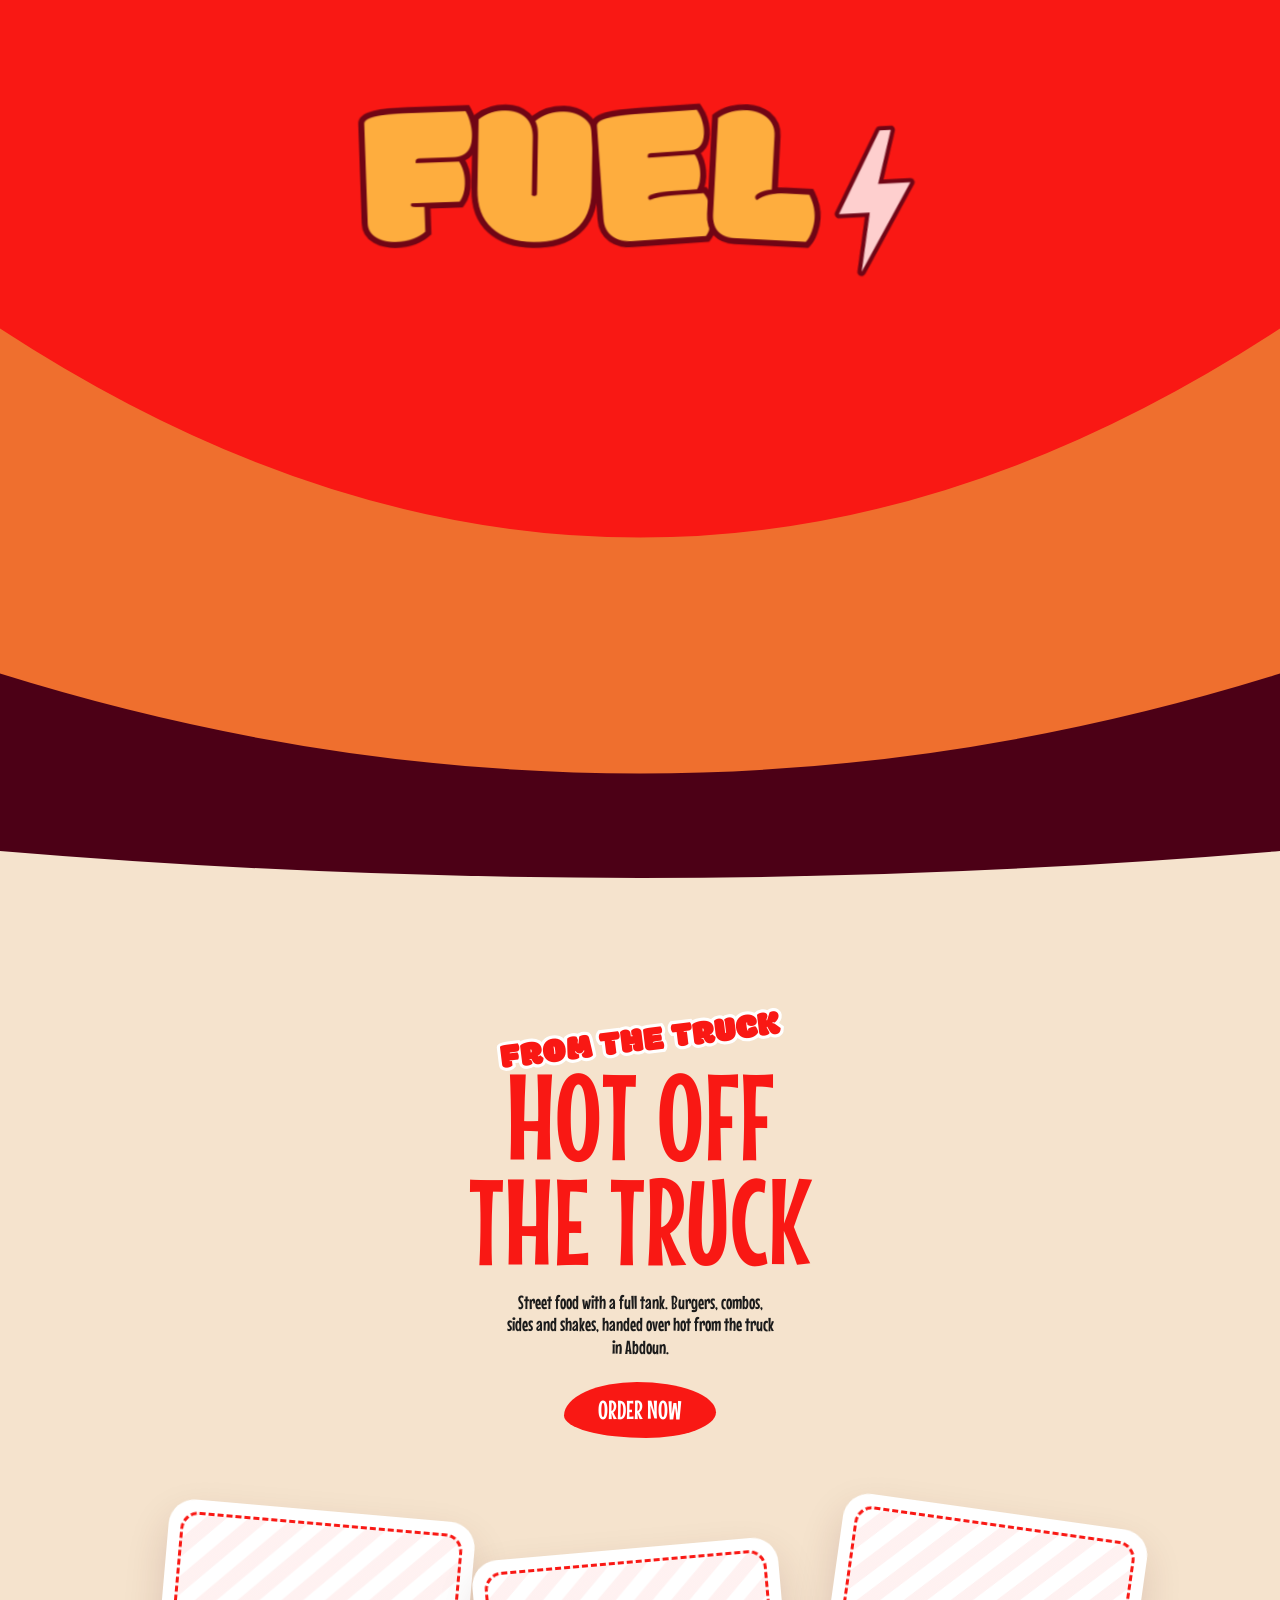
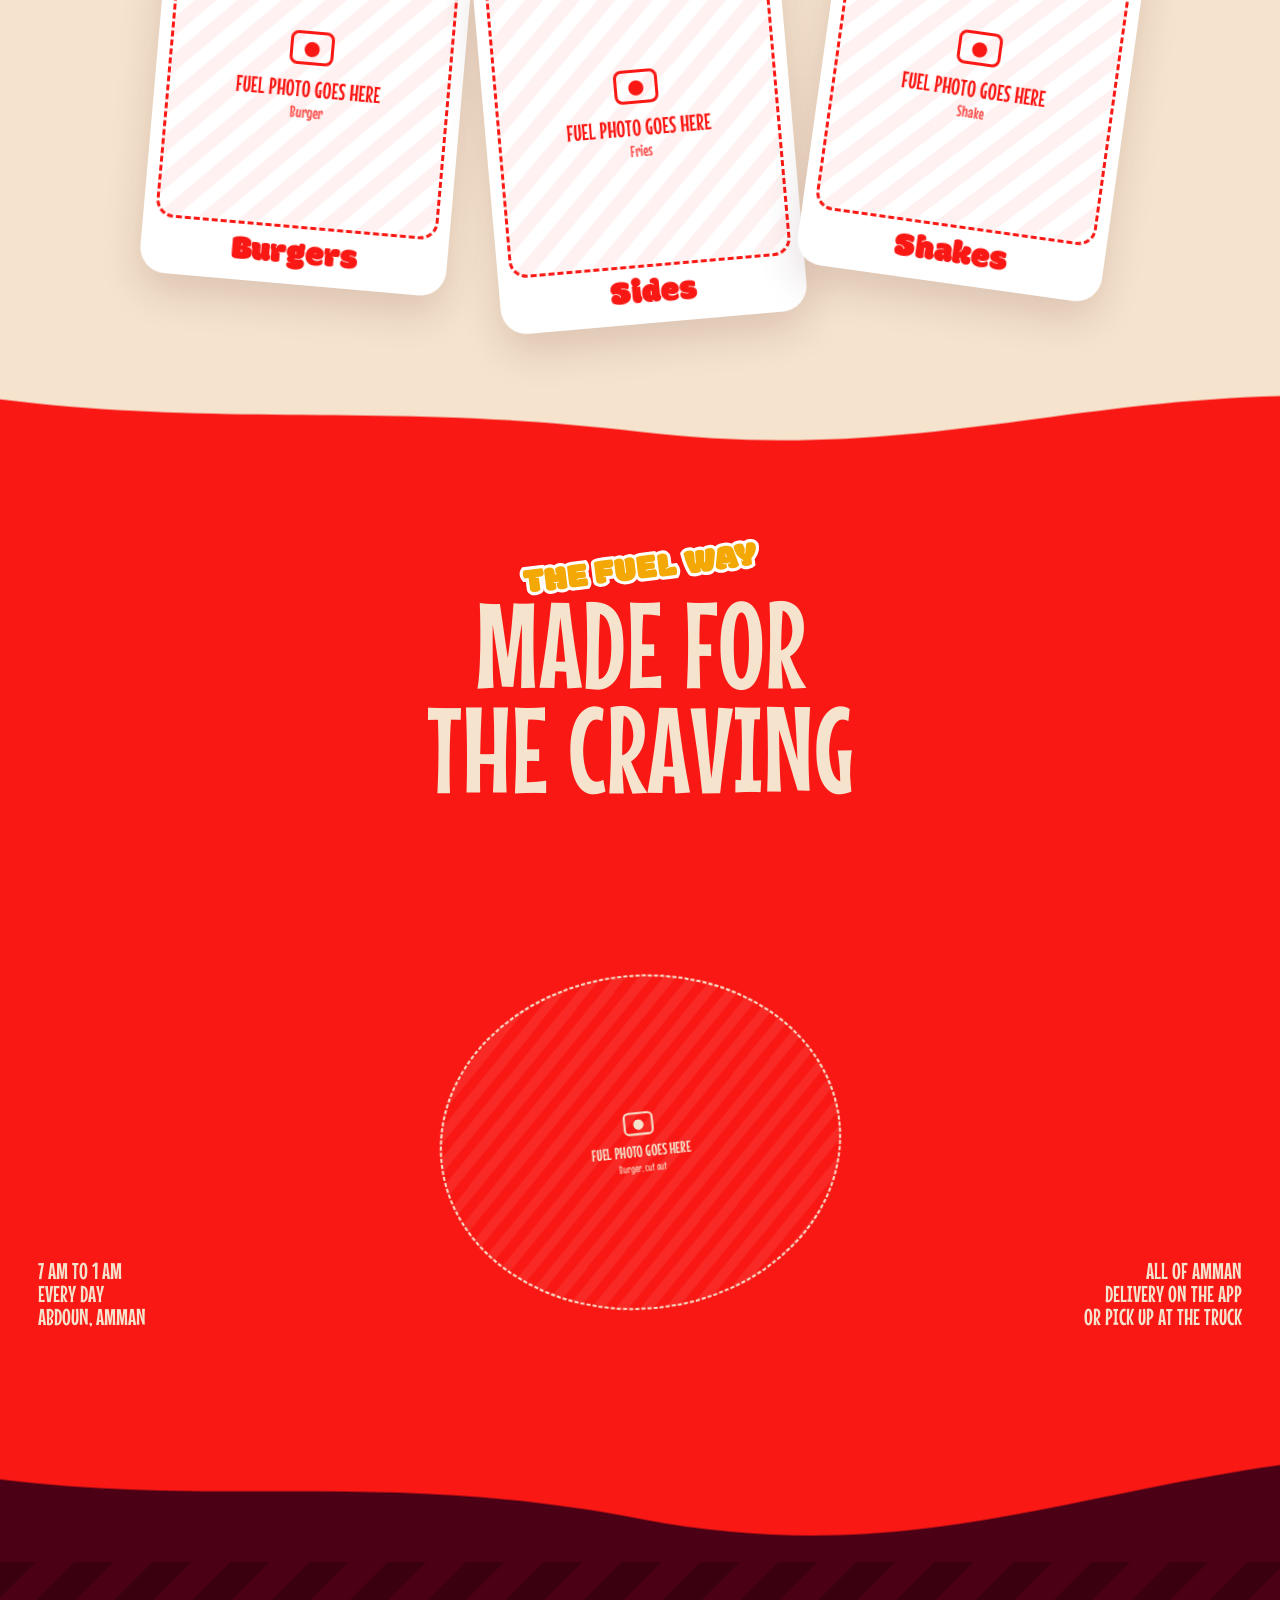
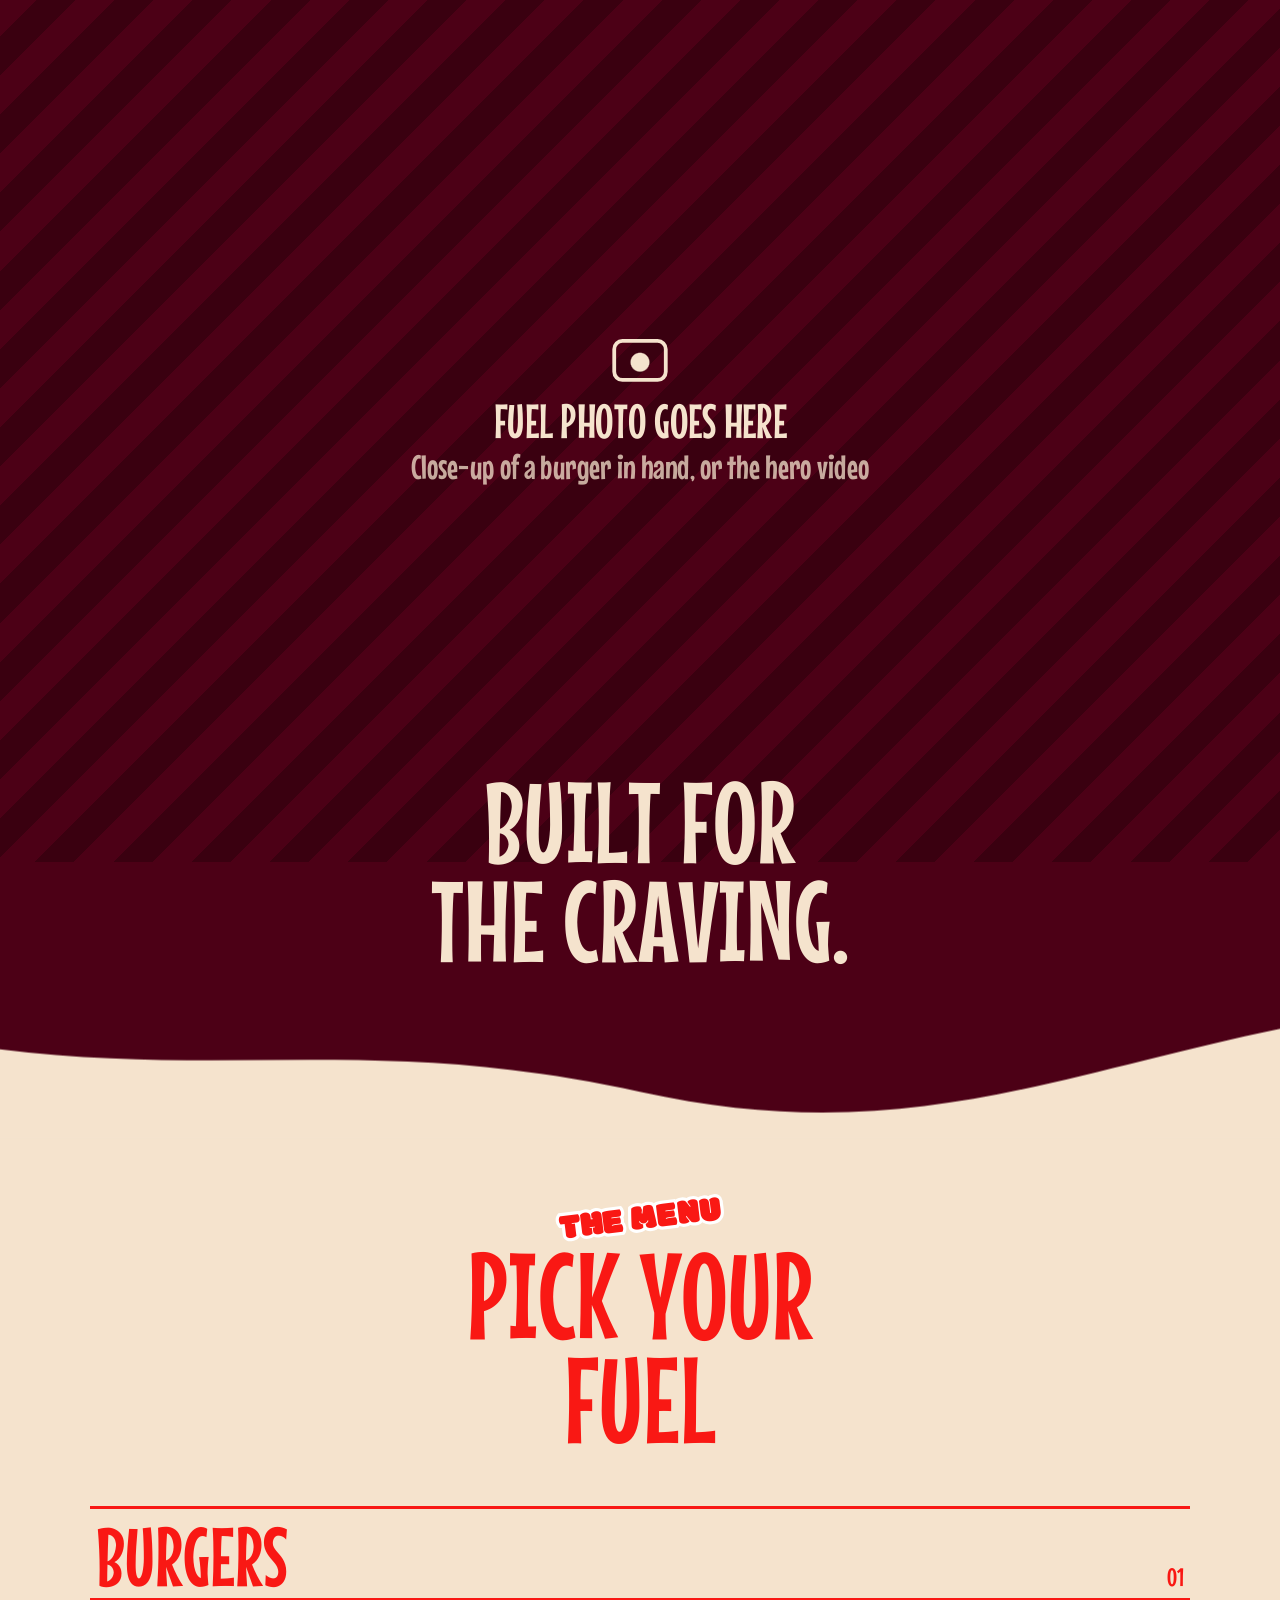
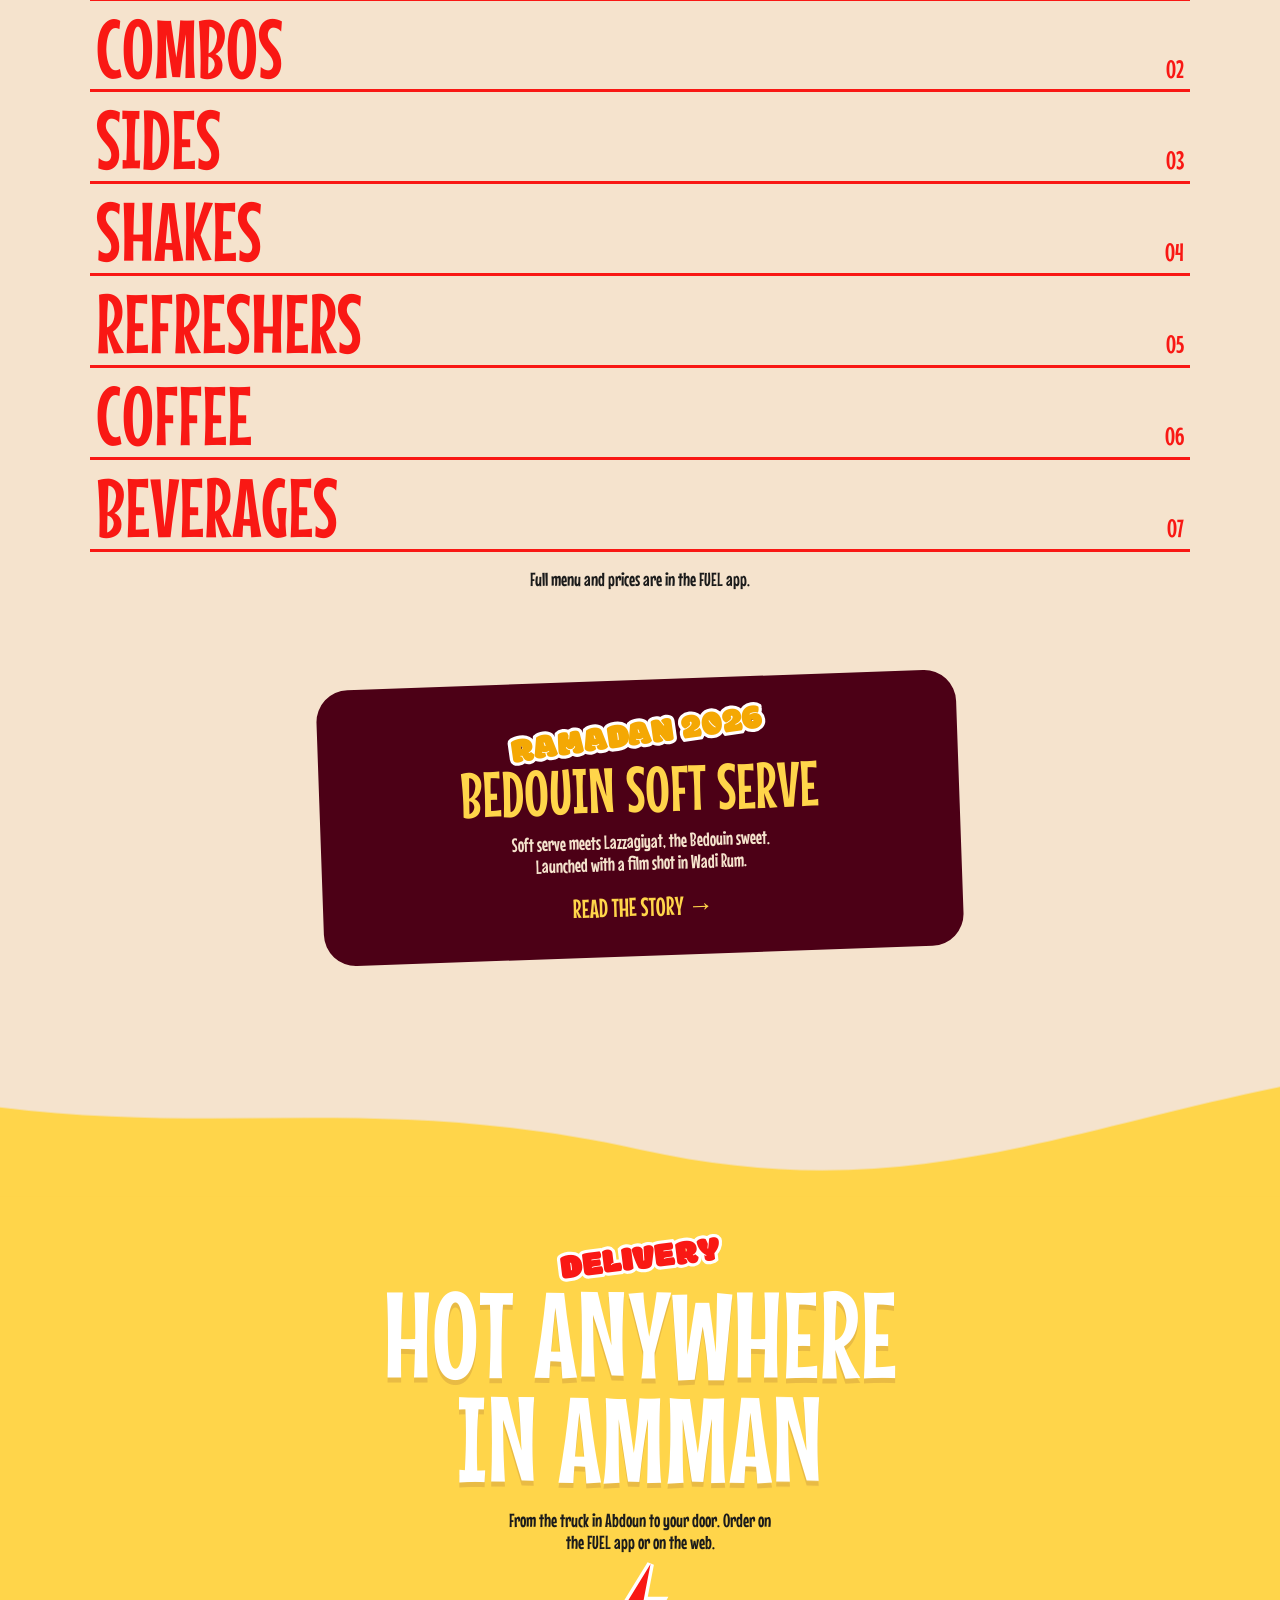
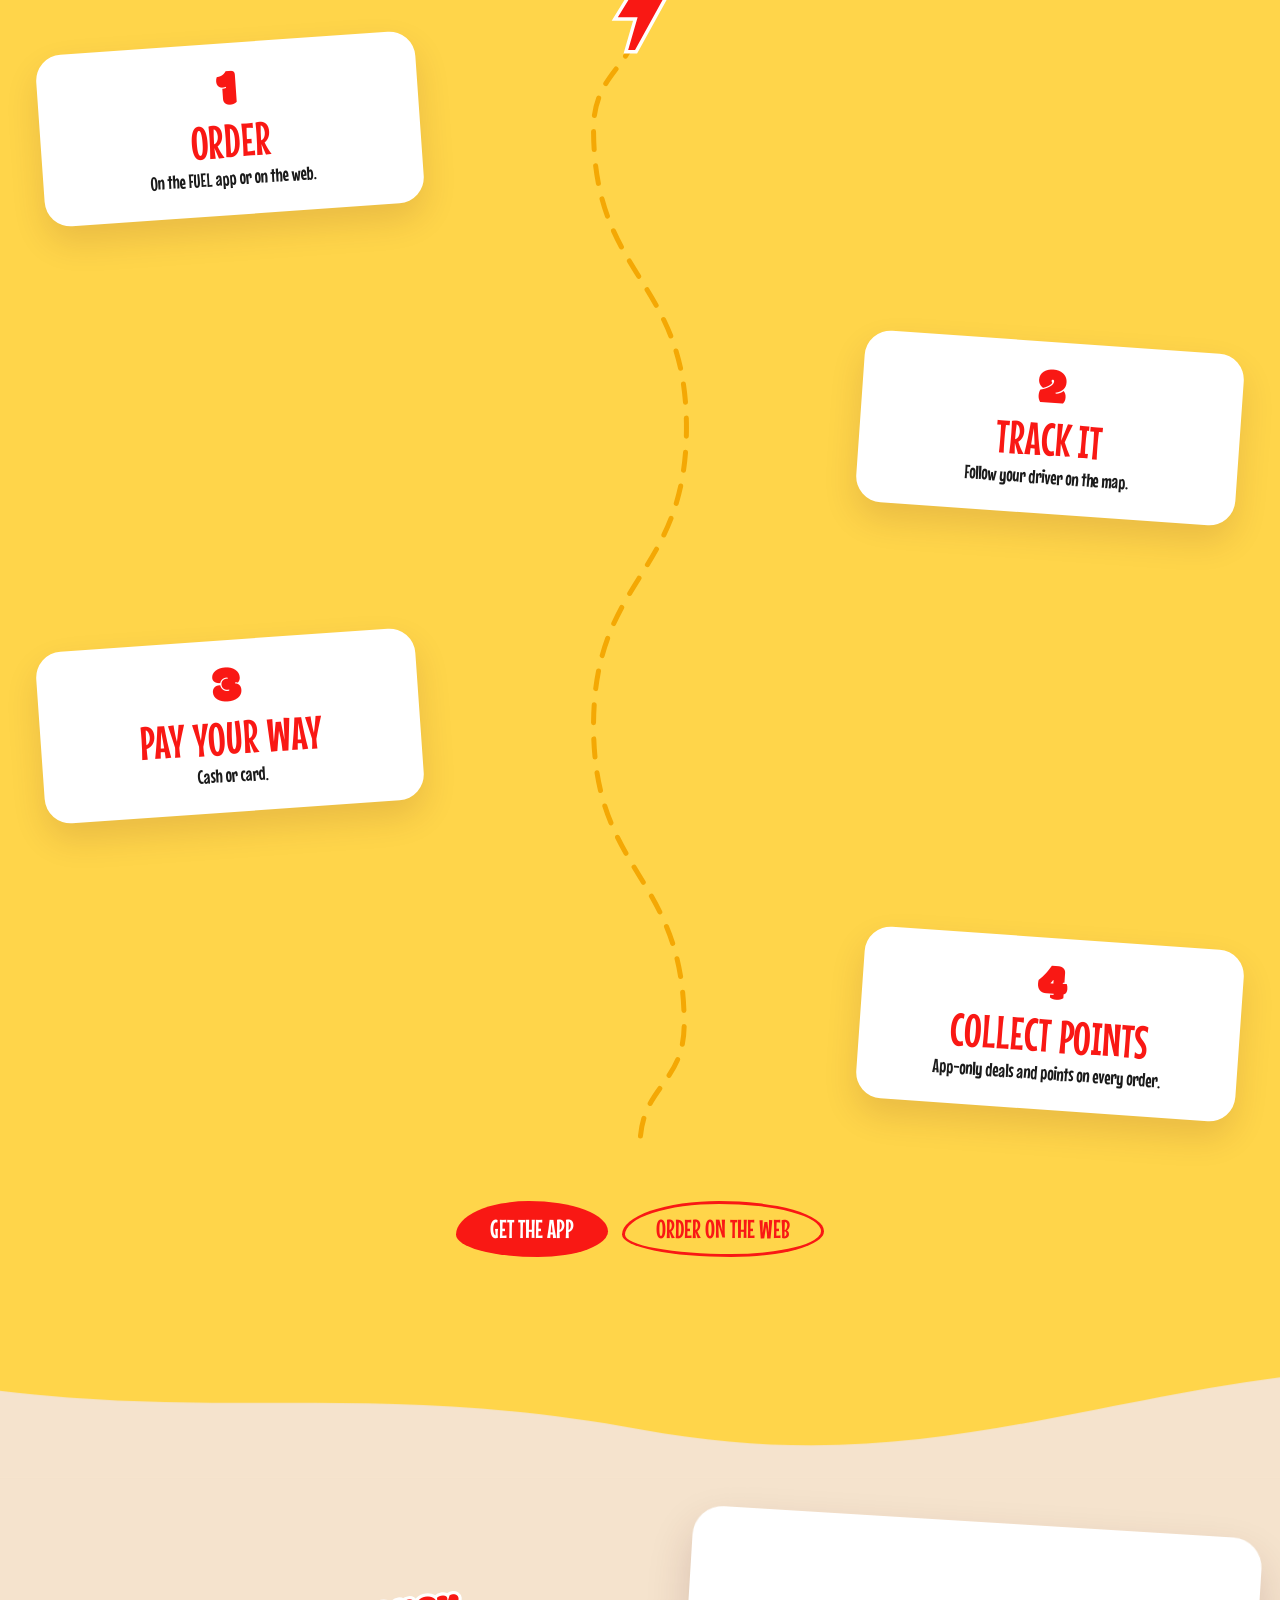
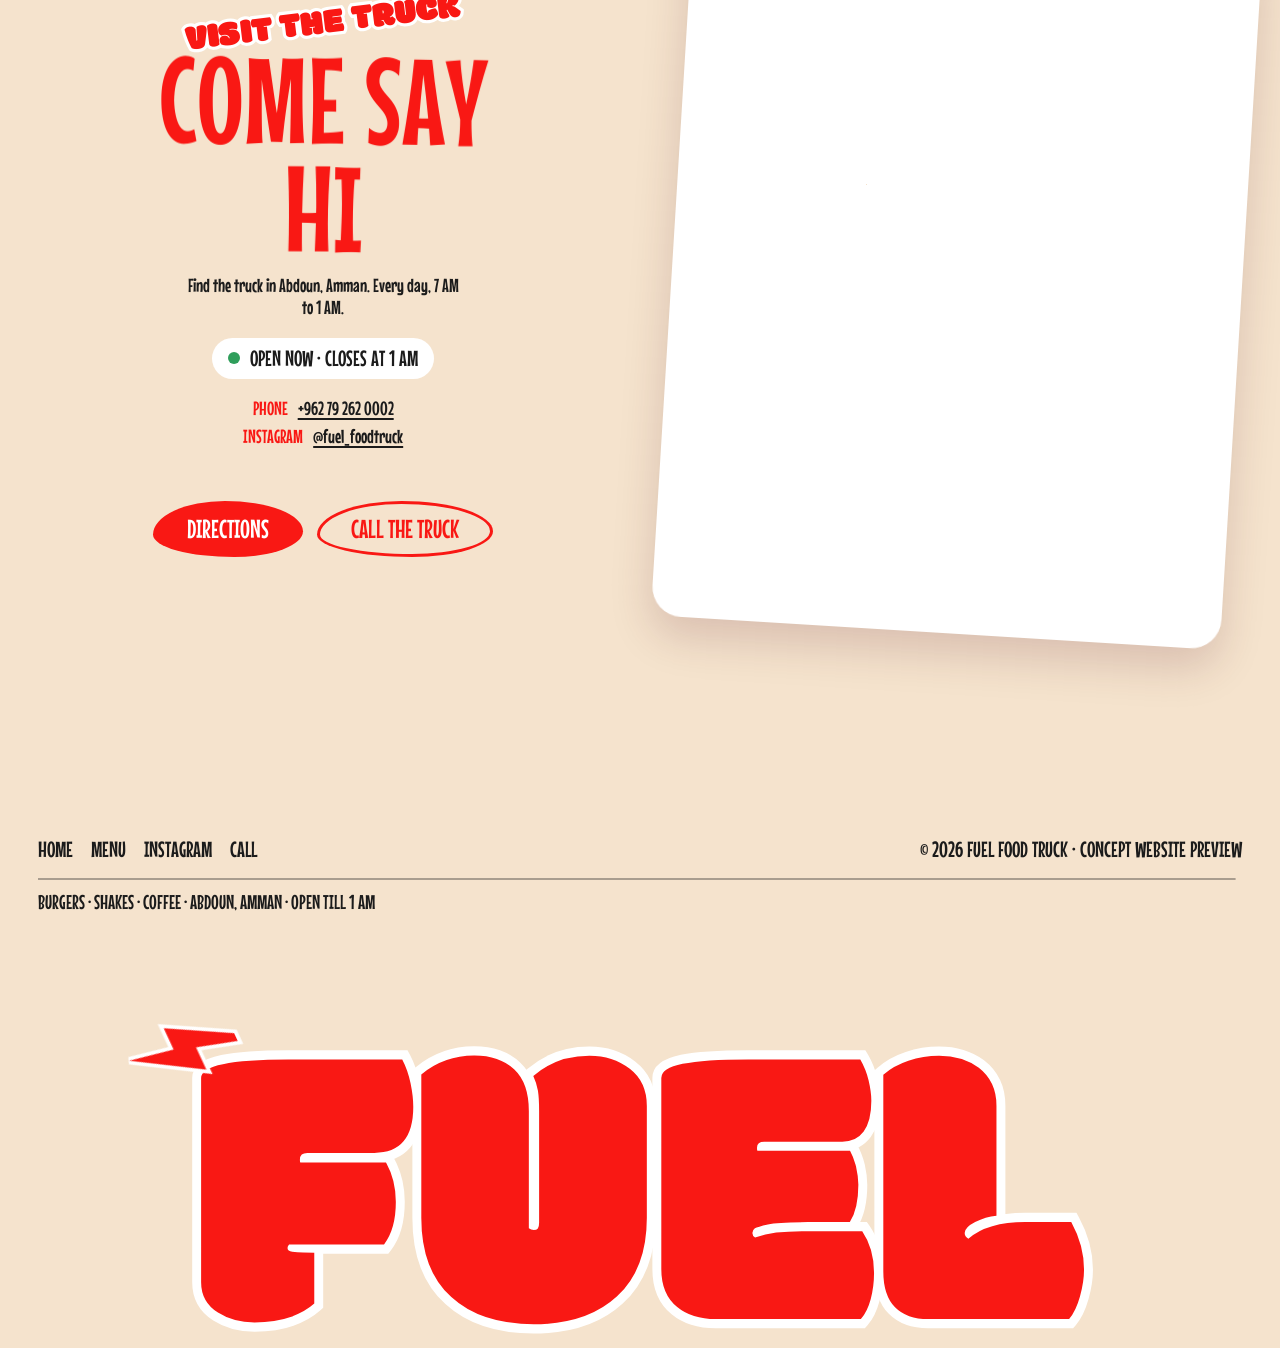
==== index.html @ cd5f07a4 "Build FUEL Food Truck concept site in the style of cravburgers.shop One-page site with a stacking lo" ====
<!doctype html>
<html lang="en" dir="ltr">
<head>
  <meta charset="utf-8">
  <meta name="viewport" content="width=device-width, initial-scale=1, viewport-fit=cover">
  <title>FUEL Food Truck | Burgers in Abdoun, Amman</title>
  <meta name="description" content="FUEL is a burger food truck in Abdoun, Amman. Burgers, combos, sides, shakes and coffee, open every day 7 AM to 1 AM. Order on the FUEL app for delivery across Amman.">
  <meta name="theme-color" content="#f91814">
  <meta property="og:type" content="website">
  <meta property="og:title" content="FUEL Food Truck · Amman">
  <meta property="og:description" content="Burgers from the truck in Abdoun. Built for the craving.">
  <link rel="icon" href="assets/img/favicon.svg" type="image/svg+xml">
  <link rel="preconnect" href="https://fonts.googleapis.com">
  <link rel="preconnect" href="https://fonts.gstatic.com" crossorigin>
  <link href="https://fonts.googleapis.com/css2?family=Cairo:wght@500;700&family=Lalezar&family=Modak&family=Mouse+Memoirs&display=swap" rel="stylesheet">
  <link rel="stylesheet" href="assets/css/site.css">
  <script>
    // Pick the language before anything paints, so there is no flash of the wrong one.
    (function () { var l = 'en'; try { l = localStorage.getItem('fuel-lang') || 'en'; } catch (e) {}
      if (l === 'ar') { document.documentElement.lang = 'ar'; document.documentElement.dir = 'rtl'; } })();
    document.documentElement.classList.add('js');
  </script>
  <!-- Facts for Google. Keep in sync with business.json. -->
  <script type="application/ld+json">
  {
    "@context": "https://schema.org",
    "@type": "FastFoodRestaurant",
    "name": "FUEL Food Truck",
    "telephone": "+962792620002",
    "servesCuisine": ["Burgers"],
    "address": { "@type": "PostalAddress", "addressLocality": "Abdoun, Amman", "addressCountry": "JO" },
    "openingHours": "Mo-Su 07:00-01:00",
    "hasMenu": "https://bitesnbags.com/place/fuel-foodtruck",
    "sameAs": ["https://www.instagram.com/fuel_foodtruck/", "https://play.google.com/store/apps/details?id=com.bitesnbags.fuel"]
  }
  </script>
</head>
<body>
  <a class="skip" href="#main" data-t="skip">Skip to content</a>

  <!-- LOADER: the letters F-U-E-L drop in and stack while the kitchen lines change, then three curved curtains lift.
       PLACEHOLDER: CRAV stacks a cartoon burger here. Swap the letters for a drawing of FUEL's own burger once we have their photos. -->
  <div class="loader" id="loader" aria-hidden="true">
    <svg class="curtain" viewBox="0 0 100 100" preserveAspectRatio="none"><path class="c3" d="M -1 -1 L 101 -1 L 101 101 Q 50 101 -1 101 Z"/></svg>
    <svg class="curtain" viewBox="0 0 100 100" preserveAspectRatio="none"><path class="c2" d="M -1 -1 L 101 -1 L 101 101 Q 50 101 -1 101 Z"/></svg>
    <svg class="curtain" viewBox="0 0 100 100" preserveAspectRatio="none"><path class="c1" d="M -1 -1 L 101 -1 L 101 101 Q 50 101 -1 101 Z"/></svg>
    <div class="loader-stage" id="loader-stage">
      <div class="loader-stack" id="loader-stack">
        <span class="ls">F</span><span class="ls">U</span><span class="ls">E</span><span class="ls">L</span>
        <svg class="ls ls-bolt" viewBox="0 0 60 100"><path d="M36 0 4 58h22L18 100l38-62H33L44 0z"/></svg>
      </div>
      <div class="sparks" id="sparks"></div>
    </div>
    <p class="loader-text" id="loader-text" data-t="load_1">Firing up the flat-top…</p>
    <div class="loader-bar"><i id="loader-bar"></i></div>
  </div>

  <header class="header" id="header">
    <a class="brand" href="#top" aria-label="FUEL home">
      <!-- PROVISIONAL wordmark: replace with FUEL's real logo file when the owner sends it -->
      FUEL<svg viewBox="0 0 60 100" aria-hidden="true"><path d="M36 0 4 58h22L18 100l38-62H33L44 0z"/></svg>
    </a>
    <div class="header-r">
      <button class="chip chip-line" id="lang" type="button" data-t="lang_switch">عربي</button>
      <a class="chip chip-red" href="https://bitesnbags.com/place/fuel-foodtruck" data-t="order_short">Order</a>
      <button class="chip chip-line" id="menu-open" type="button" aria-expanded="false" aria-controls="overlay"><span data-t="menu_btn">Menu</span> <i class="ham"></i></button>
    </div>
  </header>

  <div class="overlay" id="overlay" hidden>
    <button class="chip chip-cream overlay-close" id="menu-close" type="button" data-t="close_btn">Close</button>
    <nav class="overlay-nav" aria-label="Main">
      <a href="#top" data-t="nav_home">Home</a>
      <a href="#menu" data-t="nav_menu">Menu</a>
      <a href="#way" data-t="nav_way">The FUEL way</a>
      <a href="#delivery" data-t="nav_delivery">Delivery</a>
      <a href="#visit" data-t="nav_visit">Visit</a>
    </nav>
  </div>

  <main id="main">
    <!-- HERO: giant headline, two rotated stickers, the burger pops up in front, the wordmark sits under it -->
    <section class="hero" id="top">
      <div class="hero-head">
        <h1 class="hero-title"><span class="split" data-t="hero_title">THE BURGER TRUCK</span></h1>
        <p class="sticker st-mustard hero-st1" data-t="hero_st1">Abdoun
Amman</p>
        <p class="sticker st-mustard hero-st2" data-t="hero_st2">Open till
1 AM</p>
      </div>
      <div class="hero-burger" id="hero-burger">
        <!-- PLACEHOLDER image: FUEL's Double Classic, cut out on a transparent background -->
        <figure class="ph ph-round"><span data-t="ph">Fuel photo goes here</span><small>Double Classic</small></figure>
      </div>
      <p class="hero-word" id="hero-word" data-t="hero_word">FUEL</p>
      <div class="hero-copy">
        <p class="reveal" data-t="hero_l">Burgers, shakes and coffee from the truck in Abdoun. Open every day, 7 AM to 1 AM.</p>
        <p class="reveal" data-t="hero_r">Order on the FUEL app and we bring it hot, anywhere in Amman.</p>
      </div>
    </section>

    <!-- STATEMENT: sticker, two-line headline, three tilted cards that lean towards the mouse -->
    <section class="statement" id="menu-cards">
      <p class="sticker st-red pop" data-t="st_tag">From the truck</p>
      <h2 class="big red"><span class="split" data-t="st_title">HOT OFF
THE TRUCK</span></h2>
      <p class="lead reveal" data-t="st_copy">Street food with a full tank. Burgers, combos, sides and shakes, handed over hot from the truck in Abdoun.</p>
      <a class="blob" href="https://bitesnbags.com/place/fuel-foodtruck" data-t="order">Order now</a>
      <div class="cards" id="cards">
        <a class="card" href="https://bitesnbags.com/place/fuel-foodtruck"><figure class="ph"><span data-t="ph">Fuel photo goes here</span><small>Burger</small></figure><b data-t="c_burgers">Burgers</b></a><!-- PLACEHOLDER image -->
        <a class="card" href="https://bitesnbags.com/place/fuel-foodtruck"><figure class="ph"><span data-t="ph">Fuel photo goes here</span><small>Fries</small></figure><b data-t="c_sides">Sides</b></a><!-- PLACEHOLDER image -->
        <a class="card" href="https://bitesnbags.com/place/fuel-foodtruck"><figure class="ph"><span data-t="ph">Fuel photo goes here</span><small>Shake</small></figure><b data-t="c_shakes">Shakes</b></a><!-- PLACEHOLDER image -->
      </div>
    </section>

    <!-- EXPERIENCE (red): wave edge, headline, the burger grows as you scroll, facts at both sides -->
    <section class="experience red-bg" id="way">
      <svg class="wave wave-top" viewBox="0 0 100 20" preserveAspectRatio="none" aria-hidden="true"><path/></svg>
      <p class="sticker st-mustard pop" data-t="exp_tag">The FUEL way</p>
      <h2 class="big cream"><span class="split" data-t="exp_title">MADE FOR
THE CRAVING</span></h2>
      <div class="exp-stage">
        <div class="exp-burger" id="exp-burger">
          <!-- PLACEHOLDER image: a second FUEL burger, cut out -->
          <figure class="ph ph-round ph-dark"><span data-t="ph">Fuel photo goes here</span><small>Burger, cut out</small></figure>
        </div>
        <ul class="exp-facts exp-l"><li data-t="exp_l1">7 AM to 1 AM</li><li data-t="exp_l2">Every day</li><li data-t="exp_l3">Abdoun, Amman</li></ul>
        <ul class="exp-facts exp-r"><li data-t="exp_r1">All of Amman</li><li data-t="exp_r2">Delivery on the app</li><li data-t="exp_r3">Or pick up at the truck</li></ul>
      </div>
    </section>

    <!-- FULL-BLEED: wavy top and bottom, the picture zooms as you scroll. This is where the hero video goes. -->
    <section class="full" id="full">
      <svg class="wave wave-top" viewBox="0 0 100 20" preserveAspectRatio="none" aria-hidden="true"><path/></svg>
      <div class="full-media" id="full-media">
        <!-- PLACEHOLDER video: FUEL burger close-up (Higgsfield, after approval) or the owner's own footage -->
        <figure class="ph ph-fill"><span data-t="ph">Fuel photo goes here</span><small>Close-up of a burger in hand, or the hero video</small></figure>
      </div>
      <h2 class="full-title"><span class="split" data-t="full_title">BUILT FOR
THE CRAVING.</span></h2>
    </section>

    <!-- MENU (cream): wave edge, sticker, headline, FUEL's real menu sections -->
    <section class="menu" id="menu">
      <svg class="wave wave-top" viewBox="0 0 100 20" preserveAspectRatio="none" aria-hidden="true"><path/></svg>
      <p class="sticker st-red pop" data-t="menu_tag">The menu</p>
      <h2 class="big red"><span class="split" data-t="menu_title">PICK YOUR
FUEL</span></h2>
      <ul class="menu-list" id="menu-list">
        <li><a href="https://bitesnbags.com/place/fuel-foodtruck"><span data-t="m_burgers">Burgers</span><i>01</i></a></li>
        <li><a href="https://bitesnbags.com/place/fuel-foodtruck"><span data-t="m_combos">Combos</span><i>02</i></a></li>
        <li><a href="https://bitesnbags.com/place/fuel-foodtruck"><span data-t="m_sides">Sides</span><i>03</i></a></li>
        <li><a href="https://bitesnbags.com/place/fuel-foodtruck"><span data-t="m_shakes">Shakes</span><i>04</i></a></li>
        <li><a href="https://bitesnbags.com/place/fuel-foodtruck"><span data-t="m_refreshers">Refreshers</span><i>05</i></a></li>
        <li><a href="https://bitesnbags.com/place/fuel-foodtruck"><span data-t="m_coffee">Coffee</span><i>06</i></a></li>
        <li><a href="https://bitesnbags.com/place/fuel-foodtruck"><span data-t="m_bev">Beverages</span><i>07</i></a></li>
      </ul>
      <p class="menu-note" data-t="menu_note">Full menu and prices are in the FUEL app.</p>
      <a class="bed" href="https://7hillsjo.com/eat-drink/fuel-your-go-burger-food-truck-serves-bold-new-bedouin-inspired-concept">
        <p class="sticker st-mustard" data-t="bed_tag">Ramadan 2026</p>
        <h3 data-t="bed_title">Bedouin Soft Serve</h3>
        <p data-t="bed_copy">Soft serve meets Lazzagiyat, the Bedouin sweet. Launched with a film shot in Wadi Rum.</p>
        <span class="bed-cta"><span data-t="bed_cta">Read the story</span> →</span>
      </a>
    </section>

    <!-- DELIVERY (yellow): a dashed route snakes down the section and the FUEL bolt rides it as you scroll -->
    <section class="delivery" id="delivery">
      <svg class="wave wave-top" viewBox="0 0 100 20" preserveAspectRatio="none" aria-hidden="true"><path/></svg>
      <div class="del-head">
        <p class="sticker st-red pop" data-t="del_tag">Delivery</p>
        <h2 class="big white"><span class="split" data-t="del_title">HOT ANYWHERE
IN AMMAN</span></h2>
        <p class="lead reveal" data-t="del_copy">From the truck in Abdoun to your door. Order on the FUEL app or on the web.</p>
      </div>
      <div class="route" id="route">
        <svg class="route-svg" id="route-svg" aria-hidden="true"><path id="route-path"/></svg>
        <svg class="rider" id="rider" viewBox="0 0 60 100" aria-hidden="true"><path d="M36 0 4 58h22L18 100l38-62H33L44 0z"/></svg>
        <ol class="stops">
          <li class="stop"><p class="sticker st-red">1</p><h3 data-t="s1_t">Order</h3><p data-t="s1_d">On the FUEL app or on the web.</p></li>
          <li class="stop"><p class="sticker st-red">2</p><h3 data-t="s2_t">Track it</h3><p data-t="s2_d">Follow your driver on the map.</p></li>
          <li class="stop"><p class="sticker st-red">3</p><h3 data-t="s3_t">Pay your way</h3><p data-t="s3_d">Cash or card.</p></li>
          <li class="stop"><p class="sticker st-red">4</p><h3 data-t="s4_t">Collect points</h3><p data-t="s4_d">App-only deals and points on every order.</p></li>
        </ol>
      </div>
      <div class="ctas">
        <a class="blob" href="https://play.google.com/store/apps/details?id=com.bitesnbags.fuel" data-t="get_app">Get the app</a>
        <a class="blob blob-line" href="https://bitesnbags.com/place/fuel-foodtruck" data-t="order_web">Order on the web</a>
      </div>
    </section>

    <!-- VISIT (cream): sticker, headline, open-now badge, the map card tilted like a photo -->
    <section class="visit" id="visit">
      <svg class="wave wave-top" viewBox="0 0 100 20" preserveAspectRatio="none" aria-hidden="true"><path/></svg>
      <div class="visit-copy">
        <p class="sticker st-red pop" data-t="visit_tag">Visit the truck</p>
        <h2 class="big red"><span class="split" data-t="visit_title">COME SAY
HI</span></h2>
        <p class="lead reveal" data-t="visit_copy">Find the truck in Abdoun, Amman. Every day, 7 AM to 1 AM.</p>
        <p class="open" id="open"><i></i><span>&nbsp;</span></p>
        <dl class="visit-list">
          <div><dt data-t="v_phone">Phone</dt><dd><a href="tel:+962792620002" dir="ltr">+962 79 262 0002</a></dd></div>
          <div><dt data-t="v_ig">Instagram</dt><dd><a href="https://www.instagram.com/fuel_foodtruck/" dir="ltr">@fuel_foodtruck</a></dd></div>
        </dl>
        <div class="ctas">
          <a class="blob" href="https://www.google.com/maps/search/?api=1&amp;query=Fuel+Food+Truck+Abdoun+Amman" data-t="directions">Directions</a>
          <a class="blob blob-line" href="tel:+962792620002" data-t="call">Call the truck</a>
        </div>
      </div>
      <div class="visit-map">
        <iframe title="Map to FUEL Food Truck in Abdoun" loading="lazy" referrerpolicy="no-referrer-when-downgrade"
          src="https://www.google.com/maps?q=Fuel+Food+Truck+Abdoun+Amman&amp;output=embed"></iframe>
      </div>
    </section>
  </main>

  <!-- FOOTER: links, a rule that draws itself, the giant wordmark with bolts tossed up and falling behind it -->
  <footer class="footer" id="footer">
    <div class="foot-top">
      <nav class="foot-nav" aria-label="Footer">
        <a href="#top" data-t="nav_home">Home</a>
        <a href="#menu" data-t="nav_menu">Menu</a>
        <a href="https://www.instagram.com/fuel_foodtruck/">Instagram</a>
        <a href="tel:+962792620002" data-t="call_short">Call</a>
      </nav>
      <p class="foot-copy">© <span id="year">2026</span> FUEL Food Truck · <span data-t="foot_small">Concept website preview</span></p>
    </div>
    <div class="foot-rule"><i id="foot-rule"></i></div>
    <p class="foot-line" data-t="foot_line">Burgers · Shakes · Coffee · Abdoun, Amman · Open till 1 AM</p>
    <div class="foot-stage" id="foot-stage">
      <!-- PLACEHOLDER: CRAV juggles ingredient cut-outs here. These are FUEL bolts until we have their food photos. -->
      <p class="foot-word" data-t="hero_word">FUEL</p>
    </div>
  </footer>

  <!-- Phone bar -->
  <div class="mbar" id="mbar">
    <a href="tel:+962792620002" data-t="call_short">Call</a>
    <a href="https://www.google.com/maps/search/?api=1&amp;query=Fuel+Food+Truck+Abdoun+Amman" data-t="directions">Directions</a>
    <a class="mbar-main" href="https://bitesnbags.com/place/fuel-foodtruck" data-t="order">Order now</a>
  </div>

  <script src="assets/js/vendor/gsap.min.js"></script>
  <script src="assets/js/vendor/ScrollTrigger.min.js"></script>
  <script src="assets/js/vendor/SplitText.min.js"></script>
  <script src="assets/js/vendor/MotionPathPlugin.min.js"></script>
  <script src="assets/js/vendor/lenis.min.js"></script>
  <script src="assets/js/content.js"></script>
  <script src="assets/js/site.js"></script>
</body>
</html>
---- assets/css/site.css ----
/* FUEL Food Truck: concept site in the style of cravburgers.shop.
   PROVISIONAL palette: confirm --red against FUEL's real logo file. */
:root {
  --cream: #f5e3cd;
  --red: #f91814;
  --red-dark: #c90f0c;
  --mustard: #ffd54a;
  --mustard-dark: #f4a804;
  --orange: #ef6f2e;
  --maroon: #4c0016;
  --ink: #1b1b1b;
  --white: #fff;
  --head: "Mouse Memoirs", "Arial Narrow", Impact, sans-serif;
  --fat: "Modak", "Arial Black", sans-serif;
  --body: "Mouse Memoirs", "Arial Narrow", sans-serif;
  --pad: clamp(16px, 3vw, 48px);
  /* kept for the template's rebrand rule */
  --brand: var(--red);
  --accent: var(--mustard);
}
html[lang="ar"] { --head: "Lalezar", "Cairo", sans-serif; --fat: "Lalezar", "Cairo", sans-serif; --body: "Cairo", system-ui, sans-serif; }

*, *::before, *::after { box-sizing: border-box; }
html { -webkit-text-size-adjust: 100%; overflow-x: clip; }
main, .footer { overflow-x: clip; }
html.lenis, html.lenis body { height: auto; }
.lenis.lenis-smooth { scroll-behavior: auto !important; }
body { margin: 0; background: var(--cream); color: var(--ink); font-family: var(--body); font-size: clamp(19px, 1.5vw, 24px); line-height: 1.15; overflow-x: hidden; overflow-x: clip; }
html[lang="ar"] body { font-size: clamp(16px, 1.2vw, 19px); line-height: 1.6; }
img, svg { display: block; max-width: 100%; }
a { color: inherit; }
h1, h2, h3, p, ul, ol, dl, dd, figure { margin: 0; padding: 0; }
ul, ol { list-style: none; }
:focus-visible { outline: 3px solid var(--mustard-dark); outline-offset: 3px; border-radius: 6px; }
.skip { position: fixed; left: 12px; top: -60px; z-index: 300; background: var(--ink); color: var(--cream); padding: 10px 16px; border-radius: 999px; text-decoration: none; }
.skip:focus { top: 12px; }
section { position: relative; }

/* ---------- Type ---------- */
.big { font-family: var(--head); font-weight: 400; text-transform: uppercase; text-align: center; font-size: clamp(64px, 9.5vw, 170px); line-height: .86; white-space: pre-line; }
html[lang="ar"] .big { line-height: 1.15; font-size: clamp(52px, 7.5vw, 130px); }
.red { color: var(--red); } .cream { color: var(--cream); } .white { color: var(--white); }
.lead { max-width: 34ch; margin: 18px auto 0; text-align: center; font-size: clamp(19px, 1.5vw, 24px); }
/* white outline around letters, drawn behind the fill */
.outline { -webkit-text-stroke: .09em var(--white); paint-order: stroke fill; }
.split .line { overflow: clip; overflow-clip-margin: .2em; padding: 0 .04em; }

/* Rotated Modak stickers with a white outline */
.sticker { display: inline-block; font-family: var(--fat); text-transform: uppercase; font-size: clamp(26px, 2.8vw, 48px); line-height: .9; white-space: pre-line; text-align: center; -webkit-text-stroke: .18em var(--white); paint-order: stroke fill; }
html[lang="ar"] .sticker { line-height: 1.2; font-size: clamp(24px, 2.4vw, 40px); -webkit-text-stroke: .12em var(--white); }
.st-mustard { color: var(--mustard-dark); }
.st-red { color: var(--red); }
.statement > .sticker, .experience > .sticker, .menu > .sticker, .del-head > .sticker, .visit-copy > .sticker { display: block; width: fit-content; margin: 0 auto 6px; rotate: -7deg; }

/* Red blob button (CRAV's "Order now") */
.blob { position: relative; display: inline-grid; place-items: center; min-height: 56px; padding: 0 34px; font-family: var(--head); font-size: 26px; text-transform: uppercase; text-decoration: none; color: var(--white); background: var(--red); border-radius: 48% 52% 46% 54% / 60% 54% 46% 40%; transition: transform .35s cubic-bezier(.34, 1.56, .64, 1), background .25s, border-radius .5s; }
.blob:hover { transform: scale(1.08) rotate(-3deg); background: var(--red-dark); border-radius: 54% 46% 56% 44% / 44% 58% 42% 56%; }
.blob-line { background: transparent; color: var(--red); box-shadow: inset 0 0 0 3px var(--red); }
.blob-line:hover { background: var(--red); color: var(--white); }
html[lang="ar"] .blob { font-size: 20px; }

/* Empty photo spot: shows where FUEL's own picture goes. Nothing here pretends to be their food. */
.ph { position: relative; display: grid; place-content: center; gap: 4px; text-align: center; width: 100%; height: 100%; border: 3px dashed currentColor; border-radius: 28px; color: var(--red); background: repeating-linear-gradient(-45deg, transparent 0 14px, rgba(249, 24, 20, .06) 14px 28px); font-family: var(--head); text-transform: uppercase; font-size: clamp(20px, 1.8vw, 30px); line-height: 1; padding: 16px; }
.ph small { font-family: var(--body); text-transform: none; font-size: .7em; opacity: .75; }
.ph::before { content: ""; width: 44px; height: 34px; margin: 0 auto 8px; border: 3px solid currentColor; border-radius: 8px; background: radial-gradient(circle at 50% 55%, currentColor 0 7px, transparent 8px); }
.ph-round { border-radius: 50%; }
.ph-dark { color: var(--cream); background: repeating-linear-gradient(-45deg, transparent 0 14px, rgba(255, 255, 255, .07) 14px 28px); }
.ph-fill { border-radius: 0; border: 0; color: var(--cream); background: repeating-linear-gradient(-45deg, #3a0010 0 22px, var(--maroon) 22px 44px); font-size: clamp(26px, 3vw, 48px); }

/* ---------- Loader ---------- */
.loader { position: fixed; inset: 0; z-index: 250; color: var(--white); pointer-events: none; }
html:not(.js) .loader { display: none; }
.curtain { position: absolute; inset: 0; width: 100%; height: 100%; }
.c1 { fill: var(--red); } .c2 { fill: var(--orange); } .c3 { fill: var(--maroon); }
.loader-stage { position: absolute; left: 50%; top: 44%; translate: -50% -50%; }
.loader-stack { display: flex; align-items: flex-end; gap: .02em; font-family: var(--fat); font-size: clamp(90px, 16vw, 220px); line-height: .8; color: var(--mustard); -webkit-text-stroke: .06em var(--maroon); paint-order: stroke fill; transform-origin: 50% 100%; }
.ls { display: block; will-change: transform; }
.ls-bolt { width: .42em; height: .7em; margin-inline-start: .06em; fill: var(--white); stroke: var(--maroon); stroke-width: 6; stroke-linejoin: round; overflow: visible; }
.sparks { position: absolute; left: 50%; top: 50%; }
.sparks i { position: absolute; width: 14px; height: 14px; margin: -7px; border-radius: 50%; opacity: 0; }
.loader-text { position: absolute; left: 0; right: 0; bottom: 14vh; text-align: center; font-family: var(--head); font-size: clamp(22px, 2vw, 32px); text-transform: uppercase; }
html[lang="ar"] .loader-text { font-family: var(--body); font-weight: 700; }
.loader-bar { position: absolute; left: 0; right: 0; bottom: 0; height: max(8px, 1vw); background: rgba(255, 255, 255, .15); }
.loader-bar i { display: block; height: 100%; width: 0; background: var(--mustard); }

/* ---------- Header ---------- */
.header { position: fixed; top: 0; left: 0; right: 0; z-index: 100; display: flex; align-items: center; justify-content: space-between; padding: 14px var(--pad); pointer-events: none; transition: translate .5s cubic-bezier(.22, 1, .36, 1); }
.header > * { pointer-events: auto; }
.header.is-hidden { translate: 0 -120%; }
.brand { display: flex; align-items: center; gap: 4px; font-family: var(--fat); font-size: clamp(34px, 3vw, 46px); line-height: 1; color: var(--red); text-decoration: none; -webkit-text-stroke: .12em var(--white); paint-order: stroke fill; }
.brand svg { width: .5em; height: .8em; fill: var(--mustard-dark); stroke: var(--white); stroke-width: 10; paint-order: stroke fill; overflow: visible; }
.header-r { display: flex; gap: 8px; }
.chip { display: inline-flex; align-items: center; gap: 8px; height: 40px; padding: 0 16px; border-radius: 999px; font: 400 20px/1 var(--head); text-transform: uppercase; text-decoration: none; cursor: pointer; border: 0; transition: transform .3s cubic-bezier(.34, 1.56, .64, 1), background .2s, color .2s; }
html[lang="ar"] .chip { font: 700 15px/1 var(--body); }
.chip:hover { transform: scale(1.06); }
.chip-red { background: var(--red); color: var(--white); }
.chip-line { background: var(--white); color: var(--ink); }
.chip-cream { background: var(--cream); color: var(--red); }
.ham { width: 16px; height: 10px; border-block: 2px solid currentColor; position: relative; }
.ham::after { content: ""; position: absolute; left: 0; right: 0; top: 2px; border-top: 2px solid currentColor; }

.overlay { position: fixed; inset: 0; z-index: 200; background: var(--red); display: grid; place-items: center; clip-path: circle(0% at calc(100% - 60px) 34px); }
.overlay[hidden] { display: none; }
.overlay-close { position: absolute; top: 14px; inset-inline-end: var(--pad); }
.overlay-nav { display: grid; gap: 2px; text-align: center; }
.overlay-nav a { font-family: var(--head); font-size: clamp(56px, 9vw, 120px); line-height: .95; text-transform: uppercase; color: var(--cream); text-decoration: none; transition: color .2s, transform .3s; }
.overlay-nav a:hover { color: var(--mustard); transform: rotate(-3deg) scale(1.05); }

/* ---------- Hero ---------- */
.hero { min-height: 100svh; padding: 86px var(--pad) 40px; display: grid; grid-template-rows: auto 1fr auto; justify-items: center; overflow: clip; }
.hero-head { position: relative; width: fit-content; }
.hero-title { font-family: var(--head); font-weight: 400; color: var(--red); font-size: min(14.5vw, 24vh); line-height: .8; text-transform: uppercase; white-space: nowrap; -webkit-text-stroke: .05em var(--white); paint-order: stroke fill; }
html[lang="ar"] .hero-title { font-size: min(15vw, 22vh); line-height: 1.1; }
.hero-st1, .hero-st2 { position: absolute; z-index: 5; }
.hero-st1 { top: 4%; left: 6%; rotate: 15deg; }
.hero-st2 { bottom: 4%; right: 4%; rotate: -15deg; }
.hero-burger { position: relative; z-index: 3; width: min(36vw, 44vh); aspect-ratio: 1.1; margin-top: max(-6vw, -10vh); }
.hero-word { position: relative; z-index: 4; margin-top: -4vw; font-family: var(--fat); color: var(--mustard-dark); font-size: clamp(90px, 12vw, 220px); line-height: .8; -webkit-text-stroke: .07em var(--white); paint-order: stroke fill; }
html[lang="ar"] .hero-word { margin-top: 0; line-height: 1.1; }
.hero-copy { width: 100%; display: flex; justify-content: space-between; gap: 24px; margin-top: 24px; }
.hero-copy p { max-width: 23vw; font-size: clamp(18px, 1.35vw, 22px); }
.hero-copy p:last-child { text-align: end; }

/* ---------- Statement + cards ---------- */
.statement { padding: 14vh var(--pad) 22vh; text-align: center; }
.statement .blob { margin-top: 24px; }
.cards { display: flex; justify-content: center; gap: 2vw; margin-top: 8vh; perspective: 900px; }
.card { position: relative; width: min(24vw, 340px); aspect-ratio: .82; border-radius: 26px; background: var(--white); padding: 12px 12px 56px; text-decoration: none; box-shadow: 0 18px 40px rgba(76, 0, 22, .14); will-change: transform; }
.card:nth-child(1) { rotate: 5deg; } .card:nth-child(2) { rotate: -5deg; translate: 0 3vw; } .card:nth-child(3) { rotate: 8deg; }
.card .ph { border-radius: 18px; }
.card b { position: absolute; left: 0; right: 0; bottom: 12px; font-family: var(--fat); font-weight: 400; color: var(--red); font-size: 34px; line-height: 1; }
html[lang="ar"] .card b { font-size: 26px; }

/* ---------- Waves ---------- */
.wave { position: absolute; left: 0; width: 100%; height: clamp(60px, 9vw, 160px); pointer-events: none; overflow: visible; }
.wave-top { bottom: calc(100% - 2px); transform-origin: 50% 100%; }
.red-bg .wave path { fill: var(--red); }
.full .wave path { fill: var(--maroon); }
.menu .wave path, .visit .wave path { fill: var(--cream); }
.delivery .wave path { fill: var(--mustard); }

/* ---------- Experience (red) ---------- */
.red-bg { background: var(--red); }
.experience { padding: 8vh var(--pad) 26vh; text-align: center; z-index: 2; }
.exp-stage { position: relative; margin-top: 4vh; display: grid; place-items: center; }
.exp-burger { width: min(46vw, 620px); aspect-ratio: 1.2; }
.exp-facts { position: absolute; bottom: 0; font-family: var(--head); text-transform: uppercase; color: var(--cream); font-size: clamp(22px, 1.8vw, 30px); line-height: 1; }
.exp-l { left: 0; text-align: start; } .exp-r { right: 0; text-align: end; }
html[dir="rtl"] .exp-l { left: auto; right: 0; } html[dir="rtl"] .exp-r { right: auto; left: 0; }

/* ---------- Full-bleed ---------- */
.full { z-index: 3; height: 130vh; background: var(--maroon); }
.full-media { position: sticky; top: 0; height: 100vh; overflow: hidden; }
.full-media .ph { transform-origin: 50% 50%; }
.full-title { position: absolute; left: 0; right: 0; bottom: 18vh; font-family: var(--head); font-weight: 400; text-align: center; color: var(--cream); font-size: clamp(60px, 9vw, 160px); line-height: .86; white-space: pre-line; pointer-events: none; }

/* ---------- Menu (cream) ---------- */
.menu { z-index: 4; background: var(--cream); padding: 8vh var(--pad) 26vh; text-align: center; }
.menu-list { max-width: 1100px; margin: 6vh auto 0; border-top: 3px solid var(--red); }
.menu-list a { display: flex; justify-content: space-between; align-items: baseline; padding: 10px 6px 4px; border-bottom: 3px solid var(--red); text-decoration: none; color: var(--red); font-family: var(--head); text-transform: uppercase; font-size: clamp(48px, 6.5vw, 110px); line-height: .9; transition: color .25s, background .25s, padding .35s cubic-bezier(.22, 1, .36, 1); }
.menu-list i { font-style: normal; font-size: .3em; }
.menu-list a:hover { background: var(--red); color: var(--cream); padding-inline: 24px; }
.menu-note { margin-top: 16px; }
.bed { display: block; max-width: 640px; margin: 10vh auto 0; padding: 40px 28px 34px; border-radius: 32px; background: var(--maroon); color: var(--cream); text-decoration: none; rotate: -2deg; transition: rotate .4s cubic-bezier(.34, 1.56, .64, 1); }
.bed:hover { rotate: 1deg; }
.bed .sticker { rotate: -6deg; margin-bottom: 8px; }
.bed h3 { font-family: var(--head); font-weight: 400; text-transform: uppercase; font-size: clamp(44px, 5vw, 80px); line-height: .9; color: var(--mustard); }
.bed p:not(.sticker) { max-width: 36ch; margin: 12px auto 0; }
.bed-cta { display: inline-block; margin-top: 18px; font-family: var(--head); text-transform: uppercase; font-size: 26px; color: var(--mustard); }

/* ---------- Delivery (yellow) ---------- */
.delivery { z-index: 5; background: var(--mustard); padding: 6vh var(--pad) 24vh; }
.del-head { text-align: center; }
.big.white { -webkit-text-stroke: 0; text-shadow: 0 .04em 0 rgba(76, 0, 22, .12); }
.route { position: relative; max-width: 1200px; margin: 6vh auto 0; }
.route-svg { position: absolute; inset: 0; width: 100%; height: 100%; overflow: visible; }
.route-svg path { fill: none; stroke: var(--mustard-dark); stroke-width: 5; stroke-dasharray: 18 16; stroke-linecap: round; }
.rider { position: absolute; left: 0; top: 0; width: 52px; height: 86px; fill: var(--red); stroke: var(--white); stroke-width: 8; paint-order: stroke fill; overflow: visible; z-index: 2; }
.stops { position: relative; display: grid; gap: 14vh; padding: 4vh 0; }
.stop { width: min(380px, 44%); padding: 26px 24px; border-radius: 26px; background: var(--white); box-shadow: 0 16px 34px rgba(76, 0, 22, .12); text-align: center; }
.stop:nth-child(odd) { justify-self: start; rotate: -4deg; } .stop:nth-child(even) { justify-self: end; rotate: 4deg; }
.stop .sticker { font-size: 52px; }
.stop h3 { font-family: var(--head); font-weight: 400; text-transform: uppercase; color: var(--red); font-size: clamp(40px, 3.6vw, 60px); line-height: .9; margin-top: 4px; }
.stop p:not(.sticker) { margin-top: 6px; }
.ctas { display: flex; flex-wrap: wrap; gap: 14px; justify-content: center; margin-top: 6vh; }

/* ---------- Visit (cream) ---------- */
.visit { z-index: 6; background: var(--cream); padding: 6vh var(--pad) 14vh; display: grid; grid-template-columns: 1fr 1fr; gap: 5vw; align-items: center; }
.visit-copy { text-align: center; }
.open { display: inline-flex; align-items: center; gap: 10px; margin-top: 20px; padding: 8px 16px; border-radius: 999px; background: var(--white); font-family: var(--head); text-transform: uppercase; font-size: 22px; }
.open i { width: 12px; height: 12px; border-radius: 50%; background: #9a9a9a; }
.open.is-open i { background: #2f9e5b; box-shadow: 0 0 0 0 rgba(47, 158, 91, .6); animation: ping 1.8s infinite; }
@keyframes ping { to { box-shadow: 0 0 0 12px rgba(47, 158, 91, 0); } }
.visit-list { display: grid; gap: 6px; margin-top: 18px; }
.visit-list div { display: flex; justify-content: center; gap: 10px; }
.visit-list dt { font-family: var(--head); text-transform: uppercase; color: var(--red); }
.visit-list a { text-decoration-thickness: 2px; text-underline-offset: 3px; }
.visit-map { aspect-ratio: 4 / 5; max-height: 80vh; border-radius: 30px; overflow: hidden; background: var(--white); padding: 10px; rotate: 4deg; box-shadow: 0 20px 44px rgba(76, 0, 22, .16); }
.visit-map iframe { width: 100%; height: 100%; border: 0; border-radius: 22px; }

/* ---------- Footer ---------- */
.footer { position: relative; padding: 8vh var(--pad) 0; overflow: hidden; }
.foot-top { display: flex; justify-content: space-between; align-items: center; gap: 16px; flex-wrap: wrap; font-family: var(--head); text-transform: uppercase; font-size: 22px; }
.foot-nav { display: flex; gap: 18px; flex-wrap: wrap; }
.foot-nav a { text-decoration: none; }
.foot-nav a:hover { color: var(--red); }
.foot-rule { height: 2px; margin: 16px 0 10px; }
.foot-rule i { display: block; height: 100%; background: rgba(27, 27, 27, .35); transform-origin: 0 50%; }
html[dir="rtl"] .foot-rule i { transform-origin: 100% 50%; }
.foot-line { font-family: var(--head); text-transform: uppercase; font-size: 20px; }
.foot-stage { position: relative; height: clamp(260px, 34vw, 560px); display: grid; align-items: end; }
.foot-word { position: relative; z-index: 2; font-family: var(--fat); color: var(--red); text-align: center; font-size: 31vw; line-height: .78; margin-bottom: -3vw; -webkit-text-stroke: .045em var(--white); paint-order: stroke fill; }
html[lang="ar"] .foot-word { font-size: 24vw; line-height: .9; margin-bottom: -4vw; }
.toss { position: absolute; left: 0; bottom: 0; width: clamp(40px, 5vw, 80px); height: auto; fill: var(--mustard-dark); stroke: var(--white); stroke-width: 7; paint-order: stroke fill; overflow: visible; z-index: 1; }
.toss.front { z-index: 3; fill: var(--red); }

/* ---------- Phone bar ---------- */
.mbar { display: none; }

/* ---------- Phone ---------- */
@media (max-width: 767px) {
  body { padding-bottom: 64px; }
  .hero { padding-top: 80px; }
  .hero-title { font-size: 25vw; white-space: normal; text-align: center; line-height: .82; }
  html[lang="ar"] .hero-title { font-size: 24vw; }
  .hero-st1 { top: -6%; left: 0; rotate: -8deg; }
  .hero-st2 { bottom: -10%; right: 0; rotate: 8deg; }
  .sticker { font-size: 6.5vw; }
  .hero-burger { width: 78vw; margin-top: -4vw; }
  .hero-word { font-size: 30vw; margin-top: -8vw; }
  .hero-copy { flex-direction: column; align-items: center; text-align: center; }
  .hero-copy p, .hero-copy p:last-child { max-width: 34ch; text-align: center; }
  .big { font-size: 17vw; }
  html[lang="ar"] .big { font-size: 13vw; }
  .cards { margin-top: 6vh; gap: 0; }
  .card { width: 40vw; padding: 6px 6px 36px; border-radius: 16px; }
  .card:nth-child(1) { rotate: -12deg; translate: 4vw 3vw; } .card:nth-child(2) { rotate: 0deg; translate: 0; z-index: 2; } .card:nth-child(3) { rotate: 12deg; translate: -4vw 3vw; }
  .card .ph { font-size: 14px; border-radius: 12px; padding: 6px; }
  .card .ph::before { width: 28px; height: 22px; }
  .card b { font-size: 22px; bottom: 6px; }
  .exp-burger { width: 86vw; }
  .exp-facts { position: static; text-align: center !important; margin-top: 18px; }
  .exp-stage { display: block; }
  .exp-stage .exp-burger { margin: 0 auto; }
  .full { height: 110vh; }
  .menu-list a { font-size: 13vw; }
  .stops { gap: 9vh; }
  .stop, .stop:nth-child(odd), .stop:nth-child(even) { width: 78%; justify-self: center; }
  .stop:nth-child(odd) { translate: -6% 0; } .stop:nth-child(even) { translate: 6% 0; }
  .visit { grid-template-columns: 1fr; }
  .visit-map { rotate: 2deg; aspect-ratio: 1; }
  .foot-top { flex-direction: column; align-items: center; text-align: center; }
  .foot-line { text-align: center; }
  .foot-word { margin-bottom: 0; }
  .footer { padding-bottom: 8px; }
  .mbar { position: fixed; z-index: 90; left: 8px; right: 8px; bottom: 8px; display: grid; grid-template-columns: 1fr 1fr 1.4fr; gap: 6px; padding: 6px; border-radius: 999px; background: var(--ink); }
  .mbar a { display: grid; place-items: center; height: 46px; border-radius: 999px; color: var(--cream); text-decoration: none; font-family: var(--head); text-transform: uppercase; font-size: 20px; }
  html[lang="ar"] .mbar a { font-family: var(--body); font-weight: 700; font-size: 15px; }
  .mbar .mbar-main { background: var(--red); color: var(--white); }
}

@media (prefers-reduced-motion: reduce) {
  .loader { display: none; }
  *, *::before, *::after { animation: none !important; transition: none !important; }
}
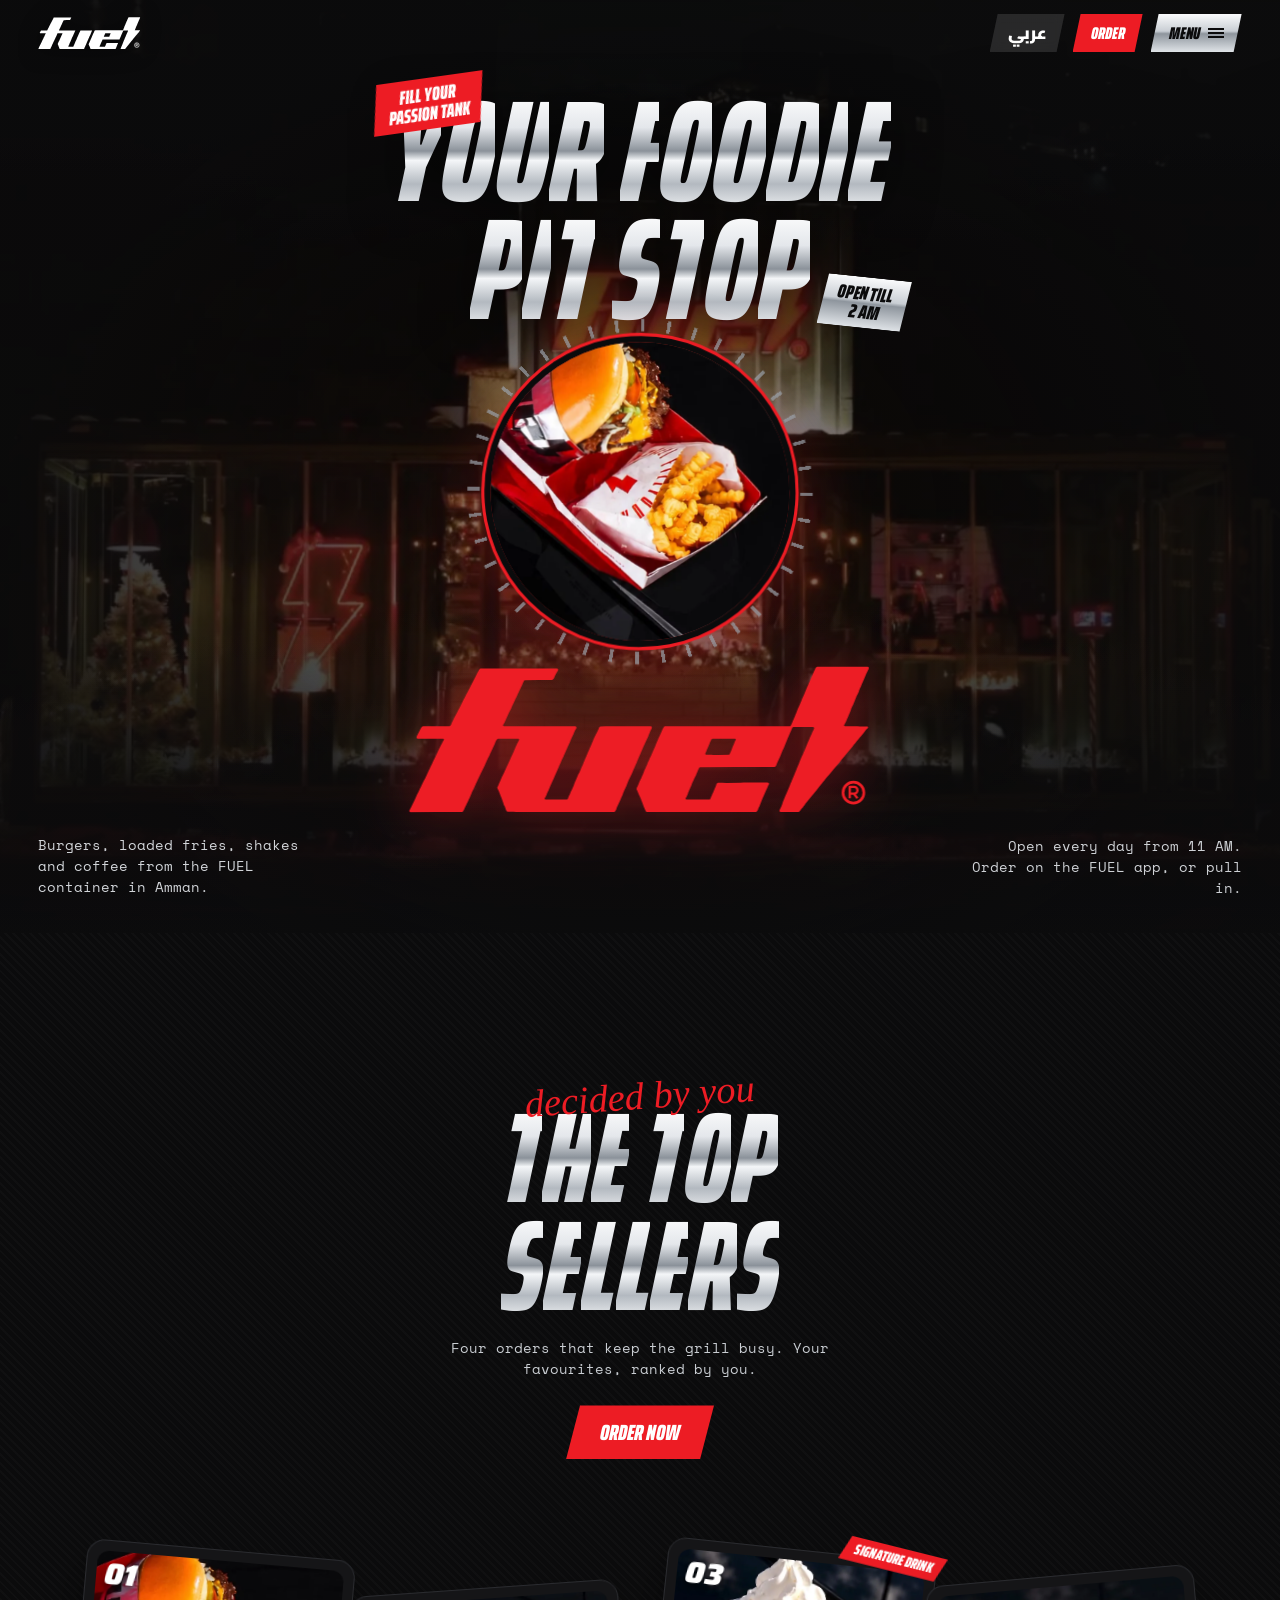
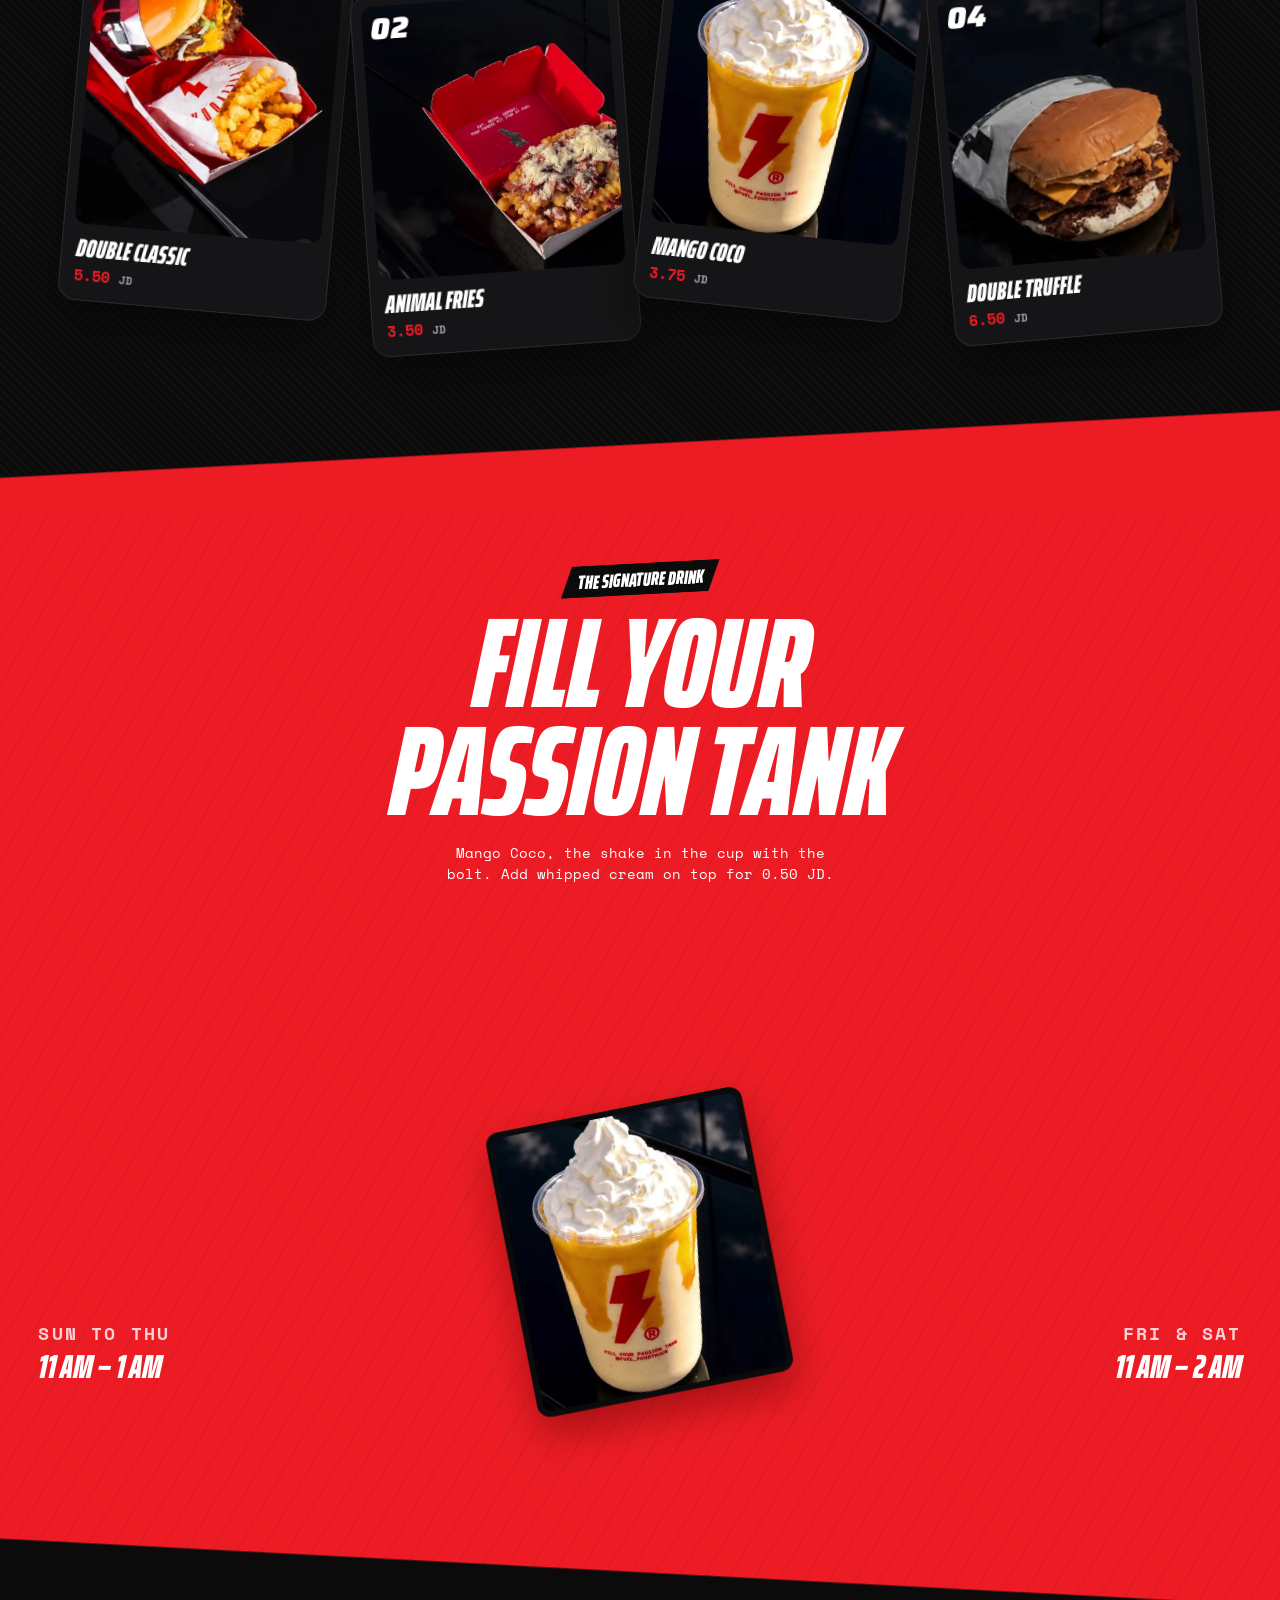
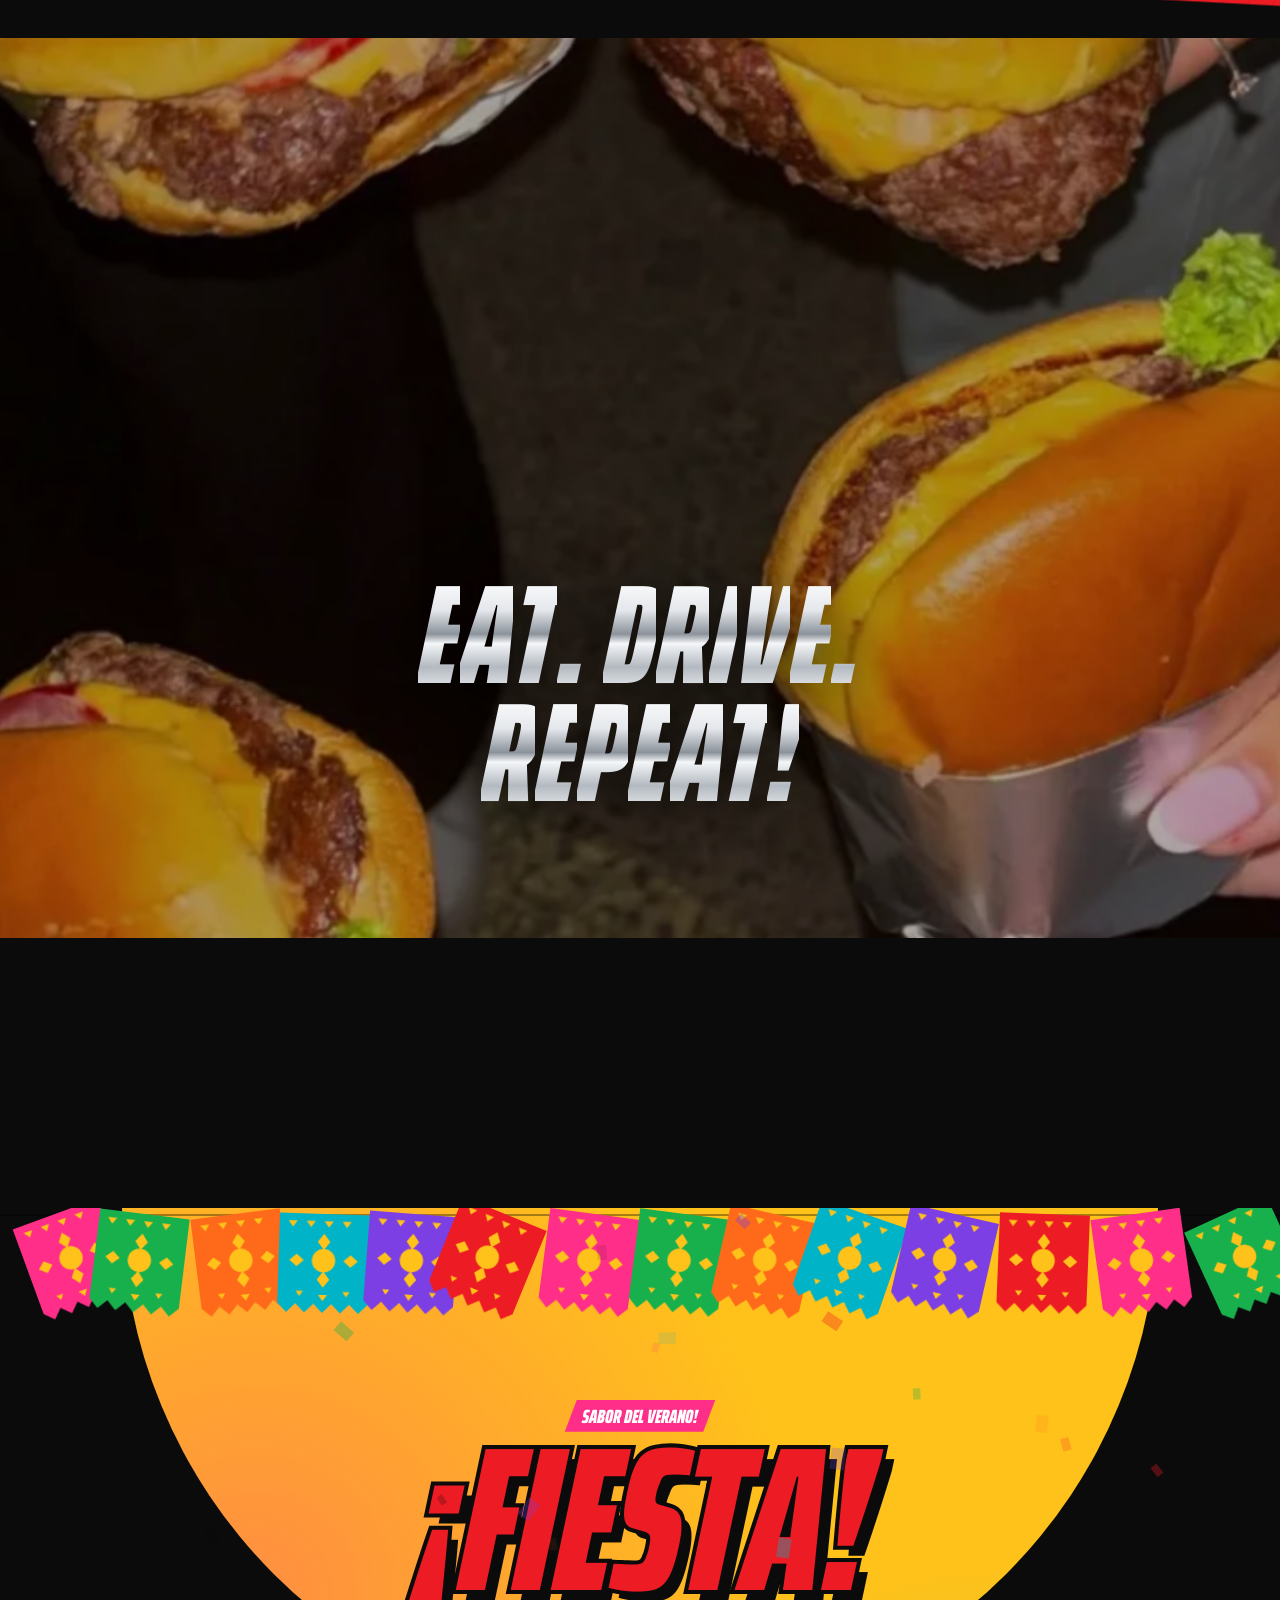
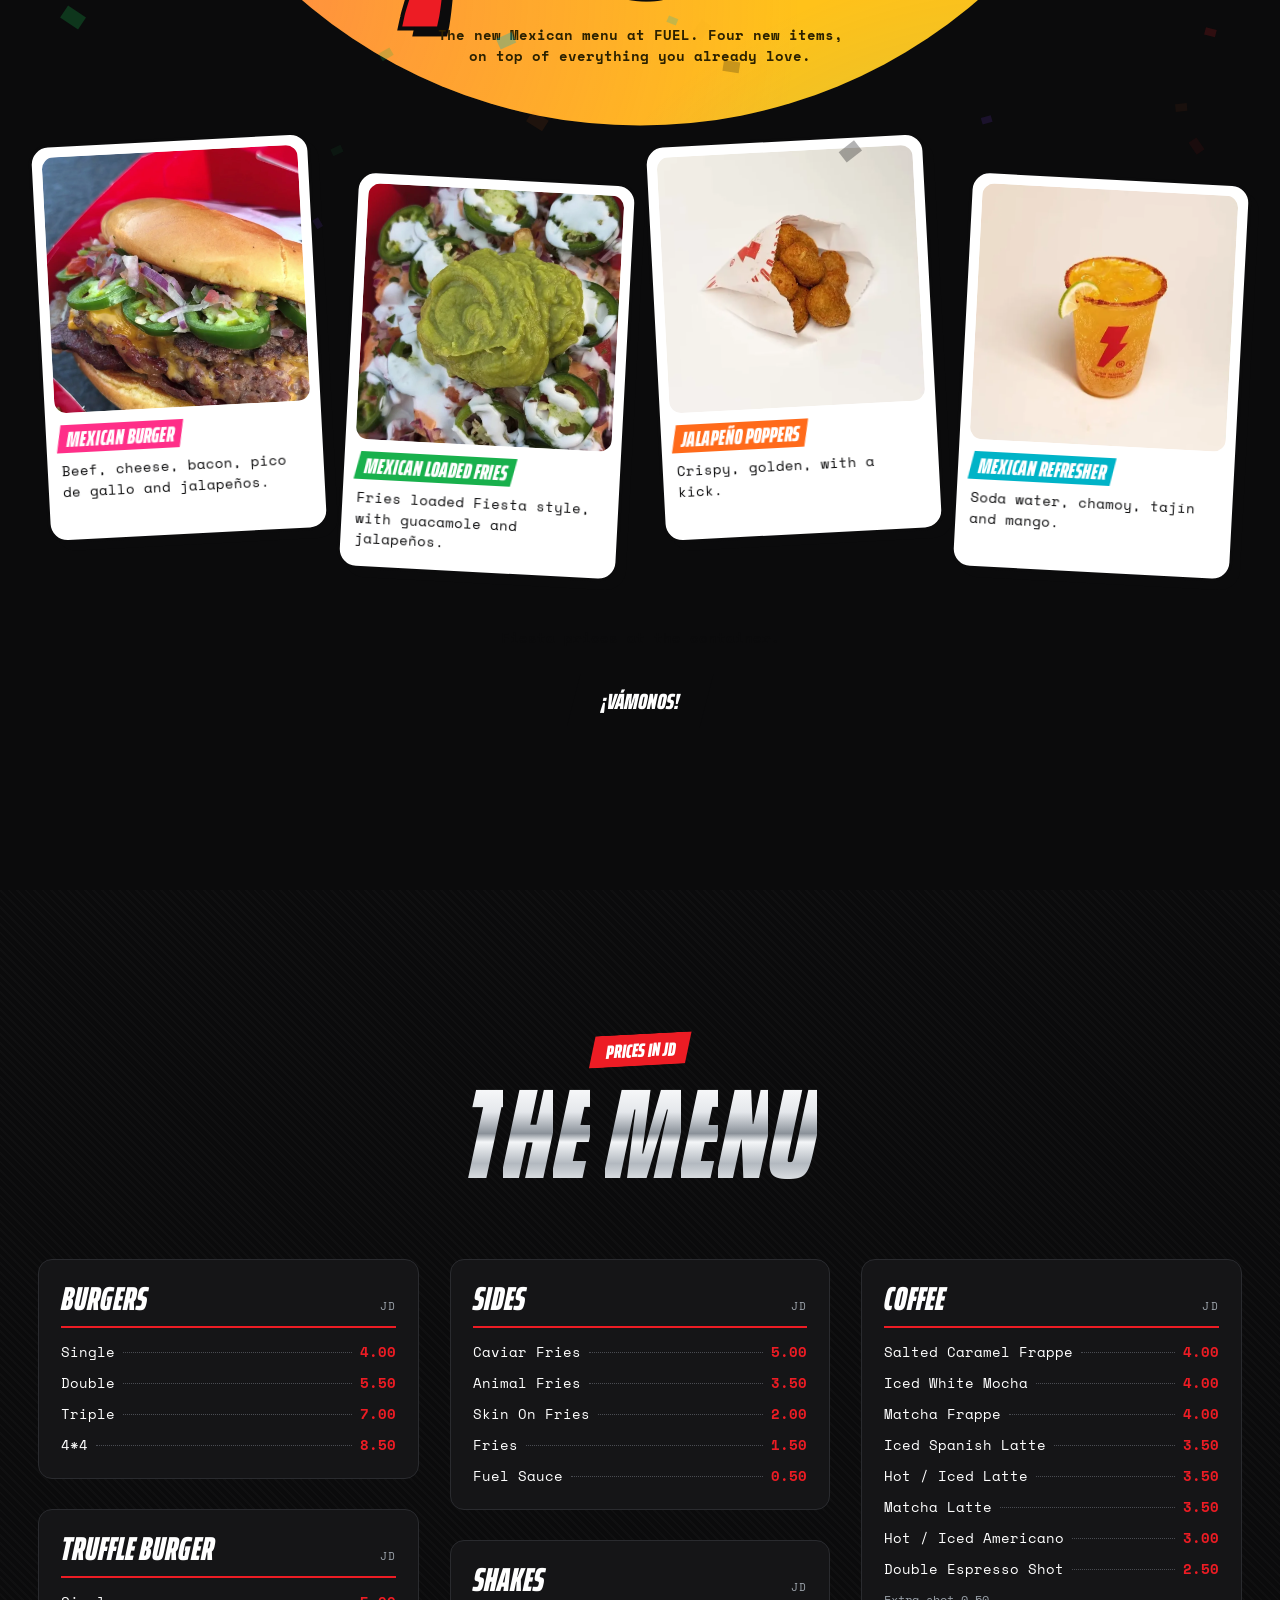
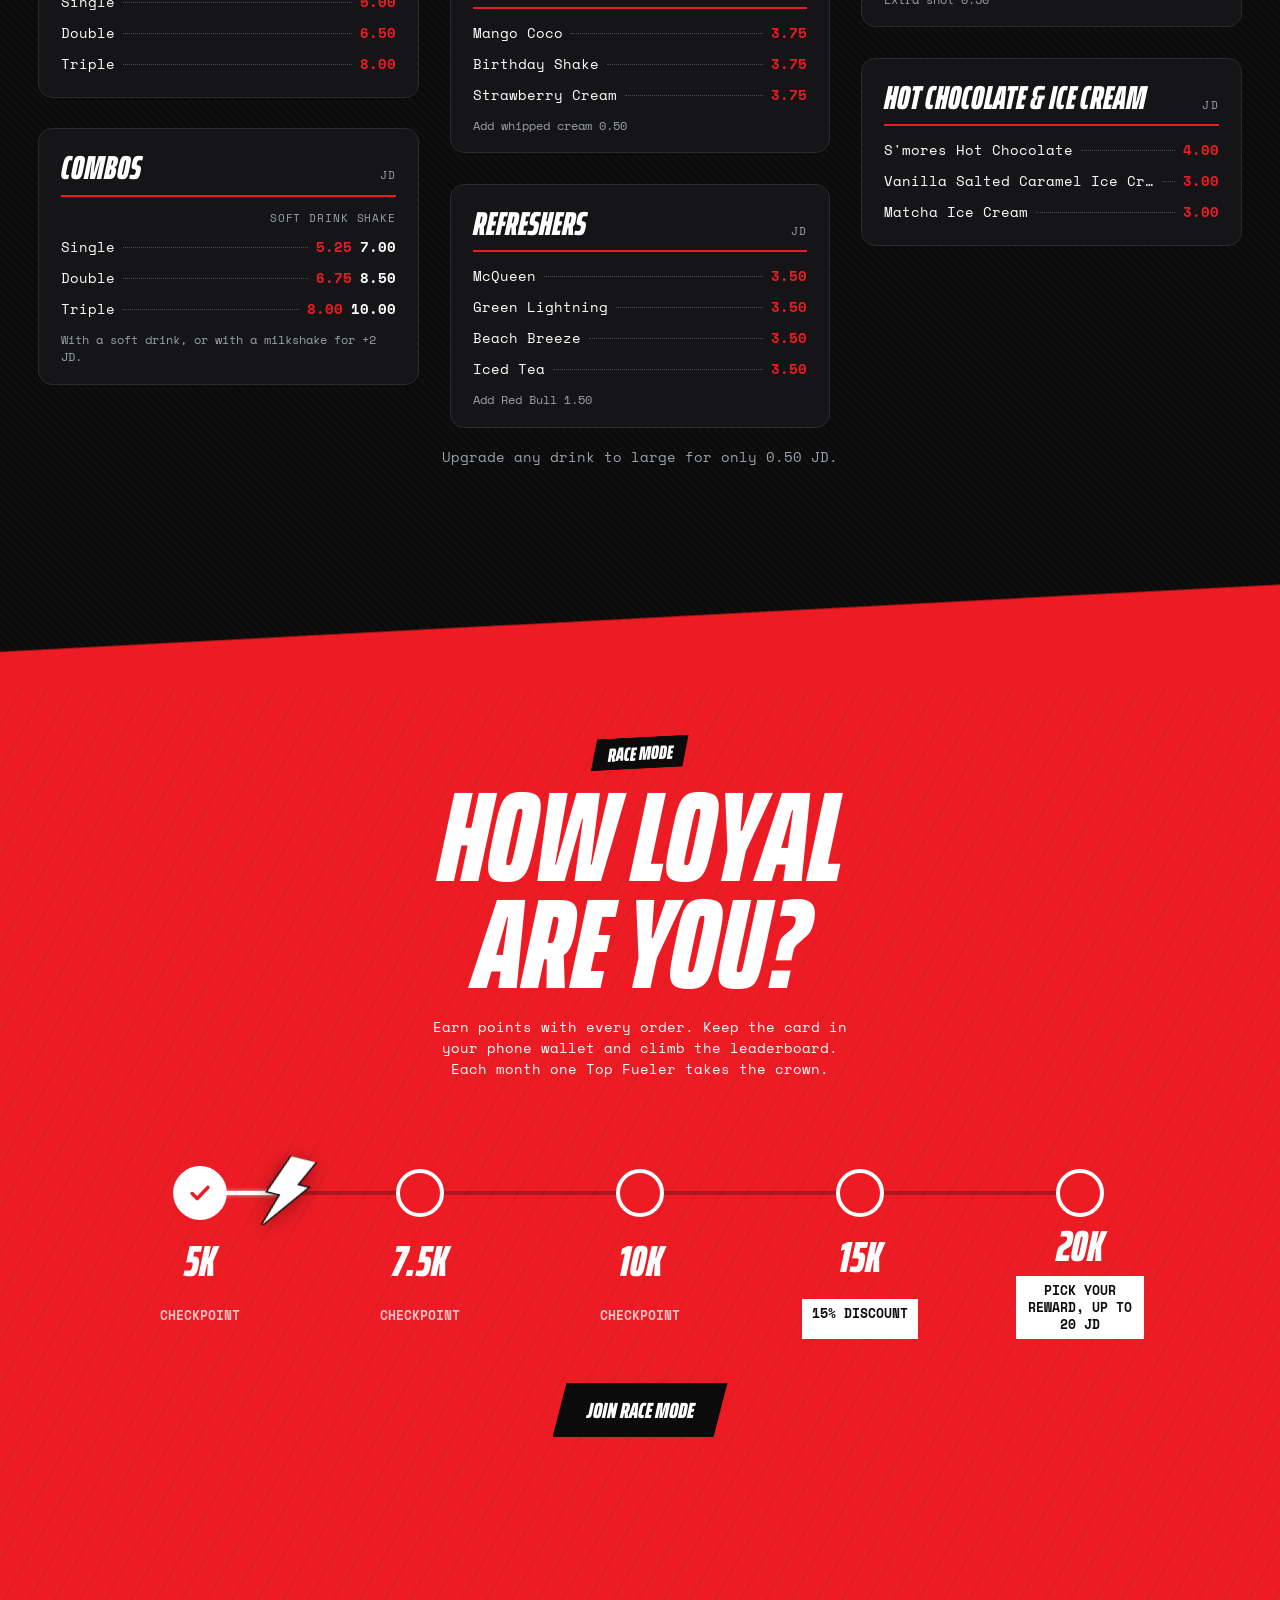
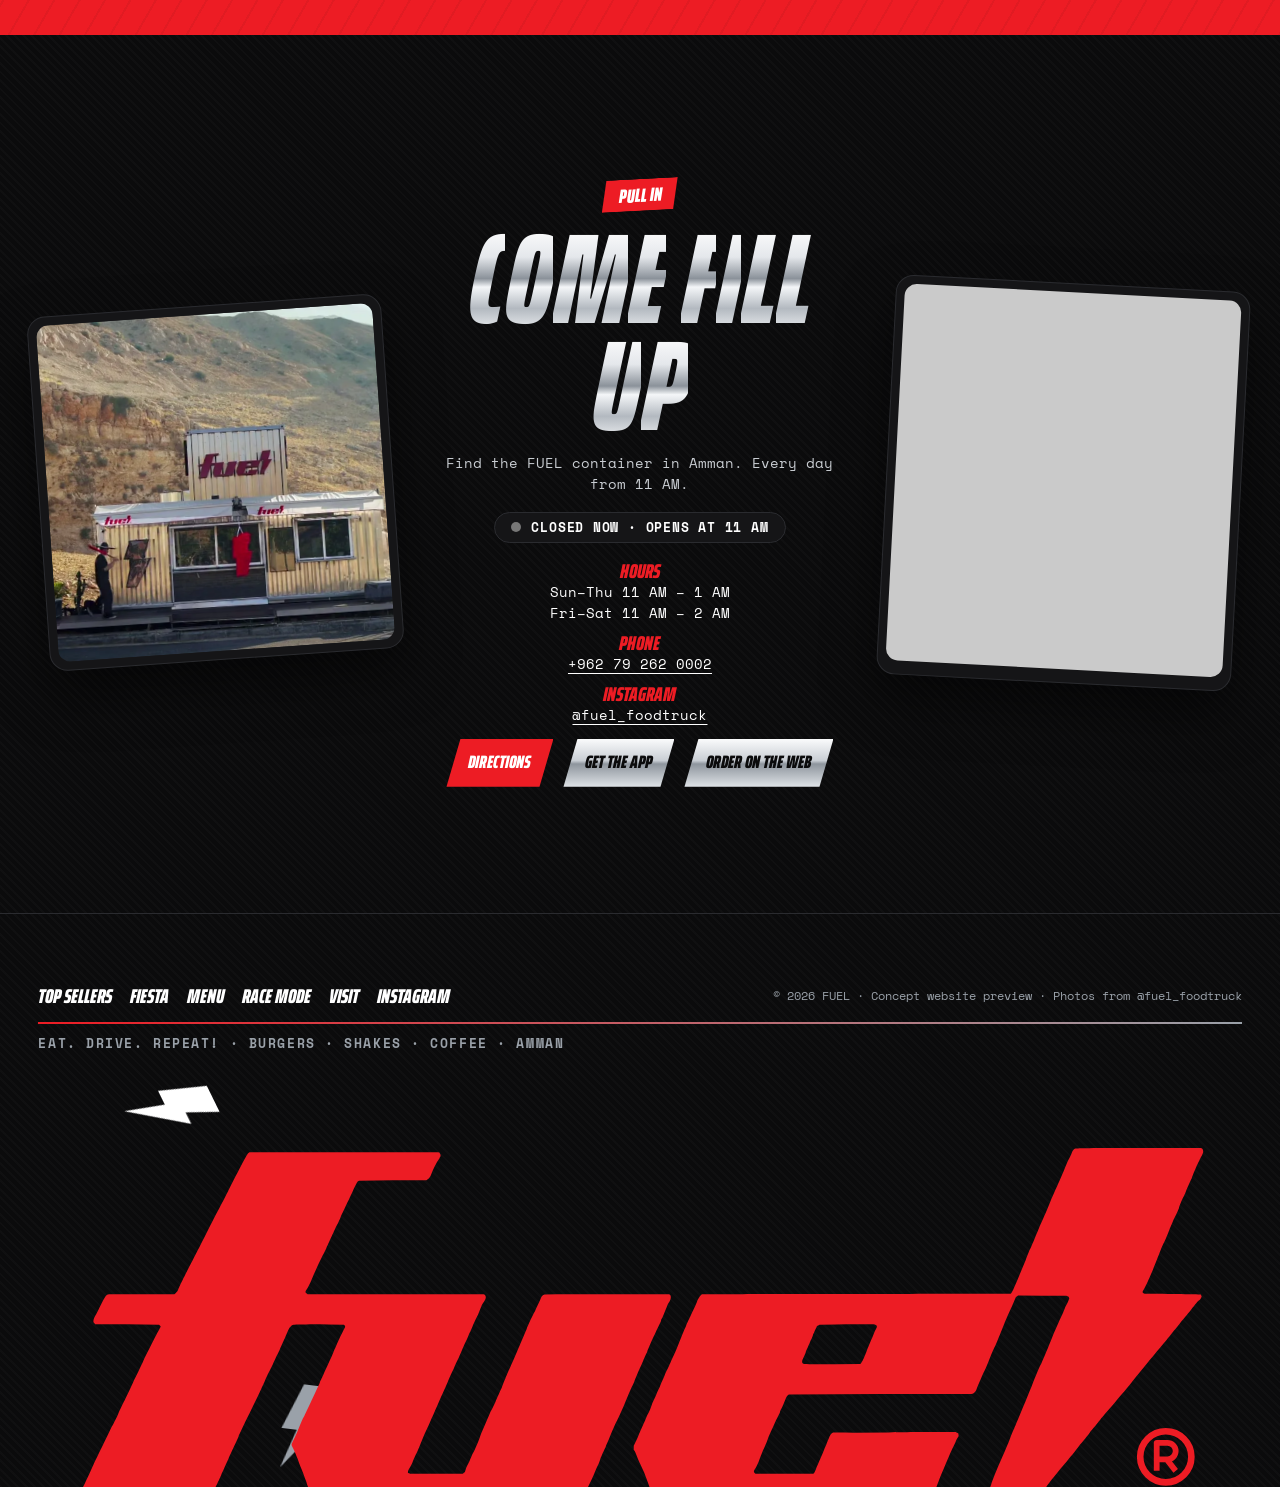
==== commit a4954b38: "Rebrand: dark racing site with Fiesta section, full menu and Race Mode Black, red and chrome look af" ====
--- a/index.html
+++ b/index.html
@@ -3,16 +3,17 @@
 <head>
   <meta charset="utf-8">
   <meta name="viewport" content="width=device-width, initial-scale=1, viewport-fit=cover">
-  <title>FUEL Food Truck | Burgers in Abdoun, Amman</title>
-  <meta name="description" content="FUEL is a burger food truck in Abdoun, Amman. Burgers, combos, sides, shakes and coffee, open every day 7 AM to 1 AM. Order on the FUEL app for delivery across Amman.">
-  <meta name="theme-color" content="#f91814">
+  <title>FUEL | Your foodie pit stop in Amman</title>
+  <meta name="description" content="FUEL is a burger container in Amman. Double Classic, Animal Fries, Mango Coco and the new Fiesta menu. Open daily from 11 AM, till 1 AM (2 AM on Fri and Sat). Order on the FUEL app.">
+  <meta name="theme-color" content="#0b0b0c">
   <meta property="og:type" content="website">
-  <meta property="og:title" content="FUEL Food Truck · Amman">
-  <meta property="og:description" content="Burgers from the truck in Abdoun. Built for the craving.">
+  <meta property="og:title" content="FUEL · Your foodie pit stop">
+  <meta property="og:description" content="Eat. Drive. Repeat! Burgers, fries, shakes and coffee in Amman.">
   <link rel="icon" href="assets/img/favicon.svg" type="image/svg+xml">
   <link rel="preconnect" href="https://fonts.googleapis.com">
   <link rel="preconnect" href="https://fonts.gstatic.com" crossorigin>
-  <link href="https://fonts.googleapis.com/css2?family=Cairo:wght@500;700&family=Lalezar&family=Modak&family=Mouse+Memoirs&display=swap" rel="stylesheet">
+  <!-- Saira Black Italic is the free stand-in for the logo's font (Pace Extra Bold Slanted, a paid font). -->
+  <link href="https://fonts.googleapis.com/css2?family=Saira:ital,wdth,wght@1,50..125,700..900&family=Space+Mono:wght@400;700&family=Cairo:wght@600;800;900&display=swap" rel="stylesheet">
   <link rel="stylesheet" href="assets/css/site.css">
   <script>
     // Pick the language before anything paints, so there is no flash of the wrong one.
@@ -26,219 +27,255 @@
     "@context": "https://schema.org",
     "@type": "FastFoodRestaurant",
     "name": "FUEL Food Truck",
+    "slogan": "Eat. Drive. Repeat!",
     "telephone": "+962792620002",
-    "servesCuisine": ["Burgers"],
+    "servesCuisine": ["Burgers", "Mexican"],
+    "priceRange": "JD 1.50–10.00",
     "address": { "@type": "PostalAddress", "addressLocality": "Abdoun, Amman", "addressCountry": "JO" },
-    "openingHours": "Mo-Su 07:00-01:00",
+    "openingHours": ["Su-Th 11:00-01:00", "Fr-Sa 11:00-02:00"],
     "hasMenu": "https://bitesnbags.com/place/fuel-foodtruck",
-    "sameAs": ["https://www.instagram.com/fuel_foodtruck/", "https://play.google.com/store/apps/details?id=com.bitesnbags.fuel"]
+    "sameAs": ["https://www.instagram.com/fuel_foodtruck/"]
   }
   </script>
 </head>
 <body>
+  <!-- FUEL's logo, traced from their brand pack. Used everywhere with <use href="#logo">. -->
+  <svg width="0" height="0" style="position:absolute" aria-hidden="true">
+    <symbol id="logo" viewBox="0 0 2740 873"><path fill="currentColor" fill-rule="evenodd" d="M8 868C6 867 4 864 4 862C4 861 9 851 15 840C24 822 36 797 47 772C51 764 66 733 91 681C97 670 104 656 107 649C110 642 118 625 125 611C132 597 140 580 143 573C146 565 153 553 157 544C161 535 166 525 168 520C183 490 204 448 206 445C207 444 208 441 209 440L210 437L208 435L206 433L129 432L51 432L49 429L47 427L47 424C47 422 48 417 50 414C52 411 58 399 64 387C76 364 77 362 82 360L85 359L164 359L243 359L246 357C247 356 250 353 252 349C256 338 275 301 278 295C282 288 292 268 315 223C329 195 343 168 346 162C354 147 360 136 367 122C370 115 374 109 374 108C375 106 384 87 396 65C418 22 421 17 425 15C426 15 522 15 655 15L882 15L885 16C886 17 887 19 888 21L888 25L886 28C886 30 883 33 882 35C879 39 870 56 866 67C863 75 860 79 856 81L854 83L772 83L691 84L689 85C686 87 684 91 676 108C674 113 667 128 660 142C654 155 648 168 647 169C647 170 644 178 640 186C636 193 632 202 630 206C629 209 624 219 620 228C616 237 612 245 612 245C612 246 608 255 602 266C592 286 582 309 576 323C572 333 568 341 564 347C560 352 560 355 563 357L566 359L779 359L992 359L994 360C999 364 999 368 993 378C991 380 988 385 987 388C986 391 982 400 979 408C975 415 970 427 967 433C965 439 961 447 960 450C958 453 956 458 955 461C954 464 950 473 946 480C943 487 938 499 935 506C932 514 926 525 923 532C920 540 913 554 908 565C904 576 896 593 892 602C887 612 880 630 875 640C870 652 863 667 860 675C852 691 846 706 840 720C838 725 834 735 831 742C828 748 823 758 821 764C819 770 815 777 813 780C811 783 809 787 809 789L809 792L812 793L814 794L878 794L942 794L944 792L947 790L950 780C952 776 956 768 958 764C960 759 963 752 965 747C968 742 972 733 975 726C978 720 982 709 984 703C989 690 999 668 1009 644C1014 636 1020 622 1023 615C1026 608 1032 594 1036 586C1039 577 1043 567 1045 563C1047 559 1051 548 1056 538C1066 516 1097 443 1097 442C1097 441 1108 416 1117 400C1122 389 1127 378 1129 374C1132 366 1133 363 1137 361L1140 360L1170 359C1186 359 1254 359 1320 359L1441 359L1443 360C1447 362 1447 370 1442 378C1440 381 1437 386 1436 390C1431 402 1427 412 1425 417C1423 419 1422 423 1422 424C1421 427 1414 441 1409 452C1404 462 1391 491 1388 500C1386 503 1383 511 1380 517C1376 528 1371 537 1364 554C1362 559 1358 567 1357 572C1355 577 1351 585 1348 591C1342 605 1338 614 1331 632C1324 648 1317 663 1311 674C1307 683 1301 697 1296 710C1293 717 1289 725 1288 729C1281 743 1278 751 1275 758C1274 762 1271 770 1268 776C1265 782 1262 790 1261 792C1260 795 1256 804 1252 812C1243 831 1237 843 1236 849C1234 856 1229 864 1226 866L1223 868L906 868C717 868 588 868 587 867C584 865 581 861 579 856C578 853 575 844 572 836C568 829 564 819 563 814C556 794 554 789 548 775C545 767 542 758 540 754C539 751 536 743 533 737C530 731 527 725 527 724C527 722 530 716 533 710C536 703 540 695 541 692C544 686 546 679 555 659C558 654 565 639 571 626C588 590 596 573 596 571C596 571 600 563 604 554C612 536 627 505 629 498C631 494 636 482 646 460C649 454 653 446 654 444C657 440 658 436 655 434L654 433L595 432C563 432 535 433 532 433L528 434L525 437C522 439 519 445 511 465C509 469 503 482 498 494C492 506 485 521 482 528C479 534 474 545 470 552C467 559 463 567 462 570C461 573 459 576 459 577C458 579 456 582 455 585C454 588 449 598 445 607C436 625 426 646 417 664C402 696 399 702 399 703C399 703 390 723 383 738C379 747 375 755 374 758C373 760 371 764 370 767C367 774 359 792 357 796C357 798 339 835 329 856C326 861 323 865 322 866L320 868L165 868L10 869L8 868ZM1642 868L1415 868L1413 866C1408 861 1399 840 1387 806C1385 801 1382 792 1379 786C1376 779 1370 767 1367 760C1364 752 1360 743 1359 740L1356 736L1356 731L1356 726L1361 716C1364 709 1368 701 1369 697C1371 693 1375 684 1378 677C1382 669 1385 662 1385 661C1386 660 1387 656 1389 652C1394 643 1399 630 1401 623C1403 619 1407 611 1410 604C1413 596 1417 588 1419 584C1420 581 1423 573 1426 567C1429 561 1432 553 1433 550C1434 548 1436 543 1438 540C1439 538 1442 533 1443 529C1445 525 1448 517 1451 511C1454 505 1458 496 1460 491C1466 476 1470 467 1474 456C1476 451 1480 442 1482 438C1484 433 1486 427 1487 426C1488 424 1492 415 1503 392C1505 388 1508 381 1510 375C1513 369 1516 363 1518 362L1521 359L1524 359C1554 359 2252 358 2259 358L2269 358L2271 356C2274 352 2276 348 2305 278C2309 267 2314 254 2316 250C2318 247 2321 238 2325 230C2328 223 2332 212 2335 206C2340 193 2349 174 2357 155C2360 148 2365 136 2368 128C2371 121 2375 112 2376 110C2378 106 2382 97 2398 60C2402 50 2407 38 2409 34C2411 31 2414 24 2416 20C2419 11 2422 7 2426 6C2427 5 2494 5 2579 5L2730 5L2733 6C2737 10 2737 16 2730 27C2728 31 2726 35 2726 36C2725 37 2723 43 2720 48C2711 69 2710 72 2708 78C2706 81 2703 89 2700 95C2697 101 2694 109 2693 112C2692 114 2690 120 2688 123C2683 133 2677 147 2677 150C2676 153 2669 169 2665 176C2663 180 2661 185 2660 188C2659 191 2657 194 2657 195C2656 197 2654 201 2653 205C2650 213 2642 232 2641 234C2640 234 2634 248 2628 264C2626 268 2623 277 2620 284C2617 291 2614 300 2612 304C2603 325 2599 335 2592 347C2588 353 2588 355 2591 357L2594 358L2600 358C2618 358 2728 359 2729 360C2730 360 2731 361 2731 363L2732 365L2730 369C2730 370 2727 374 2724 375C2722 377 2712 389 2703 401C2693 413 2682 426 2679 430C2675 435 2669 443 2664 448C2660 454 2649 467 2640 478C2620 502 2592 536 2574 558C2557 580 2542 598 2531 610C2527 615 2517 627 2509 636C2501 645 2491 657 2487 662C2483 667 2473 680 2464 690C2456 701 2444 716 2437 724C2431 733 2417 750 2406 763C2382 791 2362 816 2357 824C2355 827 2349 835 2344 841C2338 847 2332 855 2330 858C2328 861 2324 865 2323 866L2320 868L2308 868C2302 868 2278 868 2254 868L2211 868L2209 867C2204 865 2204 860 2209 850C2213 844 2217 832 2222 820C2225 809 2235 785 2246 760C2257 736 2266 714 2270 702C2272 697 2276 688 2278 684C2282 675 2286 664 2305 619C2317 590 2318 588 2327 564C2333 550 2339 534 2343 528C2350 512 2359 491 2372 458C2379 443 2387 423 2391 415C2395 406 2399 397 2400 394C2401 392 2404 385 2407 380L2411 370L2411 368C2410 366 2409 364 2407 364L2404 363L2346 363L2287 362L2285 364L2282 366L2278 375C2276 380 2271 392 2267 400C2263 409 2257 423 2254 430C2248 445 2237 473 2232 484C2230 487 2225 499 2221 508C2217 518 2212 531 2209 538C2203 550 2190 580 2187 588C2185 594 2182 598 2177 600L2174 601L1953 601L1732 602L1730 603C1728 604 1727 606 1726 608C1724 612 1718 628 1714 636C1712 639 1710 644 1710 646C1709 648 1705 656 1701 664C1697 672 1693 683 1690 688C1688 692 1685 700 1683 704C1681 709 1679 716 1677 720C1675 724 1672 732 1669 738C1667 744 1663 753 1661 758C1658 767 1653 778 1649 784C1647 787 1646 790 1649 792L1651 794L1721 794L1791 794L1793 792C1794 791 1797 785 1799 778C1802 772 1805 764 1807 760C1812 749 1817 737 1819 731C1820 729 1822 725 1823 722C1824 720 1826 714 1828 710C1831 700 1835 695 1839 694C1841 694 1853 694 1866 694L1890 695L1974 694C2019 693 2074 693 2096 693L2136 693L2139 695L2142 696L2143 700L2143 703L2140 708C2138 711 2136 716 2135 719C2132 725 2127 735 2118 756C2110 774 2105 787 2099 801C2087 833 2085 838 2083 840C2082 841 2080 846 2079 851C2076 859 2072 865 2069 867L2067 868L1968 868C1913 869 1767 868 1642 868ZM1906 527C1908 525 1913 516 1915 510C1916 508 1918 503 1920 498C1923 490 1925 484 1934 464C1937 457 1940 448 1942 445L1945 439L1945 436C1944 435 1943 433 1941 433L1938 432L1872 432L1806 433L1803 435L1800 436L1798 441C1797 443 1794 448 1793 452C1791 455 1790 458 1790 459C1790 460 1788 463 1787 467C1785 470 1783 475 1782 478C1781 480 1779 484 1778 487C1777 490 1774 495 1773 498C1773 501 1770 507 1768 511C1762 522 1763 527 1769 528C1770 528 1801 529 1838 529L1905 528L1906 527Z"/><circle cx="2645.0" cy="753.0" r="62" fill="none" stroke="currentColor" stroke-width="16"/><path d="M2623.0 787.0V719.0h26a20 20 0 0 1 0 40h-26M2647.0 759.0l22 28" fill="none" stroke="currentColor" stroke-width="14" stroke-linejoin="round"/></symbol>
+    <!-- The bolt from FUEL's cups and boxes -->
+    <symbol id="bolt" viewBox="0 0 60 100"><path d="M24 0h34L41 36h15L8 100l14-46H4z"/></symbol>
+  </svg>
+
   <a class="skip" href="#main" data-t="skip">Skip to content</a>
 
-  <!-- LOADER: the letters F-U-E-L drop in and stack while the kitchen lines change, then three curved curtains lift.
-       PLACEHOLDER: CRAV stacks a cartoon burger here. Swap the letters for a drawing of FUEL's own burger once we have their photos. -->
+  <!-- LOADER: five start lights come on one by one, go out, and the curtains lift -->
   <div class="loader" id="loader" aria-hidden="true">
     <svg class="curtain" viewBox="0 0 100 100" preserveAspectRatio="none"><path class="c3" d="M -1 -1 L 101 -1 L 101 101 Q 50 101 -1 101 Z"/></svg>
     <svg class="curtain" viewBox="0 0 100 100" preserveAspectRatio="none"><path class="c2" d="M -1 -1 L 101 -1 L 101 101 Q 50 101 -1 101 Z"/></svg>
     <svg class="curtain" viewBox="0 0 100 100" preserveAspectRatio="none"><path class="c1" d="M -1 -1 L 101 -1 L 101 101 Q 50 101 -1 101 Z"/></svg>
     <div class="loader-stage" id="loader-stage">
-      <div class="loader-stack" id="loader-stack">
-        <span class="ls">F</span><span class="ls">U</span><span class="ls">E</span><span class="ls">L</span>
-        <svg class="ls ls-bolt" viewBox="0 0 60 100"><path d="M36 0 4 58h22L18 100l38-62H33L44 0z"/></svg>
-      </div>
-      <div class="sparks" id="sparks"></div>
-    </div>
-    <p class="loader-text" id="loader-text" data-t="load_1">Firing up the flat-top…</p>
+      <svg class="loader-logo" id="loader-logo"><use href="#logo"/></svg>
+      <div class="lights" id="lights">
+        <span class="pod"><i></i><i></i></span><span class="pod"><i></i><i></i></span><span class="pod"><i></i><i></i></span><span class="pod"><i></i><i></i></span><span class="pod"><i></i><i></i></span>
+      </div>
+    </div>
+    <p class="loader-text" id="loader-text"></p>
     <div class="loader-bar"><i id="loader-bar"></i></div>
   </div>
 
   <header class="header" id="header">
-    <a class="brand" href="#top" aria-label="FUEL home">
-      <!-- PROVISIONAL wordmark: replace with FUEL's real logo file when the owner sends it -->
-      FUEL<svg viewBox="0 0 60 100" aria-hidden="true"><path d="M36 0 4 58h22L18 100l38-62H33L44 0z"/></svg>
-    </a>
+    <a class="brand" href="#top" aria-label="FUEL home"><svg><use href="#logo"/></svg></a>
     <div class="header-r">
       <button class="chip chip-line" id="lang" type="button" data-t="lang_switch">عربي</button>
       <a class="chip chip-red" href="https://bitesnbags.com/place/fuel-foodtruck" data-t="order_short">Order</a>
-      <button class="chip chip-line" id="menu-open" type="button" aria-expanded="false" aria-controls="overlay"><span data-t="menu_btn">Menu</span> <i class="ham"></i></button>
+      <button class="chip chip-chrome" id="menu-open" type="button" aria-expanded="false" aria-controls="overlay"><span data-t="menu_btn">Menu</span><i class="ham"></i></button>
     </div>
   </header>
 
   <div class="overlay" id="overlay" hidden>
-    <button class="chip chip-cream overlay-close" id="menu-close" type="button" data-t="close_btn">Close</button>
+    <button class="chip chip-line overlay-close" id="menu-close" type="button" data-t="close_btn">Close</button>
     <nav class="overlay-nav" aria-label="Main">
       <a href="#top" data-t="nav_home">Home</a>
+      <a href="#sellers" data-t="nav_top">Top sellers</a>
+      <a href="#fiesta" data-t="nav_fiesta">Fiesta</a>
       <a href="#menu" data-t="nav_menu">Menu</a>
-      <a href="#way" data-t="nav_way">The FUEL way</a>
-      <a href="#delivery" data-t="nav_delivery">Delivery</a>
+      <a href="#race" data-t="nav_race">Race Mode</a>
       <a href="#visit" data-t="nav_visit">Visit</a>
     </nav>
   </div>
 
   <main id="main">
-    <!-- HERO: giant headline, two rotated stickers, the burger pops up in front, the wordmark sits under it -->
+    <!-- HERO: the container at night, chrome headline, the Double Classic, the red logo -->
     <section class="hero" id="top">
+      <!-- Photo from FUEL's Instagram (sent by the team). PLACEHOLDER image until FUEL sends originals. -->
+      <img class="hero-bg" id="hero-bg" src="assets/img/container-night.webp" alt="" width="1206" height="2369" fetchpriority="high">
+      <i class="streak"></i>
       <div class="hero-head">
-        <h1 class="hero-title"><span class="split" data-t="hero_title">THE BURGER TRUCK</span></h1>
-        <p class="sticker st-mustard hero-st1" data-t="hero_st1">Abdoun
-Amman</p>
-        <p class="sticker st-mustard hero-st2" data-t="hero_st2">Open till
-1 AM</p>
+        <h1 class="hero-title chrome split" data-t="hero_title">YOUR FOODIE<br>PIT STOP</h1>
+        <p class="tag tag-red hero-st1" data-t="hero_st1">Fill your<br>passion tank</p>
+        <p class="tag tag-chrome hero-st2" data-t="hero_st2">Open till<br>2 AM</p>
       </div>
       <div class="hero-burger" id="hero-burger">
-        <!-- PLACEHOLDER image: FUEL's Double Classic, cut out on a transparent background -->
-        <figure class="ph ph-round"><span data-t="ph">Fuel photo goes here</span><small>Double Classic</small></figure>
-      </div>
-      <p class="hero-word" id="hero-word" data-t="hero_word">FUEL</p>
+        <i class="ring" aria-hidden="true"></i>
+        <!-- PLACEHOLDER image: cut from FUEL's Instagram -->
+        <img src="assets/img/food/double-classic.webp" alt="FUEL's Double Classic burger with fries in a red FUEL box" width="826" height="850">
+      </div>
+      <svg class="hero-word" id="hero-word" role="img" aria-label="fuel"><use href="#logo"/></svg>
       <div class="hero-copy">
-        <p class="reveal" data-t="hero_l">Burgers, shakes and coffee from the truck in Abdoun. Open every day, 7 AM to 1 AM.</p>
-        <p class="reveal" data-t="hero_r">Order on the FUEL app and we bring it hot, anywhere in Amman.</p>
-      </div>
-    </section>
-
-    <!-- STATEMENT: sticker, two-line headline, three tilted cards that lean towards the mouse -->
-    <section class="statement" id="menu-cards">
-      <p class="sticker st-red pop" data-t="st_tag">From the truck</p>
-      <h2 class="big red"><span class="split" data-t="st_title">HOT OFF
-THE TRUCK</span></h2>
-      <p class="lead reveal" data-t="st_copy">Street food with a full tank. Burgers, combos, sides and shakes, handed over hot from the truck in Abdoun.</p>
-      <a class="blob" href="https://bitesnbags.com/place/fuel-foodtruck" data-t="order">Order now</a>
-      <div class="cards" id="cards">
-        <a class="card" href="https://bitesnbags.com/place/fuel-foodtruck"><figure class="ph"><span data-t="ph">Fuel photo goes here</span><small>Burger</small></figure><b data-t="c_burgers">Burgers</b></a><!-- PLACEHOLDER image -->
-        <a class="card" href="https://bitesnbags.com/place/fuel-foodtruck"><figure class="ph"><span data-t="ph">Fuel photo goes here</span><small>Fries</small></figure><b data-t="c_sides">Sides</b></a><!-- PLACEHOLDER image -->
-        <a class="card" href="https://bitesnbags.com/place/fuel-foodtruck"><figure class="ph"><span data-t="ph">Fuel photo goes here</span><small>Shake</small></figure><b data-t="c_shakes">Shakes</b></a><!-- PLACEHOLDER image -->
-      </div>
-    </section>
-
-    <!-- EXPERIENCE (red): wave edge, headline, the burger grows as you scroll, facts at both sides -->
-    <section class="experience red-bg" id="way">
-      <svg class="wave wave-top" viewBox="0 0 100 20" preserveAspectRatio="none" aria-hidden="true"><path/></svg>
-      <p class="sticker st-mustard pop" data-t="exp_tag">The FUEL way</p>
-      <h2 class="big cream"><span class="split" data-t="exp_title">MADE FOR
-THE CRAVING</span></h2>
-      <div class="exp-stage">
-        <div class="exp-burger" id="exp-burger">
-          <!-- PLACEHOLDER image: a second FUEL burger, cut out -->
-          <figure class="ph ph-round ph-dark"><span data-t="ph">Fuel photo goes here</span><small>Burger, cut out</small></figure>
+        <p class="reveal" data-t="hero_l">Burgers, loaded fries, shakes and coffee from the FUEL container in Amman.</p>
+        <p class="reveal" data-t="hero_r">Open every day from 11 AM. Order on the FUEL app, or pull in.</p>
+      </div>
+    </section>
+
+    <!-- TOP SELLERS: four tilted photo cards that lean with the mouse -->
+    <section class="sellers" id="sellers">
+      <i class="streak"></i>
+      <p class="script pop" data-t="top_tag">decided by you</p>
+      <h2 class="big chrome split" data-t="top_title">THE TOP<br>SELLERS</h2>
+      <p class="lead reveal" data-t="top_copy">Four orders that keep the grill busy.</p>
+      <a class="btn" href="https://bitesnbags.com/place/fuel-foodtruck" data-t="order">Order now</a>
+      <ol class="cards" id="cards">
+        <li class="card"><span class="card-n">01</span>
+          <!-- PLACEHOLDER image: cut from FUEL's Instagram -->
+          <img src="assets/img/food/double-classic.webp" alt="Double Classic burger" width="826" height="850" loading="lazy">
+          <b data-t="t_classic">Double Classic</b><em>5.50 <small data-t="jd">JD</small></em></li>
+        <li class="card"><span class="card-n">02</span>
+          <!-- PLACEHOLDER image: cut from FUEL's Instagram -->
+          <img src="assets/img/food/animal-fries.webp" alt="Animal Fries in a red FUEL box" width="760" height="850" loading="lazy">
+          <b data-t="t_fries">Animal Fries</b><em>3.50 <small data-t="jd">JD</small></em></li>
+        <li class="card card-sig"><span class="card-n">03</span>
+          <p class="tag tag-red card-tag" data-t="sig">Signature drink</p>
+          <!-- PLACEHOLDER image: cut from FUEL's Instagram -->
+          <img src="assets/img/food/mango-coco.webp" alt="Mango Coco shake in a FUEL cup" width="900" height="1000" loading="lazy">
+          <b data-t="t_mango">Mango Coco</b><em>3.75 <small data-t="jd">JD</small></em></li>
+        <li class="card"><span class="card-n">04</span>
+          <!-- PLACEHOLDER image: cut from FUEL's Instagram -->
+          <img src="assets/img/food/double-truffle.webp" alt="Double Truffle burger in FUEL wrap" width="900" height="700" loading="lazy">
+          <b data-t="t_truffle">Double Truffle</b><em>6.50 <small data-t="jd">JD</small></em></li>
+      </ol>
+    </section>
+
+    <!-- PASSION TANK (red): Mango Coco grows as you scroll, hours left and right -->
+    <section class="tank" id="tank">
+      <svg class="edge edge-top" viewBox="0 0 100 20" preserveAspectRatio="none" aria-hidden="true"><path d="M0 20.5 L0 14 L100 2 L100 20.5 Z"/></svg>
+      <p class="tag tag-black pop" data-t="tank_tag">The signature drink</p>
+      <h2 class="big white split" data-t="tank_title">FILL YOUR<br>PASSION TANK</h2>
+      <p class="lead reveal" data-t="tank_copy">Mango Coco.</p>
+      <div class="tank-stage">
+        <div class="tank-cup" id="tank-cup">
+          <!-- PLACEHOLDER image: cut from FUEL's Instagram -->
+          <img src="assets/img/food/mango-coco.webp" alt="Mango Coco, FUEL's signature drink" width="900" height="1000" loading="lazy">
         </div>
-        <ul class="exp-facts exp-l"><li data-t="exp_l1">7 AM to 1 AM</li><li data-t="exp_l2">Every day</li><li data-t="exp_l3">Abdoun, Amman</li></ul>
-        <ul class="exp-facts exp-r"><li data-t="exp_r1">All of Amman</li><li data-t="exp_r2">Delivery on the app</li><li data-t="exp_r3">Or pick up at the truck</li></ul>
-      </div>
-    </section>
-
-    <!-- FULL-BLEED: wavy top and bottom, the picture zooms as you scroll. This is where the hero video goes. -->
+        <ul class="tank-facts tank-l"><li data-t="tank_l1">Sun to Thu</li><li data-t="tank_l2">11 AM – 1 AM</li></ul>
+        <ul class="tank-facts tank-r"><li data-t="tank_r1">Fri &amp; Sat</li><li data-t="tank_r2">11 AM – 2 AM</li></ul>
+      </div>
+    </section>
+
+    <!-- FULL-BLEED: the classics, Eat. Drive. Repeat! -->
     <section class="full" id="full">
-      <svg class="wave wave-top" viewBox="0 0 100 20" preserveAspectRatio="none" aria-hidden="true"><path/></svg>
+      <svg class="edge edge-top" viewBox="0 0 100 20" preserveAspectRatio="none" aria-hidden="true"><path d="M0 20.5 L0 2 L100 14 L100 20.5 Z"/></svg>
       <div class="full-media" id="full-media">
-        <!-- PLACEHOLDER video: FUEL burger close-up (Higgsfield, after approval) or the owner's own footage -->
-        <figure class="ph ph-fill"><span data-t="ph">Fuel photo goes here</span><small>Close-up of a burger in hand, or the hero video</small></figure>
-      </div>
-      <h2 class="full-title"><span class="split" data-t="full_title">BUILT FOR
-THE CRAVING.</span></h2>
-    </section>
-
-    <!-- MENU (cream): wave edge, sticker, headline, FUEL's real menu sections -->
+        <!-- PLACEHOLDER image: cut from FUEL's Instagram -->
+        <img src="assets/img/food/classics.webp" alt="Five FUEL classic burgers held up together" width="935" height="1000" loading="lazy">
+        <h2 class="full-title chrome split" data-t="full_title">EAT. DRIVE.<br>REPEAT!</h2>
+      </div>
+    </section>
+
+    <!-- FIESTA: the page bursts into colour for the Mexican menu -->
+    <section class="fiesta" id="fiesta">
+      <div class="fiesta-bg" id="fiesta-bg" aria-hidden="true"></div>
+      <div class="picado" id="picado" aria-hidden="true"></div>
+      <div class="fiesta-in">
+        <p class="tag tag-pink pop" dir="ltr" data-t="fi_tag">Sabor del Verano!</p>
+        <h2 class="fiesta-title split" dir="ltr" data-t="fi_title">¡FIESTA!</h2>
+        <p class="lead reveal" data-t="fi_copy">The new Mexican menu at FUEL.</p>
+        <ul class="fi-cards" id="fi-cards">
+          <li class="fi-card c-pink">
+            <!-- PLACEHOLDER image: cut from FUEL's Instagram -->
+            <img src="assets/img/food/mexican-burger.webp" alt="Mexican Burger with jalapeños and pico de gallo" width="926" height="1000" loading="lazy">
+            <h3 data-t="fi_1">Mexican Burger</h3><p data-t="fi_1d"></p></li>
+          <li class="fi-card c-green">
+            <!-- PLACEHOLDER image: cut from FUEL's Instagram -->
+            <img src="assets/img/food/mexican-fries.webp" alt="Mexican Loaded Fries with guacamole and jalapeños" width="891" height="1000" loading="lazy">
+            <h3 data-t="fi_2">Mexican Loaded Fries</h3><p data-t="fi_2d"></p></li>
+          <li class="fi-card c-orange">
+            <!-- PLACEHOLDER image: cut from FUEL's Instagram -->
+            <img src="assets/img/food/jalapeno-poppers.webp" alt="Jalapeño Poppers in a FUEL paper bag" width="603" height="700" loading="lazy">
+            <h3 data-t="fi_3">Jalapeño Poppers</h3><p data-t="fi_3d"></p></li>
+          <li class="fi-card c-teal">
+            <!-- PLACEHOLDER image: cut from FUEL's Instagram -->
+            <img src="assets/img/food/mexican-refresher.webp" alt="Mexican Refresher with a chamoy and tajín rim" width="603" height="700" loading="lazy">
+            <h3 data-t="fi_4">Mexican Refresher</h3><p data-t="fi_4d"></p></li>
+        </ul>
+        <p class="fi-note reveal" data-t="fi_note">Fiesta prices at the container.</p>
+        <a class="btn btn-black" href="https://bitesnbags.com/place/fuel-foodtruck" dir="ltr" data-t="fi_go">¡Vámonos!</a>
+      </div>
+    </section>
+
+    <!-- MENU: every price, in mono, like a timing sheet -->
     <section class="menu" id="menu">
-      <svg class="wave wave-top" viewBox="0 0 100 20" preserveAspectRatio="none" aria-hidden="true"><path/></svg>
-      <p class="sticker st-red pop" data-t="menu_tag">The menu</p>
-      <h2 class="big red"><span class="split" data-t="menu_title">PICK YOUR
-FUEL</span></h2>
-      <ul class="menu-list" id="menu-list">
-        <li><a href="https://bitesnbags.com/place/fuel-foodtruck"><span data-t="m_burgers">Burgers</span><i>01</i></a></li>
-        <li><a href="https://bitesnbags.com/place/fuel-foodtruck"><span data-t="m_combos">Combos</span><i>02</i></a></li>
-        <li><a href="https://bitesnbags.com/place/fuel-foodtruck"><span data-t="m_sides">Sides</span><i>03</i></a></li>
-        <li><a href="https://bitesnbags.com/place/fuel-foodtruck"><span data-t="m_shakes">Shakes</span><i>04</i></a></li>
-        <li><a href="https://bitesnbags.com/place/fuel-foodtruck"><span data-t="m_refreshers">Refreshers</span><i>05</i></a></li>
-        <li><a href="https://bitesnbags.com/place/fuel-foodtruck"><span data-t="m_coffee">Coffee</span><i>06</i></a></li>
-        <li><a href="https://bitesnbags.com/place/fuel-foodtruck"><span data-t="m_bev">Beverages</span><i>07</i></a></li>
-      </ul>
-      <p class="menu-note" data-t="menu_note">Full menu and prices are in the FUEL app.</p>
-      <a class="bed" href="https://7hillsjo.com/eat-drink/fuel-your-go-burger-food-truck-serves-bold-new-bedouin-inspired-concept">
-        <p class="sticker st-mustard" data-t="bed_tag">Ramadan 2026</p>
-        <h3 data-t="bed_title">Bedouin Soft Serve</h3>
-        <p data-t="bed_copy">Soft serve meets Lazzagiyat, the Bedouin sweet. Launched with a film shot in Wadi Rum.</p>
-        <span class="bed-cta"><span data-t="bed_cta">Read the story</span> →</span>
-      </a>
-    </section>
-
-    <!-- DELIVERY (yellow): a dashed route snakes down the section and the FUEL bolt rides it as you scroll -->
-    <section class="delivery" id="delivery">
-      <svg class="wave wave-top" viewBox="0 0 100 20" preserveAspectRatio="none" aria-hidden="true"><path/></svg>
-      <div class="del-head">
-        <p class="sticker st-red pop" data-t="del_tag">Delivery</p>
-        <h2 class="big white"><span class="split" data-t="del_title">HOT ANYWHERE
-IN AMMAN</span></h2>
-        <p class="lead reveal" data-t="del_copy">From the truck in Abdoun to your door. Order on the FUEL app or on the web.</p>
-      </div>
-      <div class="route" id="route">
-        <svg class="route-svg" id="route-svg" aria-hidden="true"><path id="route-path"/></svg>
-        <svg class="rider" id="rider" viewBox="0 0 60 100" aria-hidden="true"><path d="M36 0 4 58h22L18 100l38-62H33L44 0z"/></svg>
-        <ol class="stops">
-          <li class="stop"><p class="sticker st-red">1</p><h3 data-t="s1_t">Order</h3><p data-t="s1_d">On the FUEL app or on the web.</p></li>
-          <li class="stop"><p class="sticker st-red">2</p><h3 data-t="s2_t">Track it</h3><p data-t="s2_d">Follow your driver on the map.</p></li>
-          <li class="stop"><p class="sticker st-red">3</p><h3 data-t="s3_t">Pay your way</h3><p data-t="s3_d">Cash or card.</p></li>
-          <li class="stop"><p class="sticker st-red">4</p><h3 data-t="s4_t">Collect points</h3><p data-t="s4_d">App-only deals and points on every order.</p></li>
+      <i class="streak"></i>
+      <p class="tag tag-red pop" data-t="menu_tag">Prices in JD</p>
+      <h2 class="big chrome split" data-t="menu_title">THE MENU</h2>
+      <div class="menu-grid" id="menu-grid"></div>
+      <p class="menu-note reveal" data-t="menu_note">Upgrade any drink to large for only 0.50 JD.</p>
+    </section>
+
+    <!-- RACE MODE: the loyalty track; the bolt rides it as you scroll -->
+    <section class="race" id="race">
+      <svg class="edge edge-top" viewBox="0 0 100 20" preserveAspectRatio="none" aria-hidden="true"><path d="M0 20.5 L0 14 L100 2 L100 20.5 Z"/></svg>
+      <p class="tag tag-black pop" data-t="race_tag">Race Mode</p>
+      <h2 class="big white split" data-t="race_title">HOW LOYAL<br>ARE YOU?</h2>
+      <p class="lead reveal" data-t="race_copy">Earn points with every order.</p>
+      <div class="track" id="track">
+        <div class="track-line"><i id="track-fill"></i></div>
+        <svg class="track-bolt" id="track-bolt" aria-hidden="true"><use href="#bolt"/></svg>
+        <ol class="checks">
+          <li class="check"><span class="dot"></span><b>5K</b><small data-t="r_check">Checkpoint</small></li>
+          <li class="check"><span class="dot"></span><b>7.5K</b><small data-t="r_check">Checkpoint</small></li>
+          <li class="check"><span class="dot"></span><b>10K</b><small data-t="r_check">Checkpoint</small></li>
+          <li class="check check-big"><span class="dot"></span><b>15K</b><small data-t="r_15">15% discount</small></li>
+          <li class="check check-big"><span class="dot"></span><b>20K</b><small data-t="r_20">Pick your reward, up to 20 JD</small></li>
         </ol>
       </div>
-      <div class="ctas">
-        <a class="blob" href="https://play.google.com/store/apps/details?id=com.bitesnbags.fuel" data-t="get_app">Get the app</a>
-        <a class="blob blob-line" href="https://bitesnbags.com/place/fuel-foodtruck" data-t="order_web">Order on the web</a>
-      </div>
-    </section>
-
-    <!-- VISIT (cream): sticker, headline, open-now badge, the map card tilted like a photo -->
+      <!-- Race Mode runs on Vuedale. Swap in FUEL's exact sign-up link when the team has it. -->
+      <a class="btn btn-black" href="https://vuedale.com" data-t="race_cta">Join Race Mode</a>
+    </section>
+
+    <!-- VISIT: the container, hours, phone, directions, map -->
     <section class="visit" id="visit">
-      <svg class="wave wave-top" viewBox="0 0 100 20" preserveAspectRatio="none" aria-hidden="true"><path/></svg>
+      <i class="streak"></i>
+      <figure class="visit-photo">
+        <!-- PLACEHOLDER image: cut from FUEL's Instagram -->
+        <img src="assets/img/food/container-hill.webp" alt="The FUEL container on a hill" width="1000" height="788" loading="lazy">
+      </figure>
       <div class="visit-copy">
-        <p class="sticker st-red pop" data-t="visit_tag">Visit the truck</p>
-        <h2 class="big red"><span class="split" data-t="visit_title">COME SAY
-HI</span></h2>
-        <p class="lead reveal" data-t="visit_copy">Find the truck in Abdoun, Amman. Every day, 7 AM to 1 AM.</p>
-        <p class="open" id="open"><i></i><span>&nbsp;</span></p>
-        <dl class="visit-list">
+        <p class="tag tag-red pop" data-t="visit_tag">Pull in</p>
+        <h2 class="big chrome split" data-t="visit_title">COME FILL<br>UP</h2>
+        <p class="reveal" data-t="visit_copy">Find the FUEL container in Amman.</p>
+        <p class="open" id="open"><i></i><span></span></p>
+        <dl class="visit-list reveal">
+          <div><dt data-t="v_hours">Hours</dt><dd><span data-t="v_week">Sun–Thu 11 AM – 1 AM</span><br><span data-t="v_wkend">Fri–Sat 11 AM – 2 AM</span></dd></div>
           <div><dt data-t="v_phone">Phone</dt><dd><a href="tel:+962792620002" dir="ltr">+962 79 262 0002</a></dd></div>
           <div><dt data-t="v_ig">Instagram</dt><dd><a href="https://www.instagram.com/fuel_foodtruck/" dir="ltr">@fuel_foodtruck</a></dd></div>
         </dl>
         <div class="ctas">
-          <a class="blob" href="https://www.google.com/maps/search/?api=1&amp;query=Fuel+Food+Truck+Abdoun+Amman" data-t="directions">Directions</a>
-          <a class="blob blob-line" href="tel:+962792620002" data-t="call">Call the truck</a>
+          <a class="btn" href="https://www.google.com/maps/search/?api=1&amp;query=Fuel+Food+Truck+Abdoun+Amman" data-t="directions">Directions</a>
+          <a class="btn btn-line" href="https://play.google.com/store/apps/details?id=com.bitesnbags.fuel" data-t="get_app">Get the app</a>
+          <a class="btn btn-line" href="https://bitesnbags.com/place/fuel-foodtruck" data-t="order_web">Order on the web</a>
         </div>
       </div>
       <div class="visit-map">
-        <iframe title="Map to FUEL Food Truck in Abdoun" loading="lazy" referrerpolicy="no-referrer-when-downgrade"
+        <iframe title="Map to FUEL in Amman" loading="lazy" referrerpolicy="no-referrer-when-downgrade"
           src="https://www.google.com/maps?q=Fuel+Food+Truck+Abdoun+Amman&amp;output=embed"></iframe>
       </div>
     </section>
   </main>
 
-  <!-- FOOTER: links, a rule that draws itself, the giant wordmark with bolts tossed up and falling behind it -->
-  <footer class="footer" id="footer">
+  <footer class="footer">
     <div class="foot-top">
       <nav class="foot-nav" aria-label="Footer">
-        <a href="#top" data-t="nav_home">Home</a>
+        <a href="#sellers" data-t="nav_top">Top sellers</a>
+        <a href="#fiesta" data-t="nav_fiesta">Fiesta</a>
         <a href="#menu" data-t="nav_menu">Menu</a>
+        <a href="#race" data-t="nav_race">Race Mode</a>
+        <a href="#visit" data-t="nav_visit">Visit</a>
         <a href="https://www.instagram.com/fuel_foodtruck/">Instagram</a>
-        <a href="tel:+962792620002" data-t="call_short">Call</a>
       </nav>
-      <p class="foot-copy">© <span id="year">2026</span> FUEL Food Truck · <span data-t="foot_small">Concept website preview</span></p>
+      <p class="foot-small">© <span id="year">2026</span> FUEL · <span data-t="foot_small">Concept website preview</span> · <span data-t="photo_note">Photos from @fuel_foodtruck</span></p>
     </div>
     <div class="foot-rule"><i id="foot-rule"></i></div>
-    <p class="foot-line" data-t="foot_line">Burgers · Shakes · Coffee · Abdoun, Amman · Open till 1 AM</p>
+    <p class="foot-line" data-t="foot_line">Eat. Drive. Repeat!</p>
     <div class="foot-stage" id="foot-stage">
-      <!-- PLACEHOLDER: CRAV juggles ingredient cut-outs here. These are FUEL bolts until we have their food photos. -->
-      <p class="foot-word" data-t="hero_word">FUEL</p>
+      <svg class="foot-word" role="img" aria-label="fuel"><use href="#logo"/></svg>
     </div>
   </footer>
 
-  <!-- Phone bar -->
-  <div class="mbar" id="mbar">
+  <nav class="mbar" aria-label="Quick actions">
     <a href="tel:+962792620002" data-t="call_short">Call</a>
     <a href="https://www.google.com/maps/search/?api=1&amp;query=Fuel+Food+Truck+Abdoun+Amman" data-t="directions">Directions</a>
     <a class="mbar-main" href="https://bitesnbags.com/place/fuel-foodtruck" data-t="order">Order now</a>
-  </div>
+  </nav>
 
   <script src="assets/js/vendor/gsap.min.js"></script>
   <script src="assets/js/vendor/ScrollTrigger.min.js"></script>
--- a/assets/css/site.css
+++ b/assets/css/site.css
@@ -1,101 +1,107 @@
-/* FUEL Food Truck: concept site in the style of cravburgers.shop.
-   PROVISIONAL palette: confirm --red against FUEL's real logo file. */
+/* FUEL: dark racing site (black, red, chrome) with one Fiesta section that bursts into colour.
+   Motion style from cravburgers.shop. Red #ED1C24 is from FUEL's brand pack. */
 :root {
-  --cream: #f5e3cd;
-  --red: #f91814;
-  --red-dark: #c90f0c;
-  --mustard: #ffd54a;
-  --mustard-dark: #f4a804;
-  --orange: #ef6f2e;
-  --maroon: #4c0016;
-  --ink: #1b1b1b;
+  --black: #0b0b0c;
+  --panel: #151517;
+  --line: #2a2b2f;
+  --red: #ed1c24;
+  --red-dark: #b5121a;
   --white: #fff;
-  --head: "Mouse Memoirs", "Arial Narrow", Impact, sans-serif;
-  --fat: "Modak", "Arial Black", sans-serif;
-  --body: "Mouse Memoirs", "Arial Narrow", sans-serif;
+  --steel: #9aa1a9;
+  --chrome: linear-gradient(180deg, #ffffff 0%, #e4e7eb 30%, #8b929a 50%, #f4f6f8 58%, #b3b9c0 78%, #eef0f2 100%);
+  --chrome-bg: linear-gradient(180deg, #fafbfc 0%, #c9ced4 45%, #8e959d 52%, #dfe3e7 100%);
+  /* Fiesta colours (from FUEL's Fiesta posts: papel picado, piñatas) */
+  --pink: #ff2e88; --sun: #ffc21a; --green: #18b04c; --orange: #ff6a1a; --teal: #00b3c7; --purple: #7b3fe4;
+  --head: "Saira", "Arial Narrow", Impact, sans-serif;
+  --mono: "Space Mono", ui-monospace, Menlo, monospace;
+  --body: "Space Mono", ui-monospace, Menlo, monospace;
   --pad: clamp(16px, 3vw, 48px);
   /* kept for the template's rebrand rule */
   --brand: var(--red);
-  --accent: var(--mustard);
+  --accent: var(--steel);
 }
-html[lang="ar"] { --head: "Lalezar", "Cairo", sans-serif; --fat: "Lalezar", "Cairo", sans-serif; --body: "Cairo", system-ui, sans-serif; }
+html[lang="ar"] { --head: "Cairo", system-ui, sans-serif; --body: "Cairo", system-ui, sans-serif; }
 
 *, *::before, *::after { box-sizing: border-box; }
-html { -webkit-text-size-adjust: 100%; overflow-x: clip; }
+html { -webkit-text-size-adjust: 100%; overflow-x: clip; background: var(--black); }
 main, .footer { overflow-x: clip; }
 html.lenis, html.lenis body { height: auto; }
 .lenis.lenis-smooth { scroll-behavior: auto !important; }
-body { margin: 0; background: var(--cream); color: var(--ink); font-family: var(--body); font-size: clamp(19px, 1.5vw, 24px); line-height: 1.15; overflow-x: hidden; overflow-x: clip; }
-html[lang="ar"] body { font-size: clamp(16px, 1.2vw, 19px); line-height: 1.6; }
+body { margin: 0; background: var(--black); color: var(--white); font-family: var(--body); font-size: clamp(14px, 1.05vw, 17px); line-height: 1.5; overflow-x: clip; }
+html[lang="ar"] body { font-size: clamp(16px, 1.2vw, 19px); line-height: 1.7; }
 img, svg { display: block; max-width: 100%; }
+img { height: auto; }
 a { color: inherit; }
 h1, h2, h3, p, ul, ol, dl, dd, figure { margin: 0; padding: 0; }
 ul, ol { list-style: none; }
-:focus-visible { outline: 3px solid var(--mustard-dark); outline-offset: 3px; border-radius: 6px; }
-.skip { position: fixed; left: 12px; top: -60px; z-index: 300; background: var(--ink); color: var(--cream); padding: 10px 16px; border-radius: 999px; text-decoration: none; }
+:focus-visible { outline: 3px solid var(--red); outline-offset: 3px; border-radius: 4px; }
+.skip { position: fixed; left: 12px; top: -60px; z-index: 300; background: var(--red); color: var(--white); padding: 10px 16px; text-decoration: none; }
 .skip:focus { top: 12px; }
 section { position: relative; }
 
+/* Faint carbon-fibre weave on the dark sections */
+.sellers, .menu, .visit, .footer { background: var(--black) repeating-linear-gradient(45deg, rgba(255, 255, 255, .018) 0 2px, transparent 2px 6px); }
+
 /* ---------- Type ---------- */
-.big { font-family: var(--head); font-weight: 400; text-transform: uppercase; text-align: center; font-size: clamp(64px, 9.5vw, 170px); line-height: .86; white-space: pre-line; }
-html[lang="ar"] .big { line-height: 1.15; font-size: clamp(52px, 7.5vw, 130px); }
-.red { color: var(--red); } .cream { color: var(--cream); } .white { color: var(--white); }
-.lead { max-width: 34ch; margin: 18px auto 0; text-align: center; font-size: clamp(19px, 1.5vw, 24px); }
-/* white outline around letters, drawn behind the fill */
-.outline { -webkit-text-stroke: .09em var(--white); paint-order: stroke fill; }
-.split .line { overflow: clip; overflow-clip-margin: .2em; padding: 0 .04em; }
-
-/* Rotated Modak stickers with a white outline */
-.sticker { display: inline-block; font-family: var(--fat); text-transform: uppercase; font-size: clamp(26px, 2.8vw, 48px); line-height: .9; white-space: pre-line; text-align: center; -webkit-text-stroke: .18em var(--white); paint-order: stroke fill; }
-html[lang="ar"] .sticker { line-height: 1.2; font-size: clamp(24px, 2.4vw, 40px); -webkit-text-stroke: .12em var(--white); }
-.st-mustard { color: var(--mustard-dark); }
-.st-red { color: var(--red); }
-.statement > .sticker, .experience > .sticker, .menu > .sticker, .del-head > .sticker, .visit-copy > .sticker { display: block; width: fit-content; margin: 0 auto 6px; rotate: -7deg; }
-
-/* Red blob button (CRAV's "Order now") */
-.blob { position: relative; display: inline-grid; place-items: center; min-height: 56px; padding: 0 34px; font-family: var(--head); font-size: 26px; text-transform: uppercase; text-decoration: none; color: var(--white); background: var(--red); border-radius: 48% 52% 46% 54% / 60% 54% 46% 40%; transition: transform .35s cubic-bezier(.34, 1.56, .64, 1), background .25s, border-radius .5s; }
-.blob:hover { transform: scale(1.08) rotate(-3deg); background: var(--red-dark); border-radius: 54% 46% 56% 44% / 44% 58% 42% 56%; }
-.blob-line { background: transparent; color: var(--red); box-shadow: inset 0 0 0 3px var(--red); }
-.blob-line:hover { background: var(--red); color: var(--white); }
-html[lang="ar"] .blob { font-size: 20px; }
-
-/* Empty photo spot: shows where FUEL's own picture goes. Nothing here pretends to be their food. */
-.ph { position: relative; display: grid; place-content: center; gap: 4px; text-align: center; width: 100%; height: 100%; border: 3px dashed currentColor; border-radius: 28px; color: var(--red); background: repeating-linear-gradient(-45deg, transparent 0 14px, rgba(249, 24, 20, .06) 14px 28px); font-family: var(--head); text-transform: uppercase; font-size: clamp(20px, 1.8vw, 30px); line-height: 1; padding: 16px; }
-.ph small { font-family: var(--body); text-transform: none; font-size: .7em; opacity: .75; }
-.ph::before { content: ""; width: 44px; height: 34px; margin: 0 auto 8px; border: 3px solid currentColor; border-radius: 8px; background: radial-gradient(circle at 50% 55%, currentColor 0 7px, transparent 8px); }
-.ph-round { border-radius: 50%; }
-.ph-dark { color: var(--cream); background: repeating-linear-gradient(-45deg, transparent 0 14px, rgba(255, 255, 255, .07) 14px 28px); }
-.ph-fill { border-radius: 0; border: 0; color: var(--cream); background: repeating-linear-gradient(-45deg, #3a0010 0 22px, var(--maroon) 22px 44px); font-size: clamp(26px, 3vw, 48px); }
+.big, .hero-title, .full-title, .fiesta-title { font-family: var(--head); font-style: italic; font-weight: 900; font-stretch: 62.5%; text-transform: uppercase; letter-spacing: -.01em; }
+html[lang="ar"] :is(.big, .hero-title, .full-title) { font-style: normal; font-weight: 900; letter-spacing: 0; }
+.big { text-align: center; font-size: clamp(64px, 10vw, 180px); line-height: .84; }
+html[lang="ar"] .big { line-height: 1.2; font-size: clamp(46px, 6.5vw, 110px); }
+.white { color: var(--white); }
+/* Chrome letters: a metal gradient clipped to the text (set on the letters too, so it survives the split) */
+.chrome, .chrome :is(.line, .word, .char) { background: var(--chrome); -webkit-background-clip: text; background-clip: text; color: transparent; }
+.lead { max-width: 46ch; margin: 18px auto 0; text-align: center; color: #c9cdd2; }
+.split .line { overflow: clip; overflow-clip-margin: .25em; padding: 0 .06em; }
+/* The red handwritten "decided by you", like FUEL's top-sellers post */
+.script { font-family: "Brush Script MT", "Segoe Script", cursive; font-style: italic; color: var(--red); font-size: clamp(28px, 3vw, 46px); line-height: 1; rotate: -4deg; text-align: center; }
+html[lang="ar"] .script { font-family: var(--head); font-weight: 800; font-size: clamp(22px, 2.2vw, 34px); }
+
+/* Racing decals: slanted tags */
+.tag { display: inline-block; width: fit-content; padding: .35em .9em .3em; font-family: var(--head); font-style: italic; font-weight: 900; font-stretch: 75%; text-transform: uppercase; font-size: clamp(16px, 1.5vw, 24px); line-height: 1; text-align: center; clip-path: polygon(8% 0, 100% 0, 92% 100%, 0 100%); }
+html[lang="ar"] .tag { font-style: normal; line-height: 1.5; padding-block: .45em .4em; font-size: clamp(15px, 1.3vw, 20px); }
+.tag-red { background: var(--red); color: var(--white); }
+.tag-chrome { background: var(--chrome-bg); color: var(--black); }
+.tag-black { background: var(--black); color: var(--white); }
+.tag-pink { background: var(--pink); color: var(--white); }
+section > .tag, .visit-copy > .tag { display: block; margin: 0 auto 14px; rotate: -3deg; }
+
+/* Buttons: slanted like the logo */
+.btn { position: relative; display: inline-grid; place-items: center; min-height: 54px; margin-top: 26px; padding: 0 34px; font-family: var(--head); font-style: italic; font-weight: 900; font-stretch: 75%; font-size: 22px; text-transform: uppercase; text-decoration: none; color: var(--white); background: var(--red); clip-path: polygon(14px 0, 100% 0, calc(100% - 14px) 100%, 0 100%); transition: transform .35s cubic-bezier(.34, 1.56, .64, 1), background .25s, color .25s; }
+html[lang="ar"] .btn { font-style: normal; font-size: 18px; }
+.btn:hover { transform: translateX(6px) scale(1.05); background: var(--white); color: var(--red); }
+.btn-black { background: var(--black); }
+.btn-line { background: var(--chrome-bg); color: var(--black); }
 
 /* ---------- Loader ---------- */
 .loader { position: fixed; inset: 0; z-index: 250; color: var(--white); pointer-events: none; }
 html:not(.js) .loader { display: none; }
 .curtain { position: absolute; inset: 0; width: 100%; height: 100%; }
-.c1 { fill: var(--red); } .c2 { fill: var(--orange); } .c3 { fill: var(--maroon); }
-.loader-stage { position: absolute; left: 50%; top: 44%; translate: -50% -50%; }
-.loader-stack { display: flex; align-items: flex-end; gap: .02em; font-family: var(--fat); font-size: clamp(90px, 16vw, 220px); line-height: .8; color: var(--mustard); -webkit-text-stroke: .06em var(--maroon); paint-order: stroke fill; transform-origin: 50% 100%; }
-.ls { display: block; will-change: transform; }
-.ls-bolt { width: .42em; height: .7em; margin-inline-start: .06em; fill: var(--white); stroke: var(--maroon); stroke-width: 6; stroke-linejoin: round; overflow: visible; }
-.sparks { position: absolute; left: 50%; top: 50%; }
-.sparks i { position: absolute; width: 14px; height: 14px; margin: -7px; border-radius: 50%; opacity: 0; }
-.loader-text { position: absolute; left: 0; right: 0; bottom: 14vh; text-align: center; font-family: var(--head); font-size: clamp(22px, 2vw, 32px); text-transform: uppercase; }
-html[lang="ar"] .loader-text { font-family: var(--body); font-weight: 700; }
-.loader-bar { position: absolute; left: 0; right: 0; bottom: 0; height: max(8px, 1vw); background: rgba(255, 255, 255, .15); }
-.loader-bar i { display: block; height: 100%; width: 0; background: var(--mustard); }
+.c1 { fill: var(--black); } .c2 { fill: #8e959d; } .c3 { fill: var(--red); }
+.loader-stage { position: absolute; left: 50%; top: 46%; translate: -50% -50%; display: grid; justify-items: center; gap: 5vh; }
+.loader-logo { width: min(60vw, 420px); aspect-ratio: 2740 / 873; color: var(--red); opacity: 0; }
+.lights { display: flex; gap: clamp(8px, 1.6vw, 22px); padding: clamp(10px, 1.4vw, 18px); background: #141416; border-radius: 10px; box-shadow: inset 0 0 0 2px #26272b; }
+.pod { display: grid; gap: clamp(6px, 1vw, 12px); padding: clamp(6px, .8vw, 10px); background: #050505; border-radius: 8px; }
+.pod i { width: clamp(28px, 4.4vw, 62px); aspect-ratio: 1; border-radius: 50%; background: #2a0507; box-shadow: inset 0 -4px 8px rgba(0, 0, 0, .6); }
+.loader-text { position: absolute; left: 0; right: 0; bottom: 12vh; text-align: center; font-family: var(--mono); font-size: clamp(13px, 1.1vw, 16px); letter-spacing: .2em; text-transform: uppercase; color: var(--steel); }
+html[lang="ar"] .loader-text { font-family: var(--body); letter-spacing: 0; font-weight: 800; }
+.loader-bar { position: absolute; left: 0; right: 0; bottom: 0; height: max(6px, .6vw); background: rgba(255, 255, 255, .08); }
+.loader-bar i { display: block; height: 100%; width: 0; background: var(--red); box-shadow: 0 0 16px var(--red); }
 
 /* ---------- Header ---------- */
 .header { position: fixed; top: 0; left: 0; right: 0; z-index: 100; display: flex; align-items: center; justify-content: space-between; padding: 14px var(--pad); pointer-events: none; transition: translate .5s cubic-bezier(.22, 1, .36, 1); }
 .header > * { pointer-events: auto; }
 .header.is-hidden { translate: 0 -120%; }
-.brand { display: flex; align-items: center; gap: 4px; font-family: var(--fat); font-size: clamp(34px, 3vw, 46px); line-height: 1; color: var(--red); text-decoration: none; -webkit-text-stroke: .12em var(--white); paint-order: stroke fill; }
-.brand svg { width: .5em; height: .8em; fill: var(--mustard-dark); stroke: var(--white); stroke-width: 10; paint-order: stroke fill; overflow: visible; }
+.brand { display: block; color: var(--white); }
+.brand svg { width: clamp(84px, 8vw, 120px); aspect-ratio: 2740 / 873; filter: drop-shadow(0 2px 10px rgba(0, 0, 0, .5)); }
 .header-r { display: flex; gap: 8px; }
-.chip { display: inline-flex; align-items: center; gap: 8px; height: 40px; padding: 0 16px; border-radius: 999px; font: 400 20px/1 var(--head); text-transform: uppercase; text-decoration: none; cursor: pointer; border: 0; transition: transform .3s cubic-bezier(.34, 1.56, .64, 1), background .2s, color .2s; }
-html[lang="ar"] .chip { font: 700 15px/1 var(--body); }
+.chip { display: inline-flex; align-items: center; gap: 8px; height: 38px; padding: 0 18px; font: italic 900 17px/1 var(--head); font-stretch: 75%; text-transform: uppercase; text-decoration: none; cursor: pointer; border: 0; clip-path: polygon(8px 0, 100% 0, calc(100% - 8px) 100%, 0 100%); transition: transform .3s cubic-bezier(.34, 1.56, .64, 1), background .2s, color .2s; }
+html[lang="ar"] .chip { font: 800 14px/1 var(--body); }
+#lang { font-family: "Cairo", var(--head); font-style: normal; }
+html[lang="ar"] #lang { font: italic 900 17px/1 "Saira", sans-serif; }
 .chip:hover { transform: scale(1.06); }
 .chip-red { background: var(--red); color: var(--white); }
-.chip-line { background: var(--white); color: var(--ink); }
-.chip-cream { background: var(--cream); color: var(--red); }
+.chip-line { background: rgba(255, 255, 255, .12); color: var(--white); backdrop-filter: blur(6px); }
+.chip-chrome { background: var(--chrome-bg); color: var(--black); }
 .ham { width: 16px; height: 10px; border-block: 2px solid currentColor; position: relative; }
 .ham::after { content: ""; position: absolute; left: 0; right: 0; top: 2px; border-top: 2px solid currentColor; }
 
@@ -103,116 +109,167 @@
 .overlay[hidden] { display: none; }
 .overlay-close { position: absolute; top: 14px; inset-inline-end: var(--pad); }
 .overlay-nav { display: grid; gap: 2px; text-align: center; }
-.overlay-nav a { font-family: var(--head); font-size: clamp(56px, 9vw, 120px); line-height: .95; text-transform: uppercase; color: var(--cream); text-decoration: none; transition: color .2s, transform .3s; }
-.overlay-nav a:hover { color: var(--mustard); transform: rotate(-3deg) scale(1.05); }
+.overlay-nav a { font: italic 900 clamp(52px, 8.5vw, 116px)/.95 var(--head); font-stretch: 62.5%; text-transform: uppercase; color: var(--white); text-decoration: none; transition: color .2s, transform .3s; }
+html[lang="ar"] .overlay-nav a { font-style: normal; line-height: 1.35; font-size: clamp(40px, 6vw, 80px); }
+.overlay-nav a:hover { color: var(--black); transform: translateX(14px) skewX(-8deg); }
+
+/* ---------- Speed streak (a red line that zips across as each section arrives) ---------- */
+.streak { position: absolute; top: 0; left: 0; width: 100%; height: 3px; z-index: 6; background: linear-gradient(90deg, transparent, var(--red) 30%, #ff6a6f 70%, transparent); box-shadow: 0 0 18px var(--red); transform: scaleX(0); transform-origin: 0 50%; pointer-events: none; }
 
 /* ---------- Hero ---------- */
-.hero { min-height: 100svh; padding: 86px var(--pad) 40px; display: grid; grid-template-rows: auto 1fr auto; justify-items: center; overflow: clip; }
+.hero { min-height: 100svh; padding: 92px var(--pad) 36px; display: grid; grid-template-rows: auto 1fr auto auto; justify-items: center; overflow: clip; isolation: isolate; }
+.hero-bg { position: absolute; inset: 0; z-index: -2; width: 100%; height: 100%; object-fit: cover; object-position: 50% 42%; filter: saturate(1.1) brightness(.75); }
+.hero::before { content: ""; position: absolute; inset: 0; z-index: -1; background: radial-gradient(ellipse at 50% 55%, rgba(11, 11, 12, .2), rgba(11, 11, 12, .85) 70%), linear-gradient(180deg, rgba(11, 11, 12, .7), transparent 30%, transparent 65%, var(--black)); }
 .hero-head { position: relative; width: fit-content; }
-.hero-title { font-family: var(--head); font-weight: 400; color: var(--red); font-size: min(14.5vw, 24vh); line-height: .8; text-transform: uppercase; white-space: nowrap; -webkit-text-stroke: .05em var(--white); paint-order: stroke fill; }
-html[lang="ar"] .hero-title { font-size: min(15vw, 22vh); line-height: 1.1; }
+.hero-title { text-align: center; font-size: min(11.5vw, 16vh); line-height: .82; white-space: nowrap; filter: drop-shadow(0 6px 24px rgba(0, 0, 0, .6)); }
+html[lang="ar"] .hero-title { font-size: min(10vw, 16vh); line-height: 1.25; }
 .hero-st1, .hero-st2 { position: absolute; z-index: 5; }
-.hero-st1 { top: 4%; left: 6%; rotate: 15deg; }
-.hero-st2 { bottom: 4%; right: 4%; rotate: -15deg; }
-.hero-burger { position: relative; z-index: 3; width: min(36vw, 44vh); aspect-ratio: 1.1; margin-top: max(-6vw, -10vh); }
-.hero-word { position: relative; z-index: 4; margin-top: -4vw; font-family: var(--fat); color: var(--mustard-dark); font-size: clamp(90px, 12vw, 220px); line-height: .8; -webkit-text-stroke: .07em var(--white); paint-order: stroke fill; }
-html[lang="ar"] .hero-word { margin-top: 0; line-height: 1.1; }
-.hero-copy { width: 100%; display: flex; justify-content: space-between; gap: 24px; margin-top: 24px; }
-.hero-copy p { max-width: 23vw; font-size: clamp(18px, 1.35vw, 22px); }
+.hero-st1 { top: -6%; left: -2%; rotate: -8deg; }
+.hero-st2 { bottom: 0; right: -2%; rotate: 6deg; }
+.hero-burger { position: relative; z-index: 3; width: min(28vw, 32vh); aspect-ratio: 1; margin-top: 3vh; align-self: center; }
+.hero-burger img { width: 100%; height: 100%; object-fit: cover; border-radius: 50%; box-shadow: 0 0 0 6px var(--black), 0 0 0 9px var(--red), 0 30px 80px rgba(237, 28, 36, .35); }
+/* A rev-counter ring of ticks around the burger */
+.ring { position: absolute; inset: -9%; border-radius: 50%; background: repeating-conic-gradient(from 0deg, var(--steel) 0 1.2deg, transparent 1.2deg 9deg); -webkit-mask: radial-gradient(circle, transparent 64%, #000 64.5% 69%, transparent 69.5%); mask: radial-gradient(circle, transparent 64%, #000 64.5% 69%, transparent 69.5%); opacity: .7; }
+.hero-word { position: relative; z-index: 4; width: min(36vw, 52vh); aspect-ratio: 2740 / 873; margin-top: 2.5vh; color: var(--red); filter: drop-shadow(0 0 30px rgba(237, 28, 36, .45)); }
+.hero-copy { width: 100%; display: flex; justify-content: space-between; gap: 24px; margin-top: 22px; }
+.hero-copy p { max-width: 30ch; color: #d4d7db; }
 .hero-copy p:last-child { text-align: end; }
 
-/* ---------- Statement + cards ---------- */
-.statement { padding: 14vh var(--pad) 22vh; text-align: center; }
-.statement .blob { margin-top: 24px; }
-.cards { display: flex; justify-content: center; gap: 2vw; margin-top: 8vh; perspective: 900px; }
-.card { position: relative; width: min(24vw, 340px); aspect-ratio: .82; border-radius: 26px; background: var(--white); padding: 12px 12px 56px; text-decoration: none; box-shadow: 0 18px 40px rgba(76, 0, 22, .14); will-change: transform; }
-.card:nth-child(1) { rotate: 5deg; } .card:nth-child(2) { rotate: -5deg; translate: 0 3vw; } .card:nth-child(3) { rotate: 8deg; }
-.card .ph { border-radius: 18px; }
-.card b { position: absolute; left: 0; right: 0; bottom: 12px; font-family: var(--fat); font-weight: 400; color: var(--red); font-size: 34px; line-height: 1; }
-html[lang="ar"] .card b { font-size: 26px; }
-
-/* ---------- Waves ---------- */
-.wave { position: absolute; left: 0; width: 100%; height: clamp(60px, 9vw, 160px); pointer-events: none; overflow: visible; }
-.wave-top { bottom: calc(100% - 2px); transform-origin: 50% 100%; }
-.red-bg .wave path { fill: var(--red); }
-.full .wave path { fill: var(--maroon); }
-.menu .wave path, .visit .wave path { fill: var(--cream); }
-.delivery .wave path { fill: var(--mustard); }
-
-/* ---------- Experience (red) ---------- */
-.red-bg { background: var(--red); }
-.experience { padding: 8vh var(--pad) 26vh; text-align: center; z-index: 2; }
-.exp-stage { position: relative; margin-top: 4vh; display: grid; place-items: center; }
-.exp-burger { width: min(46vw, 620px); aspect-ratio: 1.2; }
-.exp-facts { position: absolute; bottom: 0; font-family: var(--head); text-transform: uppercase; color: var(--cream); font-size: clamp(22px, 1.8vw, 30px); line-height: 1; }
-.exp-l { left: 0; text-align: start; } .exp-r { right: 0; text-align: end; }
-html[dir="rtl"] .exp-l { left: auto; right: 0; } html[dir="rtl"] .exp-r { right: auto; left: 0; }
+/* ---------- Top sellers ---------- */
+.sellers { padding: 16vh var(--pad) 22vh; text-align: center; }
+.sellers .script { margin-bottom: -.3em; position: relative; z-index: 2; }
+.cards { display: flex; justify-content: center; gap: 1.6vw; margin-top: 10vh; perspective: 900px; }
+.card { position: relative; width: min(21vw, 300px); padding: 10px 10px 16px; background: var(--panel); border: 1px solid var(--line); border-radius: 18px; box-shadow: 0 24px 50px rgba(0, 0, 0, .5); will-change: transform; text-align: start; }
+.card:nth-child(1) { rotate: 5deg; } .card:nth-child(2) { rotate: -4deg; translate: 0 3vw; } .card:nth-child(3) { rotate: 6deg; } .card:nth-child(4) { rotate: -5deg; translate: 0 2vw; }
+.card img { width: 100%; aspect-ratio: .9; object-fit: cover; border-radius: 12px; }
+.card b { display: block; margin-top: 12px; padding-inline: 4px; font: italic 900 clamp(22px, 2vw, 32px)/1 var(--head); font-stretch: 62.5%; text-transform: uppercase; }
+.card em { display: block; padding-inline: 4px; margin-top: 4px; font: 700 15px/1.2 var(--mono); font-style: normal; color: var(--red); }
+.card em small { font-size: 11px; color: var(--steel); }
+.card-n { position: absolute; top: 18px; inset-inline-start: 18px; z-index: 2; font: italic 900 30px/1 var(--head); color: var(--white); text-shadow: 0 2px 8px rgba(0, 0, 0, .7); }
+.card-tag { position: absolute; top: -14px; inset-inline-end: -10px; z-index: 3; rotate: 8deg; font-size: 15px; }
+
+/* ---------- Edges (slanted, they stretch as you scroll) ---------- */
+.edge { position: absolute; left: 0; width: 100%; height: clamp(50px, 8vw, 140px); pointer-events: none; overflow: visible; }
+.edge-top { bottom: calc(100% - 2px); transform-origin: 50% 100%; }
+.tank .edge path { fill: var(--red); }
+.full .edge path { fill: var(--black); }
+.race .edge path { fill: var(--red); }
+
+/* ---------- Passion tank (red) ---------- */
+.tank { z-index: 2; background: var(--red) repeating-linear-gradient(-60deg, rgba(0, 0, 0, .05) 0 2px, transparent 2px 22px); padding: 6vh var(--pad) 24vh; text-align: center; }
+.tank .lead { color: #fff; }
+.tank-stage { position: relative; margin-top: 6vh; display: grid; place-items: center; }
+.tank-cup { width: min(34vw, 460px); aspect-ratio: .9; padding: 10px; background: var(--black); border-radius: 22px; rotate: -3deg; box-shadow: 0 30px 70px rgba(80, 0, 0, .45); }
+.tank-cup img { width: 100%; height: 100%; object-fit: cover; border-radius: 14px; }
+.tank-facts { position: absolute; bottom: 8%; font: italic 900 clamp(26px, 2.6vw, 44px)/1 var(--head); font-stretch: 62.5%; text-transform: uppercase; }
+html[lang="ar"] .tank-facts { font-style: normal; line-height: 1.4; font-size: clamp(20px, 1.8vw, 30px); }
+.tank-facts li:first-child { font-size: .55em; font-family: var(--mono); font-style: normal; letter-spacing: .12em; color: rgba(255, 255, 255, .8); margin-bottom: 6px; }
+.tank-l { left: 0; text-align: start; } .tank-r { right: 0; text-align: end; }
+html[dir="rtl"] .tank-l { left: auto; right: 0; } html[dir="rtl"] .tank-r { right: auto; left: 0; }
 
 /* ---------- Full-bleed ---------- */
-.full { z-index: 3; height: 130vh; background: var(--maroon); }
+.full { z-index: 3; height: 130vh; background: var(--black); }
 .full-media { position: sticky; top: 0; height: 100vh; overflow: hidden; }
-.full-media .ph { transform-origin: 50% 50%; }
-.full-title { position: absolute; left: 0; right: 0; bottom: 18vh; font-family: var(--head); font-weight: 400; text-align: center; color: var(--cream); font-size: clamp(60px, 9vw, 160px); line-height: .86; white-space: pre-line; pointer-events: none; }
-
-/* ---------- Menu (cream) ---------- */
-.menu { z-index: 4; background: var(--cream); padding: 8vh var(--pad) 26vh; text-align: center; }
-.menu-list { max-width: 1100px; margin: 6vh auto 0; border-top: 3px solid var(--red); }
-.menu-list a { display: flex; justify-content: space-between; align-items: baseline; padding: 10px 6px 4px; border-bottom: 3px solid var(--red); text-decoration: none; color: var(--red); font-family: var(--head); text-transform: uppercase; font-size: clamp(48px, 6.5vw, 110px); line-height: .9; transition: color .25s, background .25s, padding .35s cubic-bezier(.22, 1, .36, 1); }
-.menu-list i { font-style: normal; font-size: .3em; }
-.menu-list a:hover { background: var(--red); color: var(--cream); padding-inline: 24px; }
-.menu-note { margin-top: 16px; }
-.bed { display: block; max-width: 640px; margin: 10vh auto 0; padding: 40px 28px 34px; border-radius: 32px; background: var(--maroon); color: var(--cream); text-decoration: none; rotate: -2deg; transition: rotate .4s cubic-bezier(.34, 1.56, .64, 1); }
-.bed:hover { rotate: 1deg; }
-.bed .sticker { rotate: -6deg; margin-bottom: 8px; }
-.bed h3 { font-family: var(--head); font-weight: 400; text-transform: uppercase; font-size: clamp(44px, 5vw, 80px); line-height: .9; color: var(--mustard); }
-.bed p:not(.sticker) { max-width: 36ch; margin: 12px auto 0; }
-.bed-cta { display: inline-block; margin-top: 18px; font-family: var(--head); text-transform: uppercase; font-size: 26px; color: var(--mustard); }
-
-/* ---------- Delivery (yellow) ---------- */
-.delivery { z-index: 5; background: var(--mustard); padding: 6vh var(--pad) 24vh; }
-.del-head { text-align: center; }
-.big.white { -webkit-text-stroke: 0; text-shadow: 0 .04em 0 rgba(76, 0, 22, .12); }
-.route { position: relative; max-width: 1200px; margin: 6vh auto 0; }
-.route-svg { position: absolute; inset: 0; width: 100%; height: 100%; overflow: visible; }
-.route-svg path { fill: none; stroke: var(--mustard-dark); stroke-width: 5; stroke-dasharray: 18 16; stroke-linecap: round; }
-.rider { position: absolute; left: 0; top: 0; width: 52px; height: 86px; fill: var(--red); stroke: var(--white); stroke-width: 8; paint-order: stroke fill; overflow: visible; z-index: 2; }
-.stops { position: relative; display: grid; gap: 14vh; padding: 4vh 0; }
-.stop { width: min(380px, 44%); padding: 26px 24px; border-radius: 26px; background: var(--white); box-shadow: 0 16px 34px rgba(76, 0, 22, .12); text-align: center; }
-.stop:nth-child(odd) { justify-self: start; rotate: -4deg; } .stop:nth-child(even) { justify-self: end; rotate: 4deg; }
-.stop .sticker { font-size: 52px; }
-.stop h3 { font-family: var(--head); font-weight: 400; text-transform: uppercase; color: var(--red); font-size: clamp(40px, 3.6vw, 60px); line-height: .9; margin-top: 4px; }
-.stop p:not(.sticker) { margin-top: 6px; }
-.ctas { display: flex; flex-wrap: wrap; gap: 14px; justify-content: center; margin-top: 6vh; }
-
-/* ---------- Visit (cream) ---------- */
-.visit { z-index: 6; background: var(--cream); padding: 6vh var(--pad) 14vh; display: grid; grid-template-columns: 1fr 1fr; gap: 5vw; align-items: center; }
+.full-media img { width: 100%; height: 100%; object-fit: cover; object-position: 50% 45%; transform-origin: 50% 50%; filter: brightness(.7); }
+.full-title { position: absolute; left: 0; right: 0; bottom: 14vh; text-align: center; font-size: clamp(70px, 11vw, 200px); line-height: .84; pointer-events: none; filter: drop-shadow(0 8px 30px rgba(0, 0, 0, .7)); }
+html[lang="ar"] .full-title { line-height: 1.25; font-size: clamp(54px, 8vw, 140px); }
+
+/* ---------- Fiesta (the colour burst) ---------- */
+.fiesta { z-index: 4; padding: 0 var(--pad) 18vh; color: var(--black); text-align: center; overflow: clip; }
+.fiesta-bg { position: absolute; inset: 0; z-index: 0; background: radial-gradient(circle at 20% 30%, rgba(255, 46, 136, .35), transparent 40%), radial-gradient(circle at 80% 70%, rgba(0, 179, 199, .3), transparent 40%), var(--sun); clip-path: circle(150% at 50% 0%); }
+.fiesta-in { position: relative; z-index: 1; padding-top: 10vh; }
+.picado { position: relative; z-index: 2; display: flex; justify-content: center; height: clamp(70px, 8vw, 120px); margin-inline: calc(var(--pad) * -1); }
+.picado::before { content: ""; position: absolute; top: 6px; left: 0; right: 0; height: 2px; background: rgba(0, 0, 0, .35); }
+.flag { flex: 1 1 0; max-width: 90px; margin-top: 6px; transform-origin: 50% 0; }
+.flag svg { width: 100%; height: auto; overflow: visible; }
+.fiesta .tag { color: var(--white); }
+.fiesta-title { font-size: clamp(90px, 16vw, 280px); line-height: .85; color: var(--red); -webkit-text-stroke: .04em var(--black); paint-order: stroke fill; text-shadow: .05em .05em 0 var(--black); }
+.fiesta-title .char { -webkit-text-stroke: inherit; }
+.fiesta .lead { color: #2b2100; font-weight: 700; }
+.fi-cards { display: grid; grid-template-columns: repeat(4, 1fr); gap: 2vw; max-width: 1280px; margin: 8vh auto 0; }
+.fi-card { padding: 10px 10px 18px; border-radius: 20px; background: var(--white); border: 3px solid var(--black); box-shadow: 8px 8px 0 var(--black); text-align: start; }
+.fi-card:nth-child(odd) { rotate: -3deg; } .fi-card:nth-child(even) { rotate: 3deg; translate: 0 3vw; }
+.fi-card img { width: 100%; aspect-ratio: 1; object-fit: cover; border-radius: 12px; }
+.fi-card h3 { margin-top: 12px; padding: 4px 10px 2px; display: inline-block; font: italic 900 clamp(20px, 1.7vw, 28px)/1.05 var(--head); font-stretch: 62.5%; text-transform: uppercase; color: var(--white); clip-path: polygon(4% 0, 100% 0, 96% 100%, 0 100%); }
+.fi-card p { margin-top: 8px; padding-inline: 4px; font-size: 14px; line-height: 1.45; }
+html[lang="ar"] .fi-card p { font-size: 15px; }
+.c-pink h3 { background: var(--pink); } .c-green h3 { background: var(--green); } .c-orange h3 { background: var(--orange); } .c-teal h3 { background: var(--teal); }
+.fi-note { margin-top: 10vh; font-weight: 700; }
+.confetti { position: absolute; top: 0; left: 0; z-index: 3; width: 12px; height: 18px; pointer-events: none; }
+
+/* ---------- Menu ---------- */
+.menu { z-index: 5; padding: 16vh var(--pad) 24vh; text-align: center; }
+.menu-grid { columns: 3 300px; column-gap: 2.4vw; max-width: 1280px; margin: 8vh auto 0; text-align: start; }
+.mcat { break-inside: avoid; margin-bottom: 2.4vw; padding: 22px 22px 18px; background: var(--panel); border: 1px solid var(--line); border-radius: 14px; }
+.mcat h3 { display: flex; justify-content: space-between; align-items: baseline; font: italic 900 clamp(30px, 2.6vw, 42px)/1 var(--head); font-stretch: 62.5%; text-transform: uppercase; color: var(--white); padding-bottom: 10px; margin-bottom: 8px; border-bottom: 2px solid var(--red); }
+html[lang="ar"] .mcat h3 { font-style: normal; line-height: 1.4; font-size: clamp(24px, 2vw, 32px); }
+.mcat h3 span { font: 400 11px/1 var(--mono); color: var(--steel); letter-spacing: .1em; font-style: normal; }
+.mrow { display: flex; align-items: baseline; gap: 8px; padding: 5px 0; font-family: var(--mono); font-size: 14px; }
+.mrow span:first-child { white-space: nowrap; overflow: hidden; text-overflow: ellipsis; }
+.mrow i { flex: 1; border-bottom: 1px dotted #4a4c52; translate: 0 -4px; min-width: 12px; }
+.mrow b { color: var(--red); font-weight: 700; }
+.mrow b + b { color: var(--white); min-width: 4ch; text-align: end; }
+.mhead { color: var(--steel); font-size: 11px; letter-spacing: .08em; text-transform: uppercase; }
+.mhead b { color: var(--steel) !important; font-weight: 400; }
+.mnote { margin-top: 8px; font: 12px/1.4 var(--mono); color: var(--steel); }
+html[lang="ar"] .mnote { font-family: var(--body); font-size: 14px; }
+.menu-note { margin-top: 2vh; color: var(--steel); }
+
+/* ---------- Race Mode (red) ---------- */
+.race { z-index: 6; padding: 6vh var(--pad) 22vh; background: var(--red) repeating-linear-gradient(-60deg, rgba(0, 0, 0, .05) 0 2px, transparent 2px 22px); text-align: center; }
+.race .lead { color: var(--white); }
+.track { position: relative; max-width: 1100px; margin: 10vh auto 2vh; }
+.track-line { position: absolute; left: 10%; right: 10%; top: 22px; height: 4px; background: rgba(0, 0, 0, .25); }
+.track-line i { display: block; height: 100%; background: var(--white); transform-origin: 0 50%; transform: scaleX(0); box-shadow: 0 0 12px rgba(255, 255, 255, .8); }
+html[dir="rtl"] .track-line i { transform-origin: 100% 50%; }
+.track-bolt { position: absolute; top: -14px; left: 10%; width: 44px; height: 74px; margin-left: -22px; fill: var(--white); stroke: var(--black); stroke-width: 4; paint-order: stroke fill; overflow: visible; z-index: 2; filter: drop-shadow(0 4px 10px rgba(0, 0, 0, .35)); }
+.checks { position: relative; display: grid; grid-template-columns: repeat(5, 1fr); }
+.check { display: grid; justify-items: center; gap: 8px; }
+.check .dot { width: 48px; height: 48px; border-radius: 50%; border: 4px solid var(--white); background: var(--red); transition: background .3s, transform .4s cubic-bezier(.34, 1.56, .64, 1); }
+.check.is-on .dot { background: var(--white) url("data:image/svg+xml,%3Csvg xmlns='http://www.w3.org/2000/svg' viewBox='0 0 24 24'%3E%3Cpath d='M5 12.5l4.5 4.5L19 7' fill='none' stroke='%23ed1c24' stroke-width='3.2' stroke-linecap='round' stroke-linejoin='round'/%3E%3C/svg%3E") center / 60% no-repeat; transform: scale(1.12); }
+.check b { font: italic 900 clamp(34px, 3.4vw, 56px)/1 var(--head); font-stretch: 62.5%; }
+.check small { max-width: 16ch; font: 700 13px/1.3 var(--mono); text-transform: uppercase; color: rgba(255, 255, 255, .75); }
+html[lang="ar"] .check small { font-family: var(--body); text-transform: none; font-size: 14px; }
+.check-big small { color: var(--black); background: var(--white); padding: 6px 10px; }
+
+/* ---------- Visit ---------- */
+.visit { z-index: 7; padding: 16vh var(--pad) 14vh; display: grid; grid-template-columns: 1fr 1.1fr 1fr; gap: 4vw; align-items: center; }
+.visit-photo, .visit-map { padding: 8px; background: var(--panel); border: 1px solid var(--line); border-radius: 18px; box-shadow: 0 24px 50px rgba(0, 0, 0, .5); }
+.visit-photo { rotate: -4deg; }
+.visit-photo img { width: 100%; aspect-ratio: 1; object-fit: cover; border-radius: 12px; }
 .visit-copy { text-align: center; }
-.open { display: inline-flex; align-items: center; gap: 10px; margin-top: 20px; padding: 8px 16px; border-radius: 999px; background: var(--white); font-family: var(--head); text-transform: uppercase; font-size: 22px; }
-.open i { width: 12px; height: 12px; border-radius: 50%; background: #9a9a9a; }
-.open.is-open i { background: #2f9e5b; box-shadow: 0 0 0 0 rgba(47, 158, 91, .6); animation: ping 1.8s infinite; }
-@keyframes ping { to { box-shadow: 0 0 0 12px rgba(47, 158, 91, 0); } }
-.visit-list { display: grid; gap: 6px; margin-top: 18px; }
-.visit-list div { display: flex; justify-content: center; gap: 10px; }
-.visit-list dt { font-family: var(--head); text-transform: uppercase; color: var(--red); }
-.visit-list a { text-decoration-thickness: 2px; text-underline-offset: 3px; }
-.visit-map { aspect-ratio: 4 / 5; max-height: 80vh; border-radius: 30px; overflow: hidden; background: var(--white); padding: 10px; rotate: 4deg; box-shadow: 0 20px 44px rgba(76, 0, 22, .16); }
-.visit-map iframe { width: 100%; height: 100%; border: 0; border-radius: 22px; }
+.visit-copy > p:not(.tag):not(.open) { color: #c9cdd2; margin-top: 12px; }
+.open { display: inline-flex; align-items: center; gap: 10px; margin-top: 18px; padding: 8px 16px; border: 1px solid var(--line); border-radius: 999px; background: var(--panel); font: 700 13px/1 var(--mono); text-transform: uppercase; letter-spacing: .06em; }
+html[lang="ar"] .open { font-family: var(--body); text-transform: none; letter-spacing: 0; font-size: 15px; }
+.open i { width: 10px; height: 10px; border-radius: 50%; background: #777; }
+.open.is-open i { background: #2fd36b; box-shadow: 0 0 0 0 rgba(47, 211, 107, .6); animation: ping 1.8s infinite; }
+@keyframes ping { to { box-shadow: 0 0 0 12px rgba(47, 211, 107, 0); } }
+.visit-list { display: grid; gap: 10px; margin-top: 18px; }
+.visit-list dt { font: italic 900 20px/1 var(--head); font-stretch: 75%; text-transform: uppercase; color: var(--red); }
+html[lang="ar"] .visit-list dt { font-style: normal; }
+.visit-list a { text-decoration-thickness: 1px; text-underline-offset: 4px; }
+.ctas { display: flex; flex-wrap: wrap; gap: 10px; justify-content: center; }
+.ctas .btn { margin-top: 14px; min-height: 48px; padding: 0 22px; font-size: 18px; }
+.visit-map { aspect-ratio: .9; rotate: 3deg; }
+.visit-map iframe { width: 100%; height: 100%; border: 0; border-radius: 12px; filter: grayscale(.4) invert(.9) hue-rotate(180deg); background: #222; }
 
 /* ---------- Footer ---------- */
-.footer { position: relative; padding: 8vh var(--pad) 0; overflow: hidden; }
-.foot-top { display: flex; justify-content: space-between; align-items: center; gap: 16px; flex-wrap: wrap; font-family: var(--head); text-transform: uppercase; font-size: 22px; }
-.foot-nav { display: flex; gap: 18px; flex-wrap: wrap; }
+.footer { position: relative; padding: 8vh var(--pad) 0; overflow: hidden; border-top: 1px solid var(--line); }
+.foot-top { display: flex; justify-content: space-between; align-items: center; gap: 16px; flex-wrap: wrap; }
+.foot-nav { display: flex; gap: 18px; flex-wrap: wrap; font: italic 900 20px/1 var(--head); font-stretch: 75%; text-transform: uppercase; }
+html[lang="ar"] .foot-nav { font-style: normal; font-size: 16px; }
 .foot-nav a { text-decoration: none; }
 .foot-nav a:hover { color: var(--red); }
+.foot-small { font-size: 12px; color: var(--steel); }
 .foot-rule { height: 2px; margin: 16px 0 10px; }
-.foot-rule i { display: block; height: 100%; background: rgba(27, 27, 27, .35); transform-origin: 0 50%; }
+.foot-rule i { display: block; height: 100%; background: linear-gradient(90deg, var(--red), var(--steel)); transform-origin: 0 50%; }
 html[dir="rtl"] .foot-rule i { transform-origin: 100% 50%; }
-.foot-line { font-family: var(--head); text-transform: uppercase; font-size: 20px; }
-.foot-stage { position: relative; height: clamp(260px, 34vw, 560px); display: grid; align-items: end; }
-.foot-word { position: relative; z-index: 2; font-family: var(--fat); color: var(--red); text-align: center; font-size: 31vw; line-height: .78; margin-bottom: -3vw; -webkit-text-stroke: .045em var(--white); paint-order: stroke fill; }
-html[lang="ar"] .foot-word { font-size: 24vw; line-height: .9; margin-bottom: -4vw; }
-.toss { position: absolute; left: 0; bottom: 0; width: clamp(40px, 5vw, 80px); height: auto; fill: var(--mustard-dark); stroke: var(--white); stroke-width: 7; paint-order: stroke fill; overflow: visible; z-index: 1; }
-.toss.front { z-index: 3; fill: var(--red); }
+.foot-line { font: 700 13px/1.4 var(--mono); text-transform: uppercase; letter-spacing: .12em; color: var(--steel); }
+html[lang="ar"] .foot-line { font-family: var(--body); letter-spacing: 0; font-size: 15px; }
+.foot-stage { position: relative; height: clamp(240px, 34vw, 520px); display: grid; align-items: end; justify-items: center; }
+.foot-word { position: relative; z-index: 2; width: 94%; aspect-ratio: 2740 / 873; margin-bottom: -1.5vw; color: var(--red); }
+.toss { position: absolute; left: 0; bottom: 0; width: clamp(34px, 4vw, 64px); height: auto; aspect-ratio: .6; fill: var(--steel); stroke: var(--black); stroke-width: 3; paint-order: stroke fill; overflow: visible; z-index: 1; }
+.toss.front { z-index: 3; fill: var(--white); }
 
 /* ---------- Phone bar ---------- */
 .mbar { display: none; }
@@ -220,43 +277,63 @@
 /* ---------- Phone ---------- */
 @media (max-width: 767px) {
   body { padding-bottom: 64px; }
-  .hero { padding-top: 80px; }
-  .hero-title { font-size: 25vw; white-space: normal; text-align: center; line-height: .82; }
-  html[lang="ar"] .hero-title { font-size: 24vw; }
-  .hero-st1 { top: -6%; left: 0; rotate: -8deg; }
-  .hero-st2 { bottom: -10%; right: 0; rotate: 8deg; }
-  .sticker { font-size: 6.5vw; }
-  .hero-burger { width: 78vw; margin-top: -4vw; }
-  .hero-word { font-size: 30vw; margin-top: -8vw; }
-  .hero-copy { flex-direction: column; align-items: center; text-align: center; }
+  .hero { padding-top: 124px; }
+  .hero-bg { object-position: 50% 40%; }
+  .hero-title { font-size: 17vw; white-space: normal; }
+  html[lang="ar"] .hero-title { font-size: 13vw; }
+  .hero-st1 { top: auto; bottom: calc(100% - 6px); left: 0; }
+  .hero-st2 { bottom: auto; top: calc(100% - 4px); right: 0; }
+  .tag { font-size: 15px; }
+  .hero-burger { width: 60vw; margin-top: 9vh; }
+  .hero-word { width: 62vw; margin-top: 4vh; }
+  .hero-copy { flex-direction: column; align-items: center; text-align: center; gap: 10px; }
   .hero-copy p, .hero-copy p:last-child { max-width: 34ch; text-align: center; }
-  .big { font-size: 17vw; }
-  html[lang="ar"] .big { font-size: 13vw; }
-  .cards { margin-top: 6vh; gap: 0; }
-  .card { width: 40vw; padding: 6px 6px 36px; border-radius: 16px; }
-  .card:nth-child(1) { rotate: -12deg; translate: 4vw 3vw; } .card:nth-child(2) { rotate: 0deg; translate: 0; z-index: 2; } .card:nth-child(3) { rotate: 12deg; translate: -4vw 3vw; }
-  .card .ph { font-size: 14px; border-radius: 12px; padding: 6px; }
-  .card .ph::before { width: 28px; height: 22px; }
-  .card b { font-size: 22px; bottom: 6px; }
-  .exp-burger { width: 86vw; }
-  .exp-facts { position: static; text-align: center !important; margin-top: 18px; }
-  .exp-stage { display: block; }
-  .exp-stage .exp-burger { margin: 0 auto; }
+  .big { font-size: 19vw; }
+  html[lang="ar"] .big { font-size: 12vw; }
+  .cards { display: grid; grid-template-columns: 1fr 1fr; gap: 16px 12px; margin-top: 6vh; }
+  .card { width: auto; padding: 6px 6px 12px; border-radius: 14px; }
+  .card:nth-child(n) { translate: 0; }
+  .card:nth-child(1) { rotate: -4deg; } .card:nth-child(2) { rotate: 4deg; translate: 0 18px; } .card:nth-child(3) { rotate: 3deg; } .card:nth-child(4) { rotate: -3deg; translate: 0 18px; }
+  .card b { font-size: 20px; margin-top: 8px; }
+  .card em { font-size: 13px; }
+  .card-n { font-size: 22px; top: 12px; inset-inline-start: 12px; }
+  .card-tag { font-size: 12px; top: -12px; inset-inline-end: -4px; }
+  .tank-cup { width: 74vw; }
+  .tank-facts { position: static; text-align: center !important; margin-top: 20px; }
+  .tank-stage { display: block; }
+  .tank-stage .tank-cup { margin: 0 auto; }
   .full { height: 110vh; }
-  .menu-list a { font-size: 13vw; }
-  .stops { gap: 9vh; }
-  .stop, .stop:nth-child(odd), .stop:nth-child(even) { width: 78%; justify-self: center; }
-  .stop:nth-child(odd) { translate: -6% 0; } .stop:nth-child(even) { translate: 6% 0; }
-  .visit { grid-template-columns: 1fr; }
-  .visit-map { rotate: 2deg; aspect-ratio: 1; }
+  .full-title { font-size: 21vw; }
+  .fiesta-title { font-size: 28vw; }
+  .fi-cards { grid-template-columns: 1fr 1fr; gap: 16px 12px; }
+  .fi-card { padding: 6px 6px 12px; box-shadow: 5px 5px 0 var(--black); }
+  .fi-card:nth-child(even) { translate: 0 18px; }
+  .fi-card h3 { font-size: 17px; }
+  .fi-card p { font-size: 12px; }
+  .flag:nth-child(n+7) { display: none; }
+  .menu-grid { columns: 1; }
+  .mcat { margin-bottom: 14px; padding: 18px 16px 14px; }
+  .mrow { font-size: 13px; }
+  .track { margin-top: 6vh; }
+  .track-line { left: 22px; right: auto; top: 24px; bottom: 24px; width: 4px; height: auto; }
+  .track-line i { width: 100%; height: 100%; transform: scaleY(0); transform-origin: 50% 0; }
+  html[dir="rtl"] .track-line { left: auto; right: 22px; }
+  .track-bolt { top: 0; left: 24px; width: 34px; height: 56px; margin: -28px 0 0 -17px; }
+  html[dir="rtl"] .track-bolt { left: auto; right: 24px; margin: -28px -17px 0 0; }
+  .checks { grid-template-columns: 1fr; gap: 26px; }
+  .check { grid-template-columns: 48px auto 1fr; justify-items: start; align-items: center; gap: 14px; text-align: start; }
+  .check small { max-width: none; }
+  .visit { grid-template-columns: 1fr; gap: 40px; }
+  .visit-photo { order: 2; width: 86%; justify-self: center; }
+  .visit-map { order: 3; aspect-ratio: 1; }
   .foot-top { flex-direction: column; align-items: center; text-align: center; }
+  .foot-nav { justify-content: center; }
   .foot-line { text-align: center; }
-  .foot-word { margin-bottom: 0; }
   .footer { padding-bottom: 8px; }
-  .mbar { position: fixed; z-index: 90; left: 8px; right: 8px; bottom: 8px; display: grid; grid-template-columns: 1fr 1fr 1.4fr; gap: 6px; padding: 6px; border-radius: 999px; background: var(--ink); }
-  .mbar a { display: grid; place-items: center; height: 46px; border-radius: 999px; color: var(--cream); text-decoration: none; font-family: var(--head); text-transform: uppercase; font-size: 20px; }
-  html[lang="ar"] .mbar a { font-family: var(--body); font-weight: 700; font-size: 15px; }
-  .mbar .mbar-main { background: var(--red); color: var(--white); }
+  .mbar { position: fixed; z-index: 90; left: 8px; right: 8px; bottom: 8px; display: grid; grid-template-columns: 1fr 1fr 1.4fr; gap: 6px; padding: 6px; border-radius: 10px; background: rgba(21, 21, 23, .92); border: 1px solid var(--line); backdrop-filter: blur(8px); }
+  .mbar a { display: grid; place-items: center; height: 46px; border-radius: 6px; color: var(--white); text-decoration: none; font: italic 900 18px/1 var(--head); font-stretch: 75%; text-transform: uppercase; }
+  html[lang="ar"] .mbar a { font: 800 15px/1 var(--body); }
+  .mbar .mbar-main { background: var(--red); }
 }
 
 @media (prefers-reduced-motion: reduce) {
